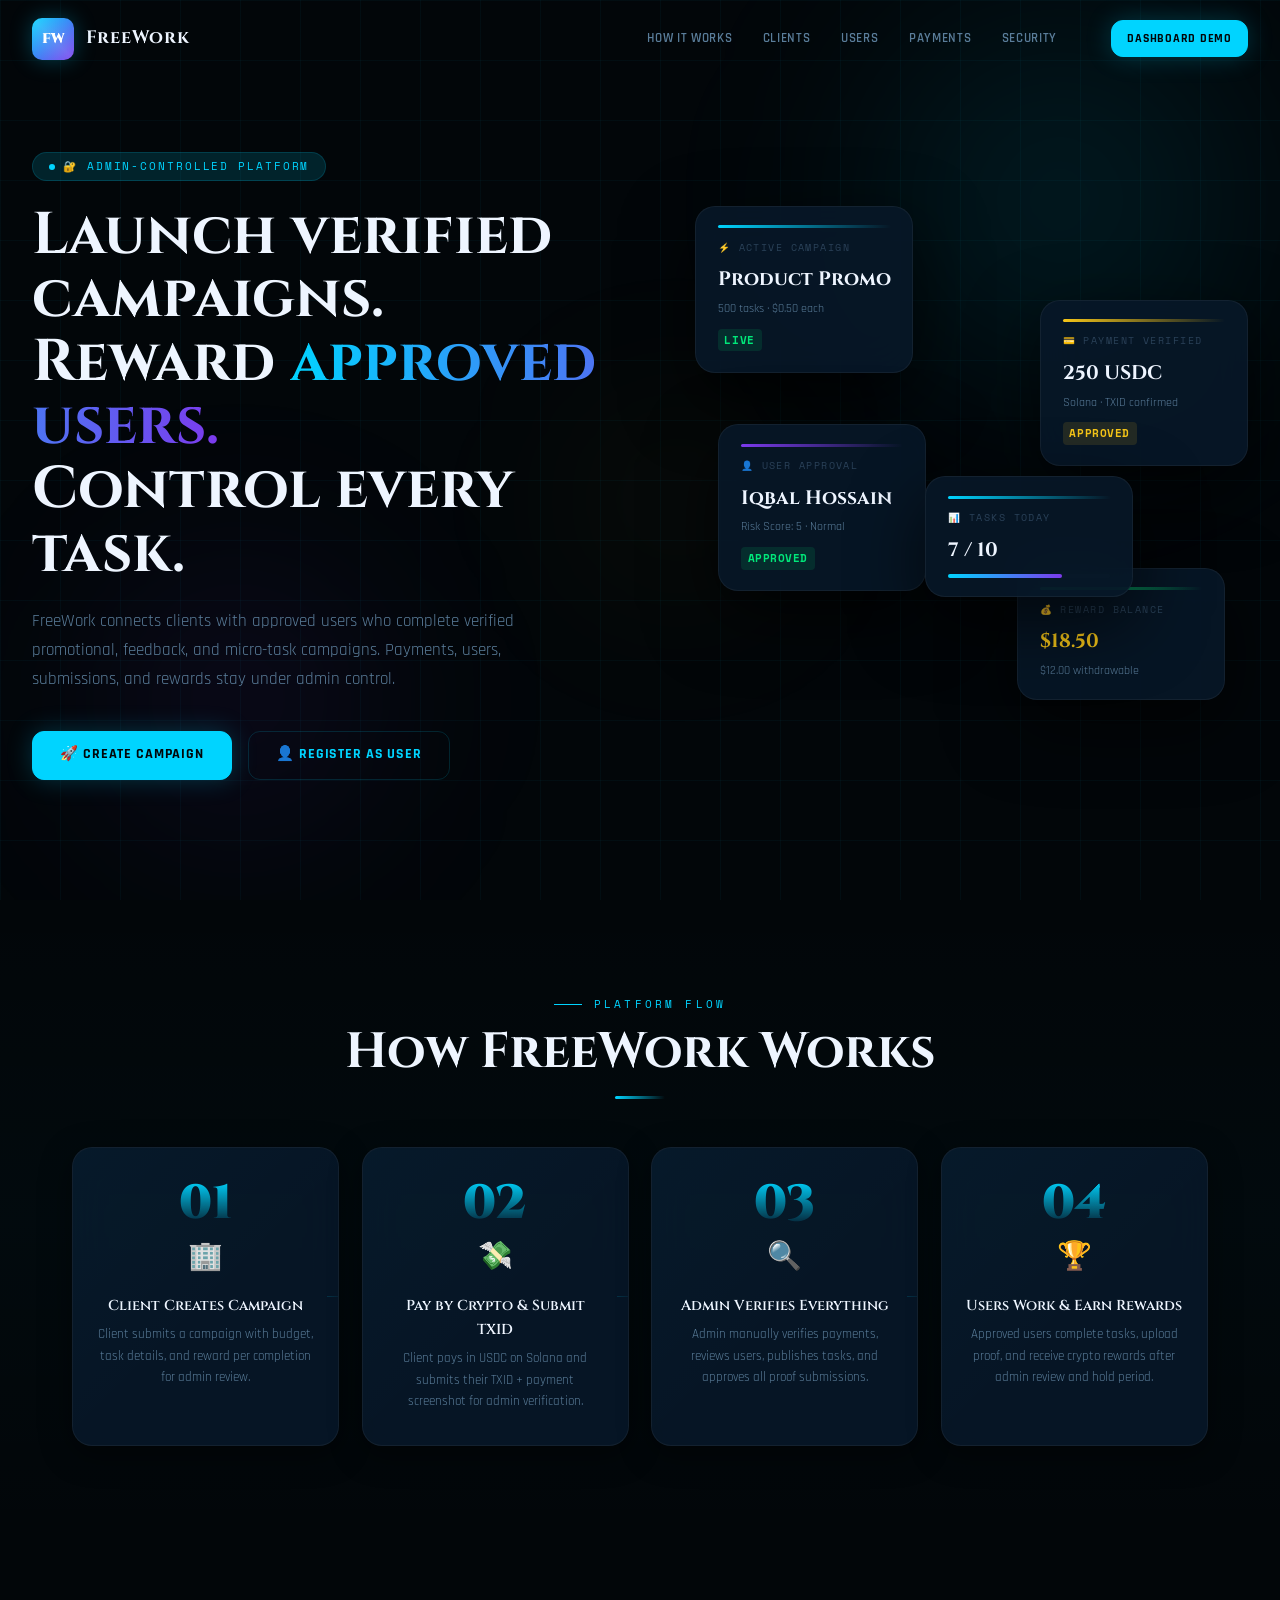
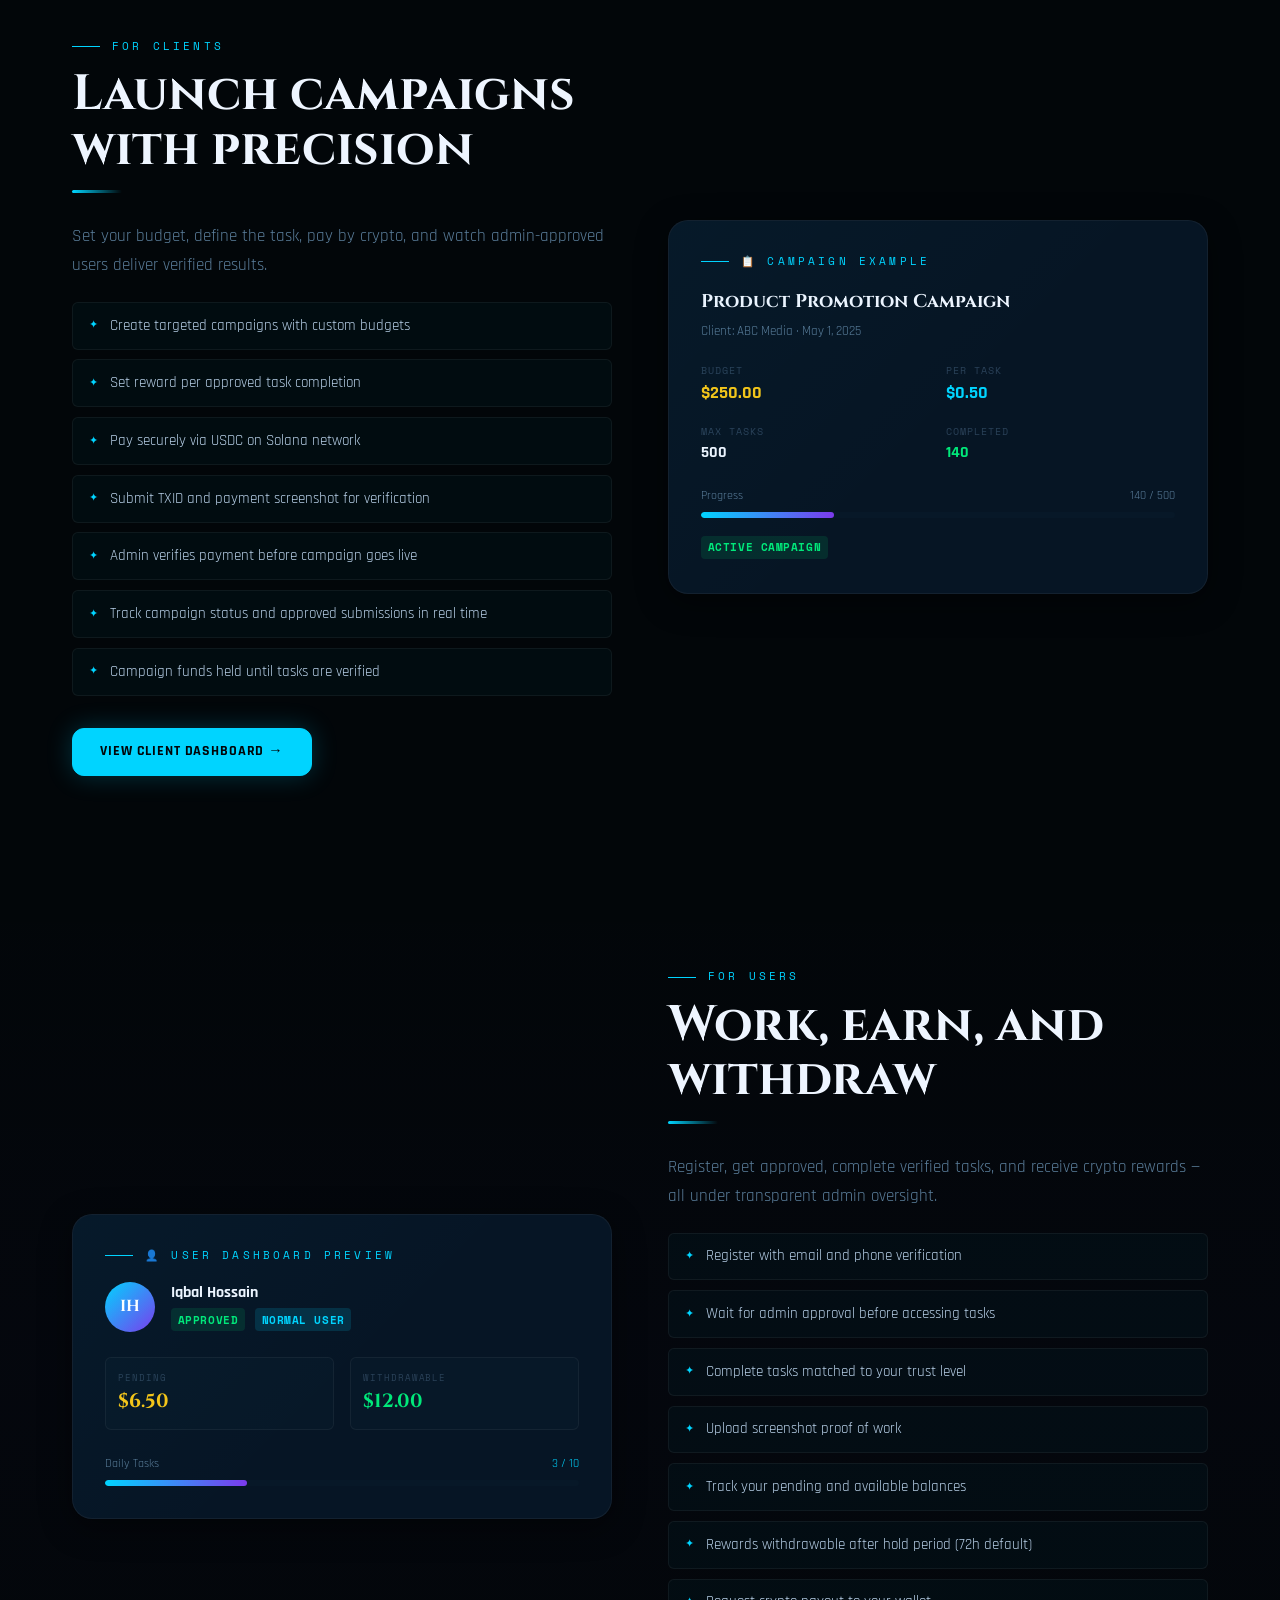
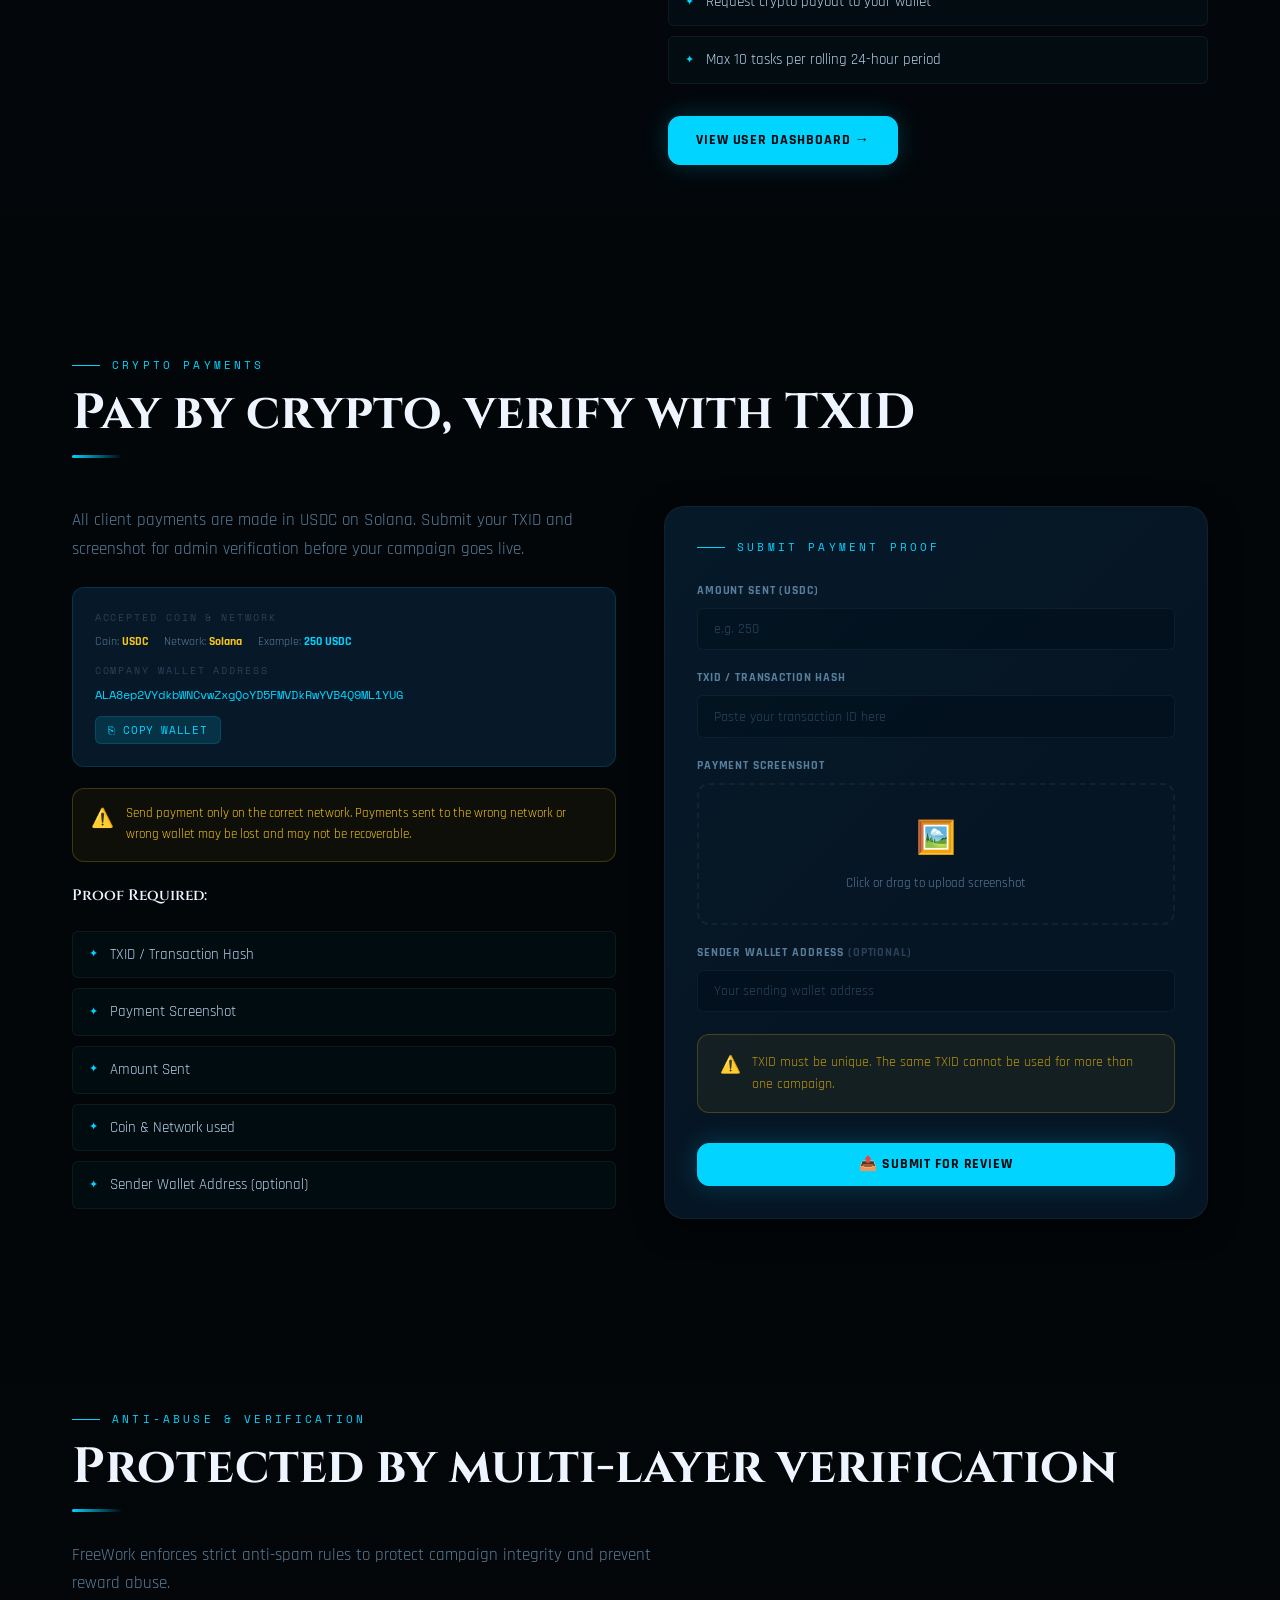
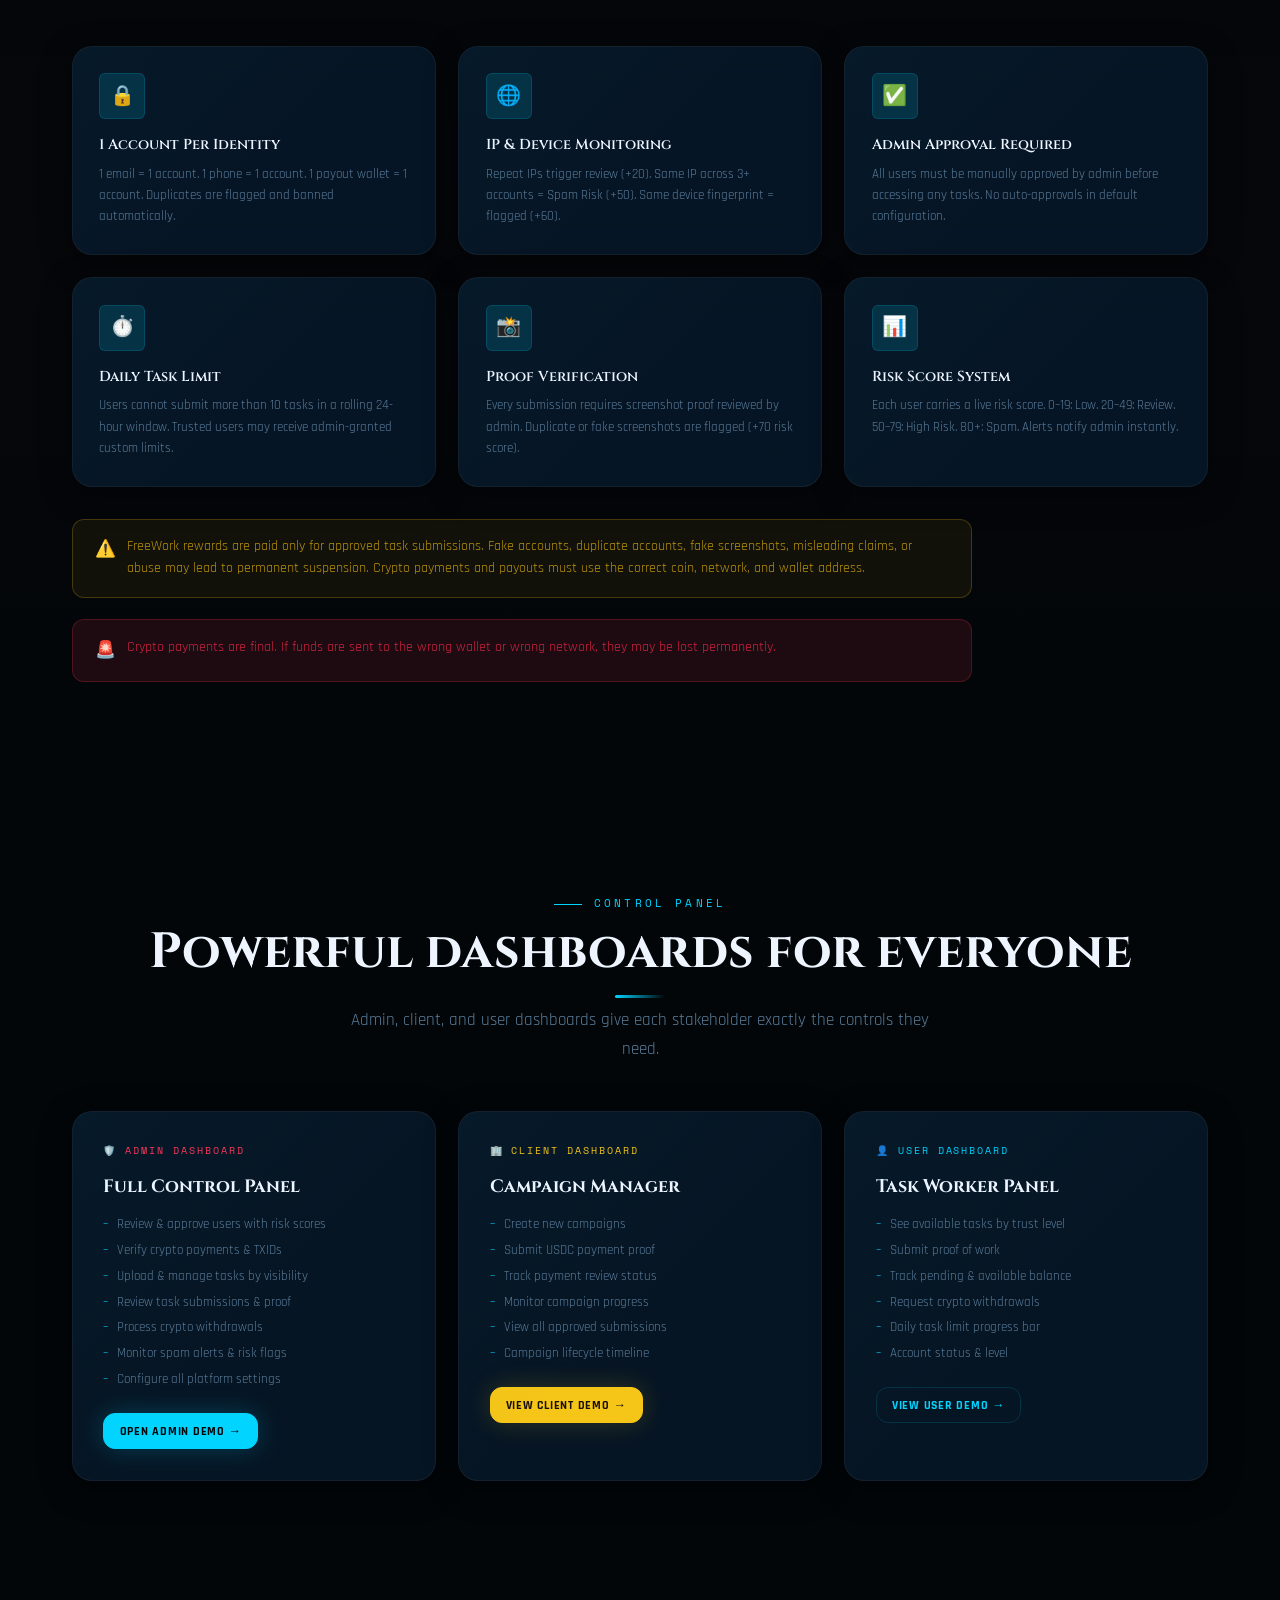
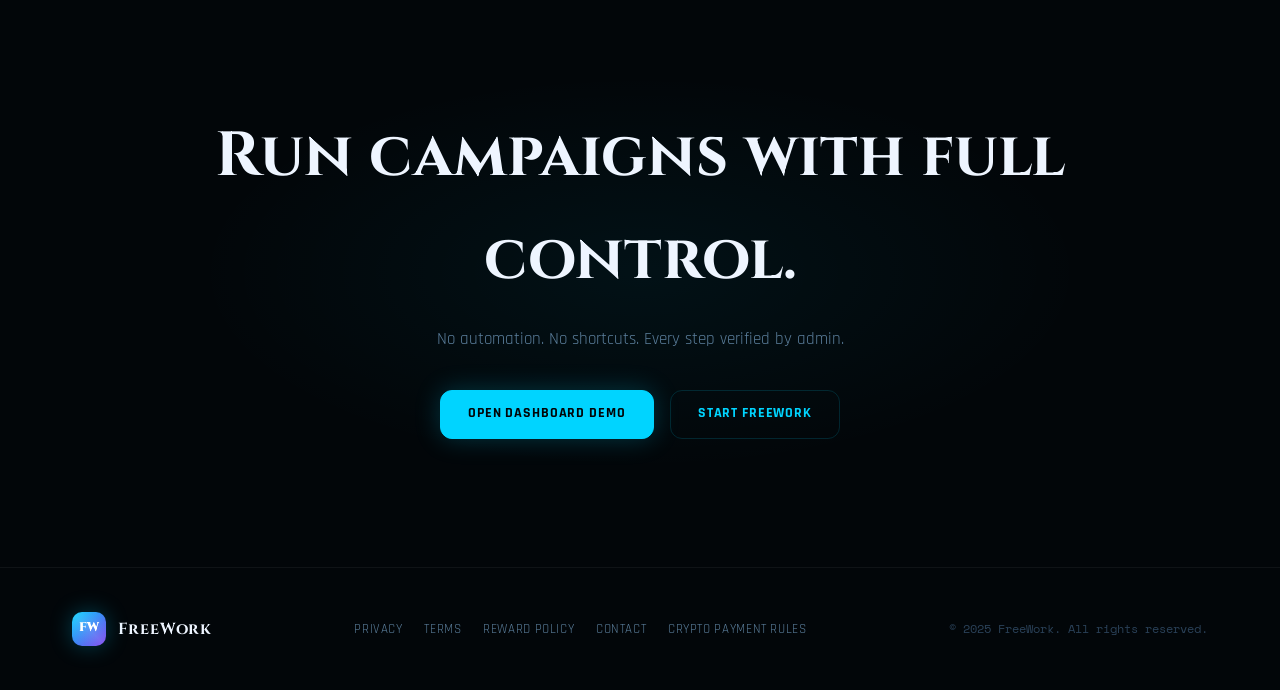
==== index.html @ ca928770 "Add files via upload" ====
<!DOCTYPE html>
<html lang="en">
<head>
<meta charset="UTF-8"/>
<meta name="viewport" content="width=device-width,initial-scale=1.0"/>
<title>FreeWork — Verified Micro-Task & Reward Platform</title>
<meta name="description" content="FreeWork connects clients with approved users who complete verified micro-task campaigns. Full admin control over payments, users, and rewards."/>
<link rel="stylesheet" href="style.css"/>
</head>
<body>

<!-- NAV -->
<nav class="nav" id="mainNav">
  <div class="nav-inner">
    <a class="logo" href="index.html">
      <div class="logo-mark">FW</div>
      <span class="logo-name">FreeWork</span>
    </a>
    <ul class="nav-links">
      <li><a href="#how">How It Works</a></li>
      <li><a href="#clients">Clients</a></li>
      <li><a href="#users">Users</a></li>
      <li><a href="#payments">Payments</a></li>
      <li><a href="#security">Security</a></li>
    </ul>
    <div class="nav-cta"><a href="dashboard.html" class="btn btn-p btn-sm">Dashboard Demo</a></div>
    <div class="nav-ham" id="navHam"><span></span><span></span><span></span></div>
  </div>
</nav>

<!-- HERO -->
<section class="hero" id="home">
  <div class="hero-bg"></div>
  <div class="orb orb1"></div><div class="orb orb2"></div><div class="orb orb3"></div>
  <div class="hero-inner">
    <!-- LEFT -->
    <div>
      <div class="tag-pill" style="margin-bottom:1.4rem">🔐 Admin-Controlled Platform</div>
      <h1 class="hero-h1">Launch verified campaigns.<br>Reward <span>approved users.</span><br>Control every task.</h1>
      <p class="hero-sub">FreeWork connects clients with approved users who complete verified promotional, feedback, and micro-task campaigns. Payments, users, submissions, and rewards stay under admin control.</p>
      <div class="hero-btns">
        <a href="#clients" class="btn btn-p">🚀 Create Campaign</a>
        <a href="#users"   class="btn btn-s">👤 Register as User</a>
      </div>
    </div>
    <!-- RIGHT: floating 3D cards -->
    <div class="hero-vis" aria-hidden="true">
      <div class="hcard hc1">
        <div class="hc-bar bar-c"></div>
        <div class="hc-tag">⚡ Active Campaign</div>
        <div class="hc-val">Product Promo</div>
        <div class="hc-sub">500 tasks · $0.50 each</div>
        <div style="margin-top:.5rem"><span class="badge bg">Live</span></div>
      </div>
      <div class="hcard hc2">
        <div class="hc-bar bar-g"></div>
        <div class="hc-tag">💳 Payment Verified</div>
        <div class="hc-val">250 USDC</div>
        <div class="hc-sub">Solana · TXID confirmed</div>
        <div style="margin-top:.5rem"><span class="badge bgold">Approved</span></div>
      </div>
      <div class="hcard hc3">
        <div class="hc-bar bar-v"></div>
        <div class="hc-tag">👤 User Approval</div>
        <div class="hc-val">Iqbal Hossain</div>
        <div class="hc-sub">Risk Score: 5 · Normal</div>
        <div style="margin-top:.5rem"><span class="badge bg">Approved</span></div>
      </div>
      <div class="hcard hc4">
        <div class="hc-bar bar-gr"></div>
        <div class="hc-tag">💰 Reward Balance</div>
        <div class="hc-val" style="color:var(--gold)">$18.50</div>
        <div class="hc-sub">$12.00 withdrawable</div>
      </div>
      <div class="hcard hc5">
        <div class="hc-bar bar-c"></div>
        <div class="hc-tag">📊 Tasks Today</div>
        <div class="hc-val">7 / 10</div>
        <div style="margin-top:.5rem;height:4px;background:var(--surface);border-radius:2px">
          <div style="width:70%;height:100%;background:linear-gradient(90deg,var(--cyan),var(--violet));border-radius:2px"></div>
        </div>
      </div>
    </div>
  </div>
</section>

<!-- HOW IT WORKS -->
<section class="sec" id="how" style="background:linear-gradient(180deg,transparent,rgba(0,212,255,.02),transparent)">
  <div class="wrap">
    <div class="reveal" style="text-align:center;margin-bottom:3rem">
      <div class="eyebrow" style="justify-content:center">Platform Flow</div>
      <h2 class="sec-title" style="text-align:center">How FreeWork Works</h2>
      <div class="rule" style="margin:1rem auto 0"></div>
    </div>
    <div class="how-grid">
      <div class="how-card card reveal d1">
        <div class="how-num">01</div>
        <div class="how-ico">🏢</div>
        <div class="how-t">Client Creates Campaign</div>
        <div class="how-d">Client submits a campaign with budget, task details, and reward per completion for admin review.</div>
      </div>
      <div class="how-card card reveal d2">
        <div class="how-num">02</div>
        <div class="how-ico">💸</div>
        <div class="how-t">Pay by Crypto &amp; Submit TXID</div>
        <div class="how-d">Client pays in USDC on Solana and submits their TXID + payment screenshot for admin verification.</div>
      </div>
      <div class="how-card card reveal d3">
        <div class="how-num">03</div>
        <div class="how-ico">🔍</div>
        <div class="how-t">Admin Verifies Everything</div>
        <div class="how-d">Admin manually verifies payments, reviews users, publishes tasks, and approves all proof submissions.</div>
      </div>
      <div class="how-card card reveal d4">
        <div class="how-num">04</div>
        <div class="how-ico">🏆</div>
        <div class="how-t">Users Work &amp; Earn Rewards</div>
        <div class="how-d">Approved users complete tasks, upload proof, and receive crypto rewards after admin review and hold period.</div>
      </div>
    </div>
  </div>
</section>

<!-- CLIENTS -->
<section class="sec" id="clients">
  <div class="wrap">
    <div class="grid2">
      <div class="reveal">
        <div class="eyebrow">For Clients</div>
        <h2 class="sec-title">Launch campaigns with precision</h2>
        <div class="rule"></div>
        <p class="sec-sub">Set your budget, define the task, pay by crypto, and watch admin-approved users deliver verified results.</p>
        <ul class="feat-list">
          <li>Create targeted campaigns with custom budgets</li>
          <li>Set reward per approved task completion</li>
          <li>Pay securely via USDC on Solana network</li>
          <li>Submit TXID and payment screenshot for verification</li>
          <li>Admin verifies payment before campaign goes live</li>
          <li>Track campaign status and approved submissions in real time</li>
          <li>Campaign funds held until tasks are verified</li>
        </ul>
        <div style="margin-top:2rem"><a href="dashboard.html" class="btn btn-p">View Client Dashboard →</a></div>
      </div>
      <div class="reveal d2">
        <div class="card" style="padding:2rem">
          <div class="eyebrow" style="margin-bottom:1rem">📋 Campaign Example</div>
          <div style="margin-bottom:1.25rem">
            <div style="font-family:var(--fd);font-size:1.15rem;font-weight:700;color:var(--t1);margin-bottom:.25rem">Product Promotion Campaign</div>
            <div style="font-size:.83rem;color:var(--t3)">Client: ABC Media · May 1, 2025</div>
          </div>
          <div style="display:grid;grid-template-columns:1fr 1fr;gap:1rem;margin-bottom:1.25rem">
            <div><div style="font-family:var(--fm);font-size:.6rem;letter-spacing:.1em;text-transform:uppercase;color:var(--t4)">Budget</div><div style="font-weight:700;color:var(--gold);font-size:1.1rem">$250.00</div></div>
            <div><div style="font-family:var(--fm);font-size:.6rem;letter-spacing:.1em;text-transform:uppercase;color:var(--t4)">Per Task</div><div style="font-weight:700;color:var(--cyan);font-size:1.1rem">$0.50</div></div>
            <div><div style="font-family:var(--fm);font-size:.6rem;letter-spacing:.1em;text-transform:uppercase;color:var(--t4)">Max Tasks</div><div style="font-weight:700;color:var(--t1)">500</div></div>
            <div><div style="font-family:var(--fm);font-size:.6rem;letter-spacing:.1em;text-transform:uppercase;color:var(--t4)">Completed</div><div style="font-weight:700;color:var(--green)">140</div></div>
          </div>
          <div style="margin-bottom:1rem">
            <div style="display:flex;justify-content:space-between;font-size:.77rem;color:var(--t3);margin-bottom:.38rem"><span>Progress</span><span>140 / 500</span></div>
            <div class="pb-track"><div class="pb-fill" data-w="28"></div></div>
          </div>
          <span class="badge bg">Active Campaign</span>
        </div>
      </div>
    </div>
  </div>
</section>

<!-- USERS -->
<section class="sec" id="users" style="background:linear-gradient(180deg,transparent,rgba(124,58,237,.02),transparent)">
  <div class="wrap">
    <div class="grid2" style="direction:rtl">
      <div class="reveal" style="direction:ltr">
        <div class="eyebrow">For Users</div>
        <h2 class="sec-title">Work, earn, and withdraw</h2>
        <div class="rule"></div>
        <p class="sec-sub">Register, get approved, complete verified tasks, and receive crypto rewards — all under transparent admin oversight.</p>
        <ul class="feat-list">
          <li>Register with email and phone verification</li>
          <li>Wait for admin approval before accessing tasks</li>
          <li>Complete tasks matched to your trust level</li>
          <li>Upload screenshot proof of work</li>
          <li>Track your pending and available balances</li>
          <li>Rewards withdrawable after hold period (72h default)</li>
          <li>Request crypto payout to your wallet</li>
          <li>Max 10 tasks per rolling 24-hour period</li>
        </ul>
        <div style="margin-top:2rem"><a href="dashboard.html" class="btn btn-p">View User Dashboard →</a></div>
      </div>
      <div class="reveal d2" style="direction:ltr">
        <div class="card" style="padding:2rem">
          <div class="eyebrow" style="margin-bottom:1rem">👤 User Dashboard Preview</div>
          <div style="display:flex;align-items:center;gap:1rem;margin-bottom:1.5rem">
            <div style="width:50px;height:50px;background:linear-gradient(135deg,var(--cyan),var(--violet));border-radius:50%;display:flex;align-items:center;justify-content:center;font-family:var(--fd);font-weight:700;color:#fff">IH</div>
            <div>
              <div style="font-weight:700;color:var(--t1)">Iqbal Hossain</div>
              <span class="badge bg">Approved</span> <span class="badge bc" style="margin-left:.35rem">Normal User</span>
            </div>
          </div>
          <div style="display:grid;grid-template-columns:1fr 1fr;gap:1rem;margin-bottom:1.5rem">
            <div style="padding:.75rem;background:var(--surface);border-radius:var(--r1);border:1px solid var(--b2)">
              <div style="font-family:var(--fm);font-size:.59rem;text-transform:uppercase;letter-spacing:.1em;color:var(--t4)">Pending</div>
              <div style="font-family:var(--fd);font-size:1.2rem;font-weight:700;color:var(--gold)">$6.50</div>
            </div>
            <div style="padding:.75rem;background:var(--surface);border-radius:var(--r1);border:1px solid var(--b2)">
              <div style="font-family:var(--fm);font-size:.59rem;text-transform:uppercase;letter-spacing:.1em;color:var(--t4)">Withdrawable</div>
              <div style="font-family:var(--fd);font-size:1.2rem;font-weight:700;color:var(--green)">$12.00</div>
            </div>
          </div>
          <div class="pb-lbl"><span>Daily Tasks</span><span style="color:var(--cyan)">3 / 10</span></div>
          <div class="pb-track"><div class="pb-fill" data-w="30"></div></div>
        </div>
      </div>
    </div>
  </div>
</section>

<!-- PAYMENTS -->
<section class="sec" id="payments">
  <div class="wrap">
    <div class="reveal" style="margin-bottom:3rem">
      <div class="eyebrow">Crypto Payments</div>
      <h2 class="sec-title">Pay by crypto, verify with TXID</h2>
      <div class="rule"></div>
    </div>
    <div style="display:grid;grid-template-columns:1fr 1fr;gap:3rem">
      <!-- Info -->
      <div class="reveal">
        <p class="sec-sub" style="margin-bottom:1.5rem">All client payments are made in USDC on Solana. Submit your TXID and screenshot for admin verification before your campaign goes live.</p>
        <div class="wallet-box">
          <div class="wl">Accepted Coin &amp; Network</div>
          <div class="wmeta"><span>Coin: <strong>USDC</strong></span><span>Network: <strong>Solana</strong></span><span>Example: <strong style="color:var(--cyan)">250 USDC</strong></span></div>
          <div class="wl">Company Wallet Address</div>
          <div class="wa">ALA8ep2VYdkbWNCvwZxgQoYD5FMVDkRwYVB4Q9ML1YUG</div>
          <button class="copy-btn" data-copy="ALA8ep2VYdkbWNCvwZxgQoYD5FMVDkRwYVB4Q9ML1YUG">⎘ Copy Wallet</button>
        </div>
        <div class="pay-warn">
          <span class="pw-ico">⚠️</span>
          <p>Send payment only on the correct network. Payments sent to the wrong network or wrong wallet may be lost and may not be recoverable.</p>
        </div>
        <h4 style="font-family:var(--fd);font-size:.95rem;font-weight:600;color:var(--t1);margin-bottom:.75rem">Proof Required:</h4>
        <ul class="feat-list">
          <li>TXID / Transaction Hash</li>
          <li>Payment Screenshot</li>
          <li>Amount Sent</li>
          <li>Coin &amp; Network used</li>
          <li>Sender Wallet Address (optional)</li>
        </ul>
      </div>
      <!-- Form -->
      <div class="reveal d2">
        <div class="card" style="padding:2rem">
          <div class="eyebrow" style="margin-bottom:1.5rem">Submit Payment Proof</div>
          <form id="payForm">
            <div class="fg">
              <label class="flabel">Amount Sent (USDC)</label>
              <input type="number" class="finput" placeholder="e.g. 250" min="0" step="0.01" required/>
            </div>
            <div class="fg">
              <label class="flabel">TXID / Transaction Hash</label>
              <input type="text" class="finput" placeholder="Paste your transaction ID here" required/>
            </div>
            <div class="fg">
              <label class="flabel">Payment Screenshot</label>
              <div class="fu">
                <input type="file" accept="image/*" data-prev="prevPay"/>
                <div class="fu-ico">🖼️</div>
                <div class="fu-txt">Click or drag to upload screenshot</div>
              </div>
              <img id="prevPay" class="fu-preview" alt="Preview"/>
            </div>
            <div class="fg">
              <label class="flabel">Sender Wallet Address <span style="color:var(--t4)">(optional)</span></label>
              <input type="text" class="finput" placeholder="Your sending wallet address"/>
            </div>
            <div class="nbar warn"><span class="nbar-ico">⚠️</span> TXID must be unique. The same TXID cannot be used for more than one campaign.</div>
            <button type="submit" class="btn btn-p" style="width:100%;justify-content:center;margin-top:.5rem">📤 Submit for Review</button>
          </form>
        </div>
      </div>
    </div>
  </div>
</section>

<!-- SECURITY -->
<section class="sec" id="security" style="background:linear-gradient(180deg,transparent,rgba(255,53,87,.015),transparent)">
  <div class="wrap">
    <div class="reveal">
      <div class="eyebrow">Anti-Abuse &amp; Verification</div>
      <h2 class="sec-title">Protected by multi-layer verification</h2>
      <div class="rule"></div>
      <p class="sec-sub">FreeWork enforces strict anti-spam rules to protect campaign integrity and prevent reward abuse.</p>
    </div>
    <div class="sec-grid">
      <div class="sec-card card reveal d1">
        <div class="sec-ico">🔒</div>
        <div class="sec-t">1 Account Per Identity</div>
        <div class="sec-d">1 email = 1 account. 1 phone = 1 account. 1 payout wallet = 1 account. Duplicates are flagged and banned automatically.</div>
      </div>
      <div class="sec-card card reveal d2">
        <div class="sec-ico">🌐</div>
        <div class="sec-t">IP &amp; Device Monitoring</div>
        <div class="sec-d">Repeat IPs trigger review (+20). Same IP across 3+ accounts = Spam Risk (+50). Same device fingerprint = flagged (+60).</div>
      </div>
      <div class="sec-card card reveal d3">
        <div class="sec-ico">✅</div>
        <div class="sec-t">Admin Approval Required</div>
        <div class="sec-d">All users must be manually approved by admin before accessing any tasks. No auto-approvals in default configuration.</div>
      </div>
      <div class="sec-card card reveal d1">
        <div class="sec-ico">⏱️</div>
        <div class="sec-t">Daily Task Limit</div>
        <div class="sec-d">Users cannot submit more than 10 tasks in a rolling 24-hour window. Trusted users may receive admin-granted custom limits.</div>
      </div>
      <div class="sec-card card reveal d2">
        <div class="sec-ico">📸</div>
        <div class="sec-t">Proof Verification</div>
        <div class="sec-d">Every submission requires screenshot proof reviewed by admin. Duplicate or fake screenshots are flagged (+70 risk score).</div>
      </div>
      <div class="sec-card card reveal d3">
        <div class="sec-ico">📊</div>
        <div class="sec-t">Risk Score System</div>
        <div class="sec-d">Each user carries a live risk score. 0–19: Low. 20–49: Review. 50–79: High Risk. 80+: Spam. Alerts notify admin instantly.</div>
      </div>
    </div>
    <div class="nbar warn reveal" style="max-width:900px;margin-top:2rem">
      <span class="nbar-ico">⚠️</span>
      FreeWork rewards are paid only for approved task submissions. Fake accounts, duplicate accounts, fake screenshots, misleading claims, or abuse may lead to permanent suspension. Crypto payments and payouts must use the correct coin, network, and wallet address.
    </div>
    <div class="nbar danger reveal" style="max-width:900px">
      <span class="nbar-ico">🚨</span>
      Crypto payments are final. If funds are sent to the wrong wallet or wrong network, they may be lost permanently.
    </div>
  </div>
</section>

<!-- DASHBOARD PREVIEW -->
<section class="sec" id="dashprev">
  <div class="wrap">
    <div class="reveal" style="text-align:center;margin-bottom:0">
      <div class="eyebrow" style="justify-content:center">Control Panel</div>
      <h2 class="sec-title" style="text-align:center">Powerful dashboards for everyone</h2>
      <div class="rule" style="margin:1rem auto 0"></div>
      <p class="sec-sub" style="text-align:center;max-width:600px;margin:.5rem auto 0">Admin, client, and user dashboards give each stakeholder exactly the controls they need.</p>
    </div>
    <div class="dpg">
      <div class="dpc card reveal d1">
        <div class="dpc-lbl" style="color:var(--red)">🛡️ Admin Dashboard</div>
        <div class="dpc-t">Full Control Panel</div>
        <ul class="dpc-items">
          <li>Review &amp; approve users with risk scores</li>
          <li>Verify crypto payments &amp; TXIDs</li>
          <li>Upload &amp; manage tasks by visibility</li>
          <li>Review task submissions &amp; proof</li>
          <li>Process crypto withdrawals</li>
          <li>Monitor spam alerts &amp; risk flags</li>
          <li>Configure all platform settings</li>
        </ul>
        <div style="margin-top:1.4rem"><a href="dashboard.html" class="btn btn-p btn-sm">Open Admin Demo →</a></div>
      </div>
      <div class="dpc card reveal d2">
        <div class="dpc-lbl" style="color:var(--gold)">🏢 Client Dashboard</div>
        <div class="dpc-t">Campaign Manager</div>
        <ul class="dpc-items">
          <li>Create new campaigns</li>
          <li>Submit USDC payment proof</li>
          <li>Track payment review status</li>
          <li>Monitor campaign progress</li>
          <li>View all approved submissions</li>
          <li>Campaign lifecycle timeline</li>
        </ul>
        <div style="margin-top:1.4rem"><a href="dashboard.html" class="btn btn-g btn-sm">View Client Demo →</a></div>
      </div>
      <div class="dpc card reveal d3">
        <div class="dpc-lbl" style="color:var(--cyan)">👤 User Dashboard</div>
        <div class="dpc-t">Task Worker Panel</div>
        <ul class="dpc-items">
          <li>See available tasks by trust level</li>
          <li>Submit proof of work</li>
          <li>Track pending &amp; available balance</li>
          <li>Request crypto withdrawals</li>
          <li>Daily task limit progress bar</li>
          <li>Account status &amp; level</li>
        </ul>
        <div style="margin-top:1.4rem"><a href="dashboard.html" class="btn btn-s btn-sm">View User Demo →</a></div>
      </div>
    </div>
  </div>
</section>

<!-- CTA -->
<section class="cta-sec">
  <div class="wrap">
    <div class="reveal">
      <h2 class="cta-h">Run campaigns with full control.</h2>
      <p class="cta-sub">No automation. No shortcuts. Every step verified by admin.</p>
      <div class="cta-btns">
        <a href="dashboard.html" class="btn btn-p">Open Dashboard Demo</a>
        <a href="#clients"       class="btn btn-s">Start FreeWork</a>
      </div>
    </div>
  </div>
</section>

<!-- FOOTER -->
<footer class="footer">
  <div class="footer-in">
    <a class="logo" href="index.html">
      <div class="logo-mark" style="width:34px;height:34px;font-size:.78rem">FW</div>
      <span class="logo-name" style="font-size:1rem">FreeWork</span>
    </a>
    <ul class="footer-links">
      <li><a href="#">Privacy</a></li>
      <li><a href="#">Terms</a></li>
      <li><a href="#">Reward Policy</a></li>
      <li><a href="#">Contact</a></li>
      <li><a href="#">Crypto Payment Rules</a></li>
    </ul>
    <span class="footer-copy">© 2025 FreeWork. All rights reserved.</span>
  </div>
</footer>

<script src="script.js"></script>
</body>
</html>
---- style.css ----
/* ═══════════════════════════════════════════════════════
   FREEWORK — MASTER STYLESHEET
   Design: Dark Cinematic Crypto-Fintech
   Fonts: Cinzel · Rajdhani · Space Mono
   ═══════════════════════════════════════════════════════ */
@import url('https://fonts.googleapis.com/css2?family=Cinzel:wght@400;600;700;900&family=Rajdhani:wght@300;400;500;600;700&family=Space+Mono:ital,wght@0,400;0,700;1,400&display=swap');

:root {
  --void:#020609;--deep:#04101e;--surface:#071828;--card:rgba(7,24,40,0.9);
  --glass:rgba(0,200,255,0.03);--glass-h:rgba(0,200,255,0.07);
  --cyan:#00d4ff;--cyan-d:rgba(0,212,255,0.14);--cyan-g:rgba(0,212,255,0.35);
  --violet:#7c3aed;--violet-d:rgba(124,58,237,0.14);
  --gold:#f5c518;--gold-d:rgba(245,197,24,0.12);--gold-g:rgba(245,197,24,0.28);
  --green:#00e87a;--green-d:rgba(0,232,122,0.11);
  --red:#ff3557;--red-d:rgba(255,53,87,0.11);--orange:#ff8800;
  --t1:#eef5ff;--t2:#b8d0e8;--t3:#5a7d9a;--t4:#2a4158;
  --b1:rgba(0,212,255,0.15);--b2:rgba(255,255,255,0.05);--b3:rgba(245,197,24,0.22);
  --fd:'Cinzel',Georgia,serif;--fb:'Rajdhani',sans-serif;--fm:'Space Mono',monospace;
  --sh1:0 0 60px rgba(0,212,255,0.1);--sh2:0 25px 70px rgba(0,0,0,0.65);--sh3:0 8px 32px rgba(0,0,0,0.45);
  --r1:6px;--r2:12px;--r3:20px;--tx:0.3s cubic-bezier(.4,0,.2,1);--tx2:0.6s cubic-bezier(.4,0,.2,1);
  --sw:260px;--th:64px
}
*,*::before,*::after{box-sizing:border-box;margin:0;padding:0}
html{scroll-behavior:smooth}
body{font-family:var(--fb);background:var(--void);color:var(--t2);line-height:1.65;overflow-x:hidden;-webkit-font-smoothing:antialiased}
a{color:var(--cyan);text-decoration:none;transition:var(--tx)}
a:hover{color:var(--t1)}
img{max-width:100%;display:block}
button,input,select,textarea{font-family:var(--fb);font-size:1rem;border:none;outline:none;background:none}
::-webkit-scrollbar{width:4px;height:4px}
::-webkit-scrollbar-track{background:var(--deep)}
::-webkit-scrollbar-thumb{background:var(--cyan-d);border-radius:4px}
::-webkit-scrollbar-thumb:hover{background:var(--cyan)}

/* Layout */
.wrap{max-width:1200px;margin:0 auto;padding:0 2rem}
.wrap-xl{max-width:1400px;margin:0 auto;padding:0 2rem}

/* Type helpers */
.eyebrow{display:flex;align-items:center;gap:.75rem;font-family:var(--fm);font-size:.66rem;letter-spacing:.3em;text-transform:uppercase;color:var(--cyan);margin-bottom:.75rem}
.eyebrow::before{content:'';width:28px;height:1px;background:var(--cyan)}
.sec-title{font-family:var(--fd);font-size:clamp(1.9rem,4vw,3.1rem);font-weight:700;color:var(--t1);line-height:1.1;margin-bottom:.9rem}
.sec-sub{font-size:1.05rem;color:var(--t3);max-width:580px;font-weight:400;line-height:1.7}
.rule{width:50px;height:3px;background:linear-gradient(90deg,var(--cyan),transparent);border-radius:2px;margin:.8rem 0 1.8rem}
.tag-pill{display:inline-flex;align-items:center;gap:.5rem;padding:.3rem 1rem;background:var(--cyan-d);border:1px solid var(--b1);border-radius:50px;font-family:var(--fm);font-size:.66rem;color:var(--cyan);letter-spacing:.18em;text-transform:uppercase}
.tag-pill::before{content:'';width:6px;height:6px;background:var(--cyan);border-radius:50%;animation:blink 2s infinite}
@keyframes blink{0%,100%{opacity:1;transform:scale(1)}50%{opacity:.3;transform:scale(.7)}}

/* Badges */
.badge{display:inline-flex;align-items:center;padding:.19em .62em;border-radius:4px;font-size:.69rem;font-weight:700;font-family:var(--fm);letter-spacing:.05em;text-transform:uppercase}
.bg{background:var(--green-d);color:var(--green)}
.br{background:var(--red-d);color:var(--red)}
.bgold{background:var(--gold-d);color:var(--gold)}
.bc{background:var(--cyan-d);color:var(--cyan)}
.bv{background:var(--violet-d);color:#a78bfa}
.bgr{background:rgba(255,255,255,.06);color:var(--t3)}
.bor{background:rgba(255,136,0,.12);color:var(--orange)}

/* Buttons */
.btn{display:inline-flex;align-items:center;gap:.5rem;padding:.72rem 1.7rem;border-radius:var(--r2);font-family:var(--fb);font-size:.9rem;font-weight:700;letter-spacing:.06em;cursor:pointer;transition:var(--tx);border:1px solid transparent;white-space:nowrap;text-transform:uppercase}
.btn-p{background:var(--cyan);color:var(--void);border-color:var(--cyan);box-shadow:0 0 26px rgba(0,212,255,.22)}
.btn-p:hover{background:#18deff;box-shadow:0 0 48px rgba(0,212,255,.5);transform:translateY(-2px);color:var(--void)}
.btn-s{background:transparent;color:var(--cyan);border-color:var(--b1)}
.btn-s:hover{background:var(--cyan-d);border-color:var(--cyan);color:var(--cyan);transform:translateY(-2px)}
.btn-g{background:var(--gold);color:#18100a;border-color:var(--gold);box-shadow:0 0 26px rgba(245,197,24,.18)}
.btn-g:hover{background:#ffe040;box-shadow:0 0 48px rgba(245,197,24,.4);transform:translateY(-2px);color:#18100a}
.btn-ghost{background:var(--glass);color:var(--t2);border-color:var(--b2)}
.btn-ghost:hover{background:var(--glass-h);border-color:var(--b1);color:var(--t1)}
.btn-sm{padding:.44rem .95rem;font-size:.78rem}
.btn-xs{padding:.27rem .68rem;font-size:.71rem}
.btn-danger{background:var(--red-d);color:var(--red);border-color:rgba(255,53,87,.22)}
.btn-danger:hover{background:var(--red);color:#fff}
.btn-success{background:var(--green-d);color:var(--green);border-color:rgba(0,232,122,.22)}
.btn-success:hover{background:var(--green);color:var(--void)}
.btn-warn{background:var(--gold-d);color:var(--gold);border-color:rgba(245,197,24,.22)}
.btn-warn:hover{background:var(--gold);color:#18100a}

/* Card */
.card{background:var(--card);border:1px solid var(--b2);border-radius:var(--r3);backdrop-filter:blur(20px);-webkit-backdrop-filter:blur(20px);box-shadow:var(--sh3);transition:var(--tx);position:relative;overflow:hidden}
.card::before{content:'';position:absolute;inset:0;background:linear-gradient(135deg,rgba(0,212,255,.025) 0%,transparent 55%);pointer-events:none}
.card:hover{border-color:var(--b1);box-shadow:var(--sh1),var(--sh3)}

/* Copy btn */
.copy-btn{display:inline-flex;align-items:center;gap:.4rem;padding:.3rem .78rem;background:var(--cyan-d);border:1px solid var(--b1);border-radius:var(--r1);color:var(--cyan);font-family:var(--fm);font-size:.66rem;cursor:pointer;transition:var(--tx);text-transform:uppercase;letter-spacing:.06em}
.copy-btn:hover{background:var(--cyan);color:var(--void)}
.copy-btn.copied{background:var(--green-d);border-color:rgba(0,232,122,.3);color:var(--green)}

/* ── NAV ── */
.nav{position:fixed;top:0;left:0;right:0;z-index:1000;padding:1.1rem 0;transition:var(--tx2)}
.nav.scrolled{background:rgba(2,6,9,.93);backdrop-filter:blur(18px);-webkit-backdrop-filter:blur(18px);border-bottom:1px solid var(--b2);padding:.58rem 0}
.nav-inner{max-width:1360px;margin:0 auto;padding:0 2rem;display:flex;align-items:center;gap:1.5rem}
.logo{display:flex;align-items:center;gap:.72rem;text-decoration:none;flex-shrink:0}
.logo-mark{width:42px;height:42px;background:linear-gradient(135deg,var(--cyan),var(--violet));border-radius:10px;display:flex;align-items:center;justify-content:center;font-family:var(--fd);font-size:.88rem;font-weight:900;color:#fff;box-shadow:0 0 22px rgba(0,212,255,.28);position:relative;overflow:hidden}
.logo-mark::after{content:'';position:absolute;top:-50%;left:-50%;width:200%;height:200%;background:linear-gradient(45deg,transparent 30%,rgba(255,255,255,.12) 50%,transparent 70%);animation:shine 3s infinite}
@keyframes shine{0%{transform:translateX(-100%) rotate(45deg)}100%{transform:translateX(100%) rotate(45deg)}}
.logo-name{font-family:var(--fd);font-size:1.12rem;font-weight:700;color:var(--t1);letter-spacing:.05em}
.nav-links{display:flex;align-items:center;gap:.15rem;margin-left:auto;list-style:none}
.nav-links a{padding:.46rem .88rem;color:var(--t3);font-size:.83rem;font-weight:600;letter-spacing:.05em;text-transform:uppercase;border-radius:var(--r1);transition:var(--tx)}
.nav-links a:hover{color:var(--cyan);background:var(--cyan-d)}
.nav-cta{margin-left:1rem}
.nav-ham{display:none;flex-direction:column;gap:5px;cursor:pointer;padding:.5rem;margin-left:auto}
.nav-ham span{width:24px;height:2px;background:var(--t2);border-radius:2px;transition:var(--tx)}

/* ── HERO ── */
.hero{min-height:100vh;display:flex;align-items:center;position:relative;overflow:hidden;padding:8rem 0 6rem}
.hero-bg{position:absolute;inset:0;background-image:linear-gradient(rgba(0,212,255,.037) 1px,transparent 1px),linear-gradient(90deg,rgba(0,212,255,.037) 1px,transparent 1px);background-size:60px 60px;animation:gdrift 22s linear infinite}
@keyframes gdrift{0%{transform:translateY(0)}100%{transform:translateY(60px)}}
.orb{position:absolute;border-radius:50%;filter:blur(90px);pointer-events:none}
.orb1{width:560px;height:560px;background:radial-gradient(circle,rgba(0,212,255,.13),transparent 70%);top:-80px;right:-60px;animation:ofloat 9s ease-in-out infinite}
.orb2{width:400px;height:400px;background:radial-gradient(circle,rgba(124,58,237,.12),transparent 70%);bottom:0;left:3%;animation:ofloat 11s ease-in-out infinite reverse}
.orb3{width:280px;height:280px;background:radial-gradient(circle,rgba(245,197,24,.07),transparent 70%);top:40%;left:42%;animation:ofloat 14s ease-in-out infinite}
@keyframes ofloat{0%,100%{transform:translateY(0) scale(1)}50%{transform:translateY(-26px) scale(1.04)}}
.hero-inner{max-width:1320px;margin:0 auto;padding:0 2rem;display:grid;grid-template-columns:1fr 1fr;gap:4rem;align-items:center;position:relative;z-index:1}
.hero-h1{font-family:var(--fd);font-size:clamp(2.1rem,4.6vw,3.7rem);font-weight:700;color:var(--t1);line-height:1.08;margin-bottom:1.35rem}
.hero-h1 span{background:linear-gradient(92deg,var(--cyan),var(--violet));-webkit-background-clip:text;-webkit-text-fill-color:transparent;background-clip:text}
.hero-sub{font-size:1.04rem;color:var(--t3);max-width:500px;margin-bottom:2.3rem;line-height:1.75}
.hero-btns{display:flex;gap:1rem;flex-wrap:wrap}

/* Floating cards */
.hero-vis{position:relative;height:520px;transform-style:preserve-3d}
.hcard{position:absolute;background:var(--card);border:1px solid var(--b2);border-radius:var(--r3);padding:1.15rem 1.35rem;backdrop-filter:blur(22px);box-shadow:var(--sh2);min-width:208px;animation-timing-function:ease-in-out;animation-iteration-count:infinite;animation-direction:alternate}
.hc1{top:0;left:4%;animation:fa 4.2s infinite;z-index:4}
.hc2{top:18%;right:0;animation:fb 5.1s infinite;z-index:3}
.hc3{top:42%;left:8%;animation:fc 6.3s infinite;z-index:4}
.hc4{bottom:5%;right:4%;animation:fa 4.8s infinite;z-index:3}
.hc5{top:52%;left:44%;animation:fb 5.6s infinite;z-index:5}
@keyframes fa{0%{transform:translateY(0) rotate3d(1,1,0,0deg)}100%{transform:translateY(-15px) rotate3d(1,1,0,2deg)}}
@keyframes fb{0%{transform:translateY(0) rotate3d(0,1,0,0deg)}100%{transform:translateY(-12px) rotate3d(0,1,0,3deg)}}
@keyframes fc{0%{transform:translateY(0) rotate3d(1,0,0,0deg)}100%{transform:translateY(-19px) rotate3d(1,0,0,2deg)}}
.hc-tag{font-family:var(--fm);font-size:.6rem;letter-spacing:.15em;color:var(--t4);text-transform:uppercase;margin-bottom:.48rem}
.hc-val{font-family:var(--fd);font-size:1.22rem;font-weight:700;color:var(--t1);margin-bottom:.22rem}
.hc-sub{font-size:.75rem;color:var(--t3)}
.hc-bar{height:3px;border-radius:2px;margin-bottom:.72rem}
.bar-c{background:linear-gradient(90deg,var(--cyan),transparent)}
.bar-g{background:linear-gradient(90deg,var(--gold),transparent)}
.bar-v{background:linear-gradient(90deg,var(--violet),transparent)}
.bar-gr{background:linear-gradient(90deg,var(--green),transparent)}

/* Sections */
.sec{padding:6rem 0;position:relative}

/* Grid helpers */
.grid2{display:grid;grid-template-columns:1fr 1fr;gap:3.5rem;align-items:center}
.grid3{display:grid;grid-template-columns:repeat(3,1fr);gap:1.4rem}
.grid4{display:grid;grid-template-columns:repeat(4,1fr);gap:1.4rem}

/* Feature list */
.feat-list{list-style:none;display:flex;flex-direction:column;gap:.62rem;margin-top:1.4rem}
.feat-list li{display:flex;align-items:flex-start;gap:.72rem;padding:.68rem 1rem;background:var(--glass);border:1px solid var(--b2);border-radius:var(--r1);font-size:.91rem;color:var(--t2);transition:var(--tx)}
.feat-list li:hover{background:var(--glass-h);border-color:var(--b1);transform:translateX(6px)}
.feat-list li::before{content:'✦';color:var(--cyan);font-size:.66rem;flex-shrink:0;margin-top:.22rem}

/* How it works */
.how-grid{display:grid;grid-template-columns:repeat(4,1fr);gap:1.4rem;margin-top:3rem}
.how-card{padding:2rem 1.5rem;text-align:center;position:relative}
.how-card::after{content:'';position:absolute;top:50%;right:-.7rem;width:22px;height:1px;background:linear-gradient(90deg,var(--b1),transparent)}
.how-card:last-child::after{display:none}
.how-num{font-family:var(--fd);font-size:3rem;font-weight:900;line-height:1;background:linear-gradient(180deg,var(--cyan) 0%,transparent 100%);-webkit-background-clip:text;-webkit-text-fill-color:transparent;background-clip:text;margin-bottom:.38rem}
.how-ico{font-size:1.75rem;margin-bottom:.85rem}
.how-t{font-family:var(--fd);font-size:.9rem;font-weight:600;color:var(--t1);margin-bottom:.42rem}
.how-d{font-size:.84rem;color:var(--t3);line-height:1.6}

/* Wallet box */
.wallet-box{padding:1.35rem;background:var(--surface);border:1px solid var(--b1);border-radius:var(--r2);margin:1rem 0}
.wl{font-family:var(--fm);font-size:.6rem;letter-spacing:.2em;color:var(--t4);text-transform:uppercase;margin-bottom:.38rem}
.wa{font-family:var(--fm);font-size:.78rem;color:var(--cyan);word-break:break-all;margin-bottom:.68rem}
.wmeta{display:flex;gap:1rem;flex-wrap:wrap;margin-bottom:.68rem}
.wmeta span{font-size:.77rem;color:var(--t3)}
.wmeta strong{color:var(--gold)}

/* Pay warning */
.pay-warn{display:flex;gap:.72rem;align-items:flex-start;padding:.95rem 1.15rem;background:rgba(245,197,24,.05);border:1px solid var(--b3);border-radius:var(--r2);margin:1.35rem 0}
.pw-ico{font-size:1.15rem;flex-shrink:0}
.pay-warn p{font-size:.83rem;color:var(--gold);line-height:1.55}

/* Form */
.fg{margin-bottom:1.15rem}
.flabel{display:block;font-size:.77rem;font-weight:700;letter-spacing:.07em;text-transform:uppercase;color:var(--t3);margin-bottom:.42rem}
.finput,.fselect,.ftextarea{width:100%;padding:.7rem 1rem;background:rgba(4,16,30,.95);border:1px solid var(--b2);border-radius:var(--r1);color:var(--t1);font-size:.88rem;transition:var(--tx)}
.finput:focus,.fselect:focus,.ftextarea:focus{border-color:var(--cyan);box-shadow:0 0 0 3px var(--cyan-d);outline:none}
.finput::placeholder,.ftextarea::placeholder{color:var(--t4)}
.ftextarea{resize:vertical;min-height:100px;font-family:var(--fb)}
.fselect{cursor:pointer}
.fselect option{background:var(--surface)}
.fhint{font-size:.72rem;color:var(--t4);margin-top:.28rem}
.frow{display:grid;grid-template-columns:1fr 1fr;gap:1.15rem;margin-bottom:1.15rem}
.fact{display:flex;gap:1rem;flex-wrap:wrap;padding-top:1.35rem;border-top:1px solid var(--b2);margin-top:1.35rem}

/* File upload */
.fu{border:2px dashed var(--b2);border-radius:var(--r2);padding:1.75rem;text-align:center;cursor:pointer;transition:var(--tx);position:relative;overflow:hidden}
.fu:hover{border-color:var(--cyan);background:var(--cyan-d)}
.fu input[type=file]{position:absolute;inset:0;opacity:0;cursor:pointer}
.fu-ico{font-size:2rem;margin-bottom:.42rem}
.fu-txt{font-size:.83rem;color:var(--t3)}
.fu-preview{max-width:100%;max-height:185px;object-fit:contain;border-radius:var(--r1);margin-top:.85rem;display:none}

/* Notice bar */
.nbar{display:flex;gap:.72rem;align-items:flex-start;padding:1.05rem 1.35rem;border-radius:var(--r2);font-size:.85rem;line-height:1.6;margin:1.35rem 0}
.nbar.warn{background:rgba(245,197,24,.06);border:1px solid var(--b3);color:#b8920e}
.nbar.danger{background:var(--red-d);border:1px solid rgba(255,53,87,.22);color:#cc2240}
.nbar-ico{font-size:1.05rem;flex-shrink:0}

/* Security grid */
.sec-grid{display:grid;grid-template-columns:repeat(3,1fr);gap:1.4rem;margin-top:3rem}
.sec-card{padding:1.65rem}
.sec-ico{width:46px;height:46px;background:var(--cyan-d);border:1px solid var(--b1);border-radius:var(--r1);display:flex;align-items:center;justify-content:center;font-size:1.25rem;margin-bottom:.88rem}
.sec-t{font-family:var(--fd);font-size:.9rem;font-weight:600;color:var(--t1);margin-bottom:.42rem}
.sec-d{font-size:.83rem;color:var(--t3);line-height:1.6}

/* Dashboard preview grid */
.dpg{display:grid;grid-template-columns:repeat(3,1fr);gap:1.4rem;margin-top:3rem}
.dpc{padding:1.9rem;cursor:pointer;transition:var(--tx)}
.dpc:hover{transform:translateY(-8px) scale(1.02)}
.dpc-lbl{font-family:var(--fm);font-size:.62rem;letter-spacing:.2em;text-transform:uppercase;margin-bottom:.88rem}
.dpc-t{font-family:var(--fd);font-size:1.12rem;font-weight:700;color:var(--t1);margin-bottom:.68rem}
.dpc-items{list-style:none;display:flex;flex-direction:column;gap:.32rem}
.dpc-items li{font-size:.79rem;color:var(--t3);padding-left:.88rem;position:relative}
.dpc-items li::before{content:'–';position:absolute;left:0;color:var(--cyan)}

/* CTA */
.cta-sec{padding:8rem 0;text-align:center;position:relative;overflow:hidden}
.cta-sec::before{content:'';position:absolute;top:50%;left:50%;transform:translate(-50%,-50%);width:900px;height:400px;background:radial-gradient(ellipse,rgba(0,212,255,.055),transparent 70%);pointer-events:none}
.cta-h{font-family:var(--fd);font-size:clamp(2rem,5vw,3.9rem);font-weight:700;color:var(--t1);margin-bottom:.88rem}
.cta-sub{font-size:1.08rem;color:var(--t3);margin-bottom:2.3rem}
.cta-btns{display:flex;gap:1rem;justify-content:center;flex-wrap:wrap}

/* Footer */
.footer{border-top:1px solid var(--b2);padding:2.75rem 0}
.footer-in{max-width:1200px;margin:0 auto;padding:0 2rem;display:flex;align-items:center;justify-content:space-between;flex-wrap:wrap;gap:1.75rem}
.footer-links{display:flex;gap:1.35rem;flex-wrap:wrap;list-style:none}
.footer-links a{font-size:.79rem;color:var(--t3);text-transform:uppercase;letter-spacing:.05em}
.footer-links a:hover{color:var(--cyan)}
.footer-copy{font-size:.74rem;color:var(--t4);font-family:var(--fm)}

/* Reveal animation */
.reveal{opacity:0;transform:translateY(35px);transition:opacity .78s cubic-bezier(.4,0,.2,1),transform .78s cubic-bezier(.4,0,.2,1)}
.reveal.vis{opacity:1;transform:translateY(0)}
.d1{transition-delay:.1s}.d2{transition-delay:.2s}.d3{transition-delay:.3s}.d4{transition-delay:.4s}

/* ═══════════════════════════════════════════════════════
   DASHBOARD
   ═══════════════════════════════════════════════════════ */
body.db{display:flex;min-height:100vh}

/* Sidebar */
.sb{width:var(--sw);height:100vh;position:fixed;left:0;top:0;background:var(--deep);border-right:1px solid var(--b2);display:flex;flex-direction:column;z-index:200;transition:transform var(--tx);overflow-y:auto}
.sb-logo{display:flex;align-items:center;gap:.72rem;padding:1.35rem 1.15rem;border-bottom:1px solid var(--b2);text-decoration:none}
.sb-logo-t{font-family:var(--fd);font-size:1.02rem;font-weight:700;color:var(--t1)}
.sb-menu{list-style:none;padding:.88rem .68rem;flex:1}
.sb-menu li{margin-bottom:.18rem}
.sb-menu a{display:flex;align-items:center;gap:.68rem;padding:.7rem .92rem;border-radius:var(--r1);color:var(--t3);font-size:.83rem;font-weight:600;text-transform:uppercase;letter-spacing:.04em;transition:var(--tx);cursor:pointer;text-decoration:none}
.sb-menu a:hover{background:var(--glass-h);color:var(--t1)}
.sb-menu a.active{background:var(--cyan-d);color:var(--cyan);border:1px solid var(--b1)}
.sb-ico{font-size:.92rem;width:20px;text-align:center}
.sb-badge{margin-left:auto;background:var(--red);color:#fff;font-size:.57rem;padding:.1em .46em;border-radius:10px;font-family:var(--fm)}
.sb-foot{padding:.88rem;border-top:1px solid var(--b2)}
.sb-foot a{display:flex;align-items:center;gap:.5rem;font-size:.77rem;color:var(--t4);padding:.42rem;text-decoration:none}
.sb-foot a:hover{color:var(--cyan)}
.sb-overlay{display:none;position:fixed;inset:0;background:rgba(2,6,9,.75);z-index:199}
.sb-overlay.show{display:block}

/* Main layout */
.dm{margin-left:var(--sw);flex:1;display:flex;flex-direction:column;min-height:100vh}

/* Topbar */
.tb{height:var(--th);background:var(--deep);border-bottom:1px solid var(--b2);display:flex;align-items:center;padding:0 2rem;gap:1rem;position:sticky;top:0;z-index:100}
.tb-ham{display:none;flex-direction:column;gap:4px;cursor:pointer;padding:.5rem}
.tb-ham span{width:20px;height:2px;background:var(--t2);border-radius:2px}
.tb-title{font-family:var(--fd);font-size:.98rem;font-weight:600;color:var(--t1)}
.tb-right{margin-left:auto;display:flex;align-items:center;gap:1rem}
.tb-bell{position:relative;cursor:pointer;font-size:1.15rem;color:var(--t3)}
.tb-dot{position:absolute;top:0;right:0;width:8px;height:8px;background:var(--red);border-radius:50%;border:2px solid var(--deep)}
.tb-av{width:36px;height:36px;background:linear-gradient(135deg,var(--cyan),var(--violet));border-radius:50%;display:flex;align-items:center;justify-content:center;font-size:.7rem;font-weight:700;color:#fff;font-family:var(--fd);cursor:pointer}

/* Content */
.dc{flex:1;padding:2rem}
.dsec{display:none}
.dsec.active{display:block;animation:sfade .3s ease}
@keyframes sfade{from{opacity:0;transform:translateY(10px)}to{opacity:1;transform:translateY(0)}}

/* Stat cards */
.sg{display:grid;grid-template-columns:repeat(4,1fr);gap:1rem;margin-bottom:1.5rem}
.sc{padding:1.15rem}
.sc-top{display:flex;align-items:center;justify-content:space-between;margin-bottom:.68rem}
.sc-lbl{font-family:var(--fm);font-size:.6rem;letter-spacing:.15em;text-transform:uppercase;color:var(--t4)}
.sc-ico{font-size:1.22rem}
.sc-val{font-family:var(--fd);font-size:1.9rem;font-weight:700;color:var(--t1);line-height:1;margin-bottom:.18rem}
.sc-ch{font-size:.71rem;color:var(--green)}
.sc-ch.neg{color:var(--red)}

/* Tables */
.tw{overflow-x:auto;border-radius:var(--r2);border:1px solid var(--b2)}
table{width:100%;border-collapse:collapse;font-size:.83rem;min-width:800px}
thead th{padding:.8rem .98rem;text-align:left;font-family:var(--fm);font-size:.6rem;letter-spacing:.12em;text-transform:uppercase;color:var(--t4);background:var(--surface);border-bottom:1px solid var(--b2);white-space:nowrap}
tbody td{padding:.8rem .98rem;border-bottom:1px solid var(--b2);color:var(--t2);vertical-align:middle}
tbody tr:last-child td{border-bottom:none}
tbody tr:hover td{background:var(--glass)}
.mono{font-family:var(--fm);font-size:.72rem;color:var(--cyan)}
.uc{display:flex;align-items:center;gap:.52rem}
.uav{width:32px;height:32px;background:linear-gradient(135deg,var(--cyan),var(--violet));border-radius:50%;display:flex;align-items:center;justify-content:center;font-size:.66rem;font-weight:700;color:#fff;flex-shrink:0}
.un{font-weight:600;color:var(--t1)}
.ue{font-size:.72rem;color:var(--t3)}
.abtns{display:flex;gap:.28rem;flex-wrap:wrap}

/* Table controls */
.tc{display:flex;gap:.88rem;align-items:center;margin-bottom:1rem;flex-wrap:wrap}
.si{flex:1;min-width:185px;padding:.56rem .98rem;background:rgba(4,16,30,.95);border:1px solid var(--b2);border-radius:var(--r1);color:var(--t1);font-size:.85rem;transition:var(--tx)}
.si:focus{border-color:var(--cyan);box-shadow:0 0 0 3px var(--cyan-d);outline:none}
.si::placeholder{color:var(--t4)}
.fs{padding:.56rem .98rem;background:rgba(4,16,30,.95);border:1px solid var(--b2);border-radius:var(--r1);color:var(--t2);font-size:.82rem;cursor:pointer}

/* Dashboard section headers */
.dsh{display:flex;align-items:center;justify-content:space-between;margin-bottom:1.35rem;flex-wrap:wrap;gap:.88rem}
.dsh-t{font-family:var(--fd);font-size:1.22rem;font-weight:700;color:var(--t1)}
.dsh-s{font-size:.83rem;color:var(--t3);margin-top:.18rem}

/* Payment review card */
.prc{padding:1.65rem;margin-bottom:1.35rem}
.prc-h{display:flex;align-items:center;justify-content:space-between;margin-bottom:1.15rem;flex-wrap:wrap;gap:.68rem}
.prc-t{font-family:var(--fd);font-size:.96rem;font-weight:600;color:var(--t1)}
.prc-grid{display:grid;grid-template-columns:repeat(3,1fr);gap:.88rem;margin-bottom:1.15rem}
.pdi-l{font-family:var(--fm);font-size:.59rem;letter-spacing:.12em;text-transform:uppercase;color:var(--t4);margin-bottom:.26rem}
.pdi-v{font-size:.87rem;color:var(--t2);font-weight:600}
.txid-row{display:flex;align-items:center;gap:.48rem;flex-wrap:wrap}
.txid-t{font-family:var(--fm);font-size:.71rem;color:var(--cyan);word-break:break-all}

/* Submission card */
.sub-card{display:grid;grid-template-columns:auto 1fr auto;gap:1.15rem;align-items:start;padding:1.35rem;margin-bottom:.95rem}
.sub-thumb{width:78px;height:58px;background:var(--surface);border-radius:var(--r1);border:1px solid var(--b2);display:flex;align-items:center;justify-content:center;font-size:1.45rem;cursor:pointer}
.sub-info h4{font-family:var(--fd);font-size:.9rem;font-weight:600;color:var(--t1);margin-bottom:.28rem}
.sub-meta{display:flex;gap:1.1rem;flex-wrap:wrap;font-size:.75rem;color:var(--t3);margin-bottom:.42rem}
.sub-acts{display:flex;flex-direction:column;gap:.42rem;align-items:flex-end}

/* Spam alerts */
.spg{display:grid;grid-template-columns:repeat(2,1fr);gap:1rem;margin-bottom:1.35rem}
.spa{padding:1.15rem;border-left:3px solid var(--red)!important;background:rgba(255,53,87,.06)!important}
.spa-t{font-weight:700;color:var(--t1);margin-bottom:.26rem}
.spa-d{font-size:.8rem;color:var(--t3)}
.spa-sc{margin-top:.68rem;font-family:var(--fm);font-size:.71rem;color:var(--red)}

/* Risk badge */
.rb{display:inline-flex;align-items:center;padding:.17em .52em;border-radius:4px;font-family:var(--fm);font-size:.68rem;font-weight:700}
.rl{background:var(--green-d);color:var(--green)}
.rr{background:var(--gold-d);color:var(--gold)}
.rh{background:rgba(255,136,0,.12);color:var(--orange)}
.rs{background:var(--red-d);color:var(--red)}

/* Settings */
.setg{display:grid;grid-template-columns:1fr 1fr;gap:1.75rem}
.set-grp{padding:1.65rem}
.set-grp-t{font-family:var(--fd);font-size:.9rem;font-weight:600;color:var(--t1);margin-bottom:1.15rem;padding-bottom:.68rem;border-bottom:1px solid var(--b2)}
.set-row{display:flex;align-items:center;justify-content:space-between;padding:.68rem 0;border-bottom:1px solid var(--b2);gap:1rem;flex-wrap:wrap}
.set-row:last-child{border-bottom:none}
.set-n{font-size:.85rem;font-weight:600;color:var(--t2)}
.set-d{font-size:.72rem;color:var(--t4)}
.tog{position:relative;width:46px;height:25px;flex-shrink:0}
.tog input{display:none}
.tog-sl{position:absolute;inset:0;background:var(--surface);border:1px solid var(--b2);border-radius:13px;cursor:pointer;transition:var(--tx)}
.tog-sl::after{content:'';position:absolute;top:3px;left:3px;width:17px;height:17px;background:var(--t4);border-radius:50%;transition:var(--tx)}
.tog input:checked+.tog-sl{background:var(--cyan-d);border-color:var(--cyan)}
.tog input:checked+.tog-sl::after{background:var(--cyan);transform:translateX(21px)}
.set-inp{width:108px;padding:.38rem .68rem;background:rgba(4,16,30,.95);border:1px solid var(--b2);border-radius:var(--r1);color:var(--t1);font-size:.83rem;text-align:right}
.set-inp:focus{border-color:var(--cyan);outline:none}

/* User dashboard */
.udg{display:grid;grid-template-columns:1fr 2fr;gap:1.35rem}
.upc{padding:1.55rem;text-align:center;margin-bottom:.95rem}
.upav{width:66px;height:66px;background:linear-gradient(135deg,var(--cyan),var(--violet));border-radius:50%;margin:0 auto .88rem;display:flex;align-items:center;justify-content:center;font-family:var(--fd);font-size:1.1rem;font-weight:700;color:#fff}
.upn{font-family:var(--fd);font-size:.96rem;font-weight:700;color:var(--t1);margin-bottom:.2rem}
.pb-wrap{padding:.88rem 1.35rem;margin-bottom:.95rem}
.pb-lbl{display:flex;justify-content:space-between;font-size:.74rem;color:var(--t3);margin-bottom:.42rem}
.pb-track{height:6px;background:var(--surface);border-radius:3px;overflow:hidden}
.pb-fill{height:100%;background:linear-gradient(90deg,var(--cyan),var(--violet));border-radius:3px;transition:width 1.2s ease}
.tcg{display:grid;grid-template-columns:repeat(2,1fr);gap:.95rem}
.tcard{padding:1.15rem;cursor:pointer}
.tcard-img{width:100%;height:78px;background:linear-gradient(135deg,var(--surface),var(--deep));border-radius:var(--r1);margin-bottom:.68rem;display:flex;align-items:center;justify-content:center;font-size:1.9rem;border:1px solid var(--b2)}
.tcard-n{font-weight:700;color:var(--t1);font-size:.85rem;margin-bottom:.28rem}
.tcard-d{font-size:.75rem;color:var(--t3);margin-bottom:.68rem}
.tcard-r{font-family:var(--fd);font-size:1.08rem;font-weight:700;color:var(--gold)}
.tcard-f{display:flex;align-items:center;justify-content:space-between;margin-top:.68rem;flex-wrap:wrap;gap:.42rem}

/* Client dashboard */
.cdg{display:grid;grid-template-columns:1fr 1fr;gap:1.75rem}
.tl-item{display:flex;gap:.88rem;padding-bottom:1.15rem;position:relative}
.tl-item::after{content:'';position:absolute;left:9px;top:20px;bottom:0;width:1px;background:var(--b2)}
.tl-item:last-child::after{display:none}
.tl-dot{width:20px;height:20px;border-radius:50%;border:2px solid var(--b2);background:var(--surface);flex-shrink:0;display:flex;align-items:center;justify-content:center;font-size:.57rem}
.tl-dot.done{background:var(--green);border-color:var(--green);color:var(--void)}
.tl-dot.now{background:var(--cyan);border-color:var(--cyan);color:var(--void);animation:pr 2s infinite}
@keyframes pr{0%{box-shadow:0 0 0 0 rgba(0,212,255,.45)}70%{box-shadow:0 0 0 9px rgba(0,212,255,0)}100%{box-shadow:0 0 0 0 rgba(0,212,255,0)}}
.tl-t{font-weight:600;color:var(--t1);font-size:.85rem}
.tl-d{font-size:.75rem;color:var(--t3)}

/* Modal */
.modal{position:fixed;inset:0;background:rgba(2,6,9,.88);backdrop-filter:blur(8px);-webkit-backdrop-filter:blur(8px);z-index:2000;display:flex;align-items:center;justify-content:center;padding:2rem;opacity:0;pointer-events:none;transition:opacity .3s ease}
.modal.open{opacity:1;pointer-events:auto}
.modal-box{background:var(--surface);border:1px solid var(--b1);border-radius:var(--r3);max-width:600px;width:100%;max-height:85vh;overflow-y:auto;box-shadow:var(--sh2),var(--sh1);transform:scale(.95);transition:transform .3s ease}
.modal.open .modal-box{transform:scale(1)}
.modal-hd{display:flex;align-items:center;justify-content:space-between;padding:1.35rem;border-bottom:1px solid var(--b2)}
.modal-hd-t{font-family:var(--fd);font-size:1.02rem;font-weight:700;color:var(--t1)}
.modal-x{width:30px;height:30px;background:var(--glass);border:1px solid var(--b2);border-radius:50%;display:flex;align-items:center;justify-content:center;cursor:pointer;color:var(--t3);font-size:.92rem;transition:var(--tx)}
.modal-x:hover{background:var(--red-d);color:var(--red);border-color:rgba(255,53,87,.3)}
.modal-bd{padding:1.35rem}
.mig{display:grid;grid-template-columns:1fr 1fr;gap:.88rem;margin-bottom:1.15rem}
.mfl{font-family:var(--fm);font-size:.59rem;letter-spacing:.15em;text-transform:uppercase;color:var(--t4);margin-bottom:.22rem}
.mfv{font-size:.87rem;color:var(--t2);font-weight:600}
.mfv.mono{font-family:var(--fm);font-size:.74rem;color:var(--cyan)}

/* Toast */
.toast-wrap{position:fixed;top:1.35rem;right:1.35rem;z-index:9999;display:flex;flex-direction:column;gap:.42rem}
.toast{min-width:265px;max-width:345px;padding:.78rem 1.15rem;background:var(--surface);border:1px solid var(--b2);border-radius:var(--r2);font-size:.83rem;color:var(--t2);display:flex;align-items:center;gap:.68rem;box-shadow:var(--sh3);animation:tin .3s cubic-bezier(.4,0,.2,1) forwards}
.toast.success{border-color:rgba(0,232,122,.25)}
.toast.error{border-color:rgba(255,53,87,.25)}
.toast.warning{border-color:var(--b3)}
@keyframes tin{from{opacity:0;transform:translateX(36px)}to{opacity:1;transform:translateX(0)}}
@keyframes tout{from{opacity:1;transform:translateX(0)}to{opacity:0;transform:translateX(36px)}}
.toast.hiding{animation:tout .27s forwards}

/* User selector */
.usel{background:rgba(4,16,30,.95);border:1px solid var(--b2);border-radius:var(--r1);overflow:hidden}
.usel-s{width:100%;padding:.56rem .98rem;background:var(--surface);border:none;border-bottom:1px solid var(--b2);color:var(--t1);font-size:.83rem}
.usel-s:focus{outline:none}
.usel-list{max-height:148px;overflow-y:auto;padding:.42rem}
.usel-item{display:flex;align-items:center;gap:.48rem;padding:.46rem .7rem;border-radius:var(--r1);cursor:pointer;font-size:.83rem;color:var(--t2);transition:var(--tx)}
.usel-item:hover{background:var(--glass-h)}
.usel-item input[type=checkbox]{accent-color:var(--cyan)}
.tags{display:flex;flex-wrap:wrap;gap:.42rem;margin-top:.68rem}
.utag{display:inline-flex;align-items:center;gap:.35rem;padding:.2rem .68rem;background:var(--cyan-d);border:1px solid var(--b1);border-radius:50px;font-size:.71rem;color:var(--cyan)}
.utag-x{cursor:pointer;opacity:.6;font-size:.86rem;line-height:1}
.utag-x:hover{opacity:1}
.slim-box{padding:1.15rem;background:var(--violet-d);border:1px solid rgba(124,58,237,.2);border-radius:var(--r2);margin-top:.95rem}
.slim-t{font-weight:700;color:#a78bfa;margin-bottom:.68rem;font-size:.85rem}

/* Task thumbnail in table */
.tthumb{width:46px;height:38px;background:var(--surface);border-radius:var(--r1);border:1px solid var(--b2);display:flex;align-items:center;justify-content:center;font-size:1.05rem}
.img-prev{width:100%;max-height:172px;object-fit:contain;border-radius:var(--r1);margin-top:.85rem;display:none;background:var(--surface)}

/* Responsive */
@media(max-width:1100px){.sg{grid-template-columns:repeat(2,1fr)}.how-grid{grid-template-columns:repeat(2,1fr)}.setg{grid-template-columns:1fr}.prc-grid{grid-template-columns:repeat(2,1fr)}}
@media(max-width:900px){.hero-inner{grid-template-columns:1fr}.hero-vis{display:none}.grid2{grid-template-columns:1fr;gap:2rem}.sec-grid{grid-template-columns:repeat(2,1fr)}.dpg{grid-template-columns:1fr}.udg{grid-template-columns:1fr}.cdg{grid-template-columns:1fr}.tcg{grid-template-columns:1fr}.spg{grid-template-columns:1fr}.mig{grid-template-columns:1fr}}
@media(max-width:768px){.nav-links,.nav-cta{display:none}.nav-ham{display:flex}.hero{padding:7rem 0 4rem}.sec{padding:4rem 0}.sec-grid{grid-template-columns:1fr}.how-grid{grid-template-columns:1fr}.how-card::after{display:none}.sb{transform:translateX(-100%);box-shadow:var(--sh2)}.sb.open{transform:translateX(0)}.dm{margin-left:0}.tb-ham{display:flex}.sg{grid-template-columns:1fr 1fr}.frow{grid-template-columns:1fr}.sub-card{grid-template-columns:1fr}.wrap,.wrap-xl{padding:0 1rem}}
@media(max-width:480px){.sg{grid-template-columns:1fr}.sec-title,.hero-h1,.cta-h{font-size:1.75rem}.btn{font-size:.79rem;padding:.6rem 1.15rem}.grid4{grid-template-columns:1fr 1fr}}
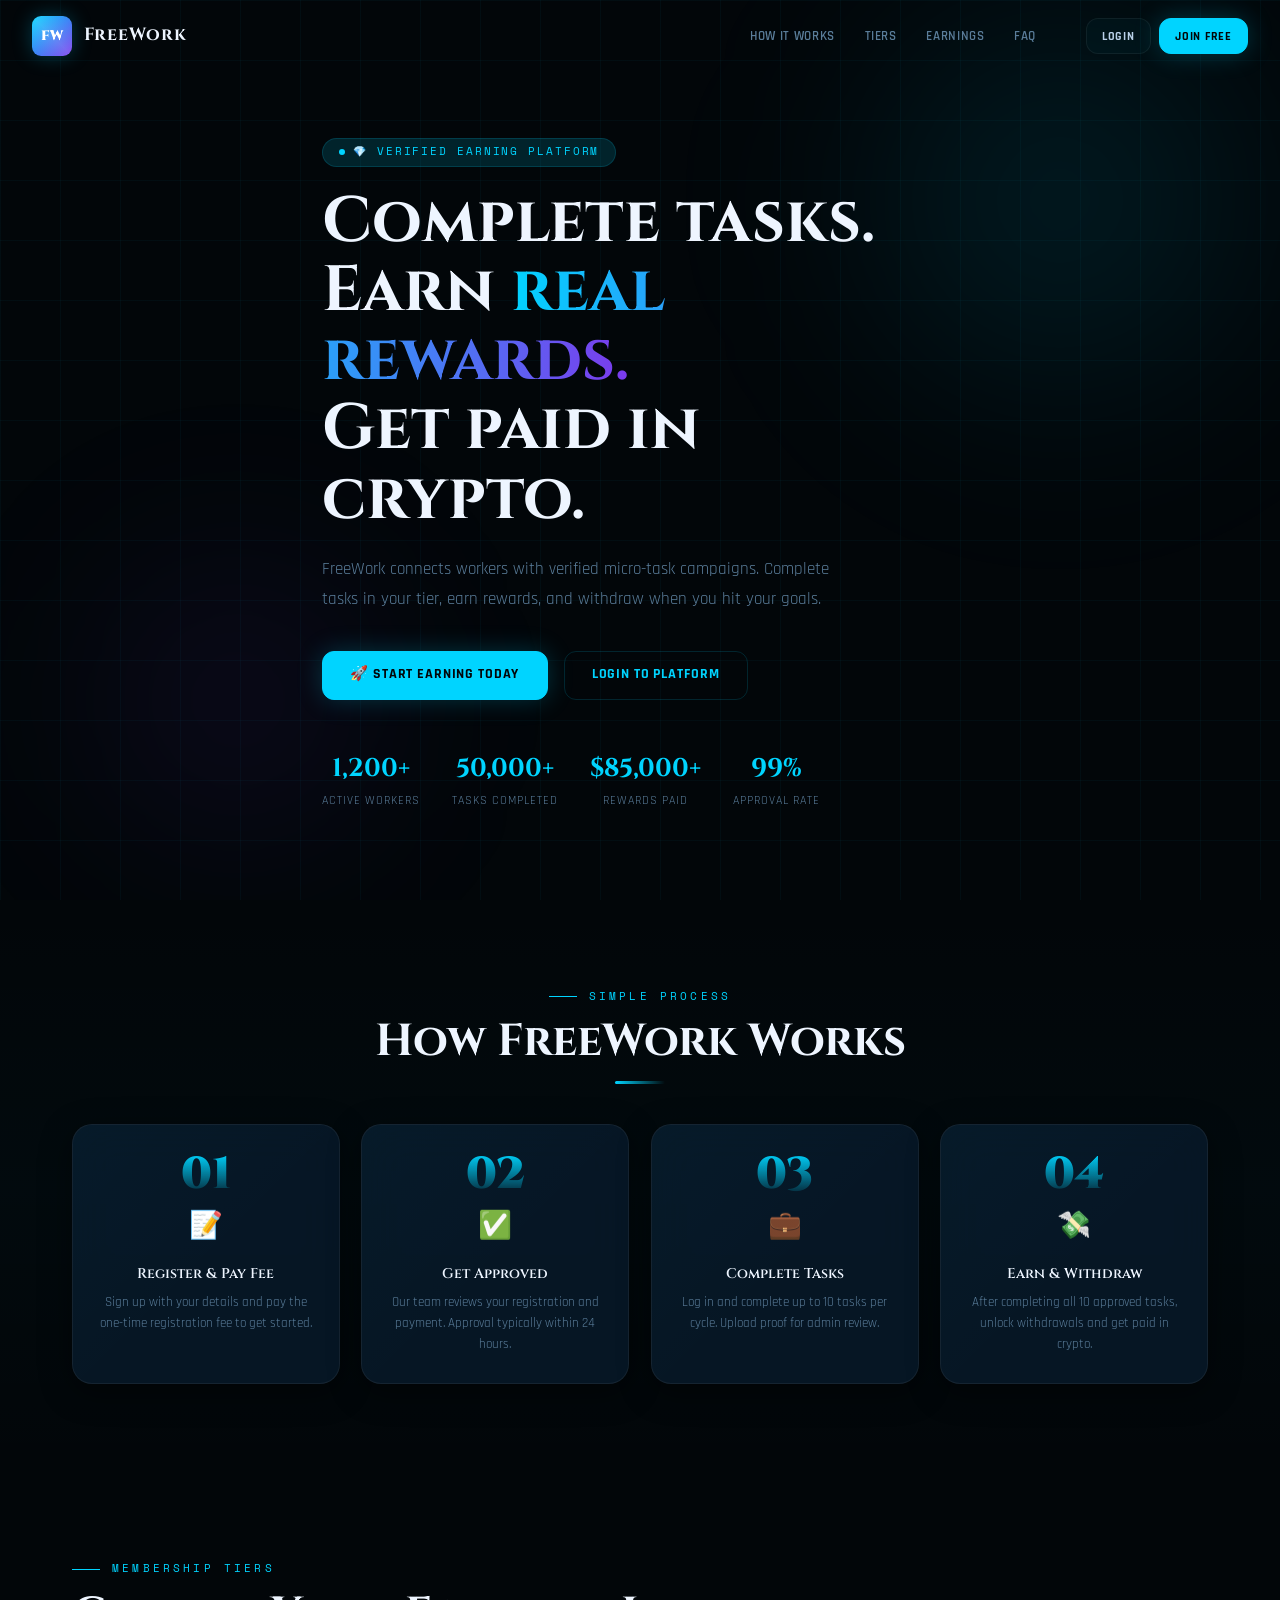
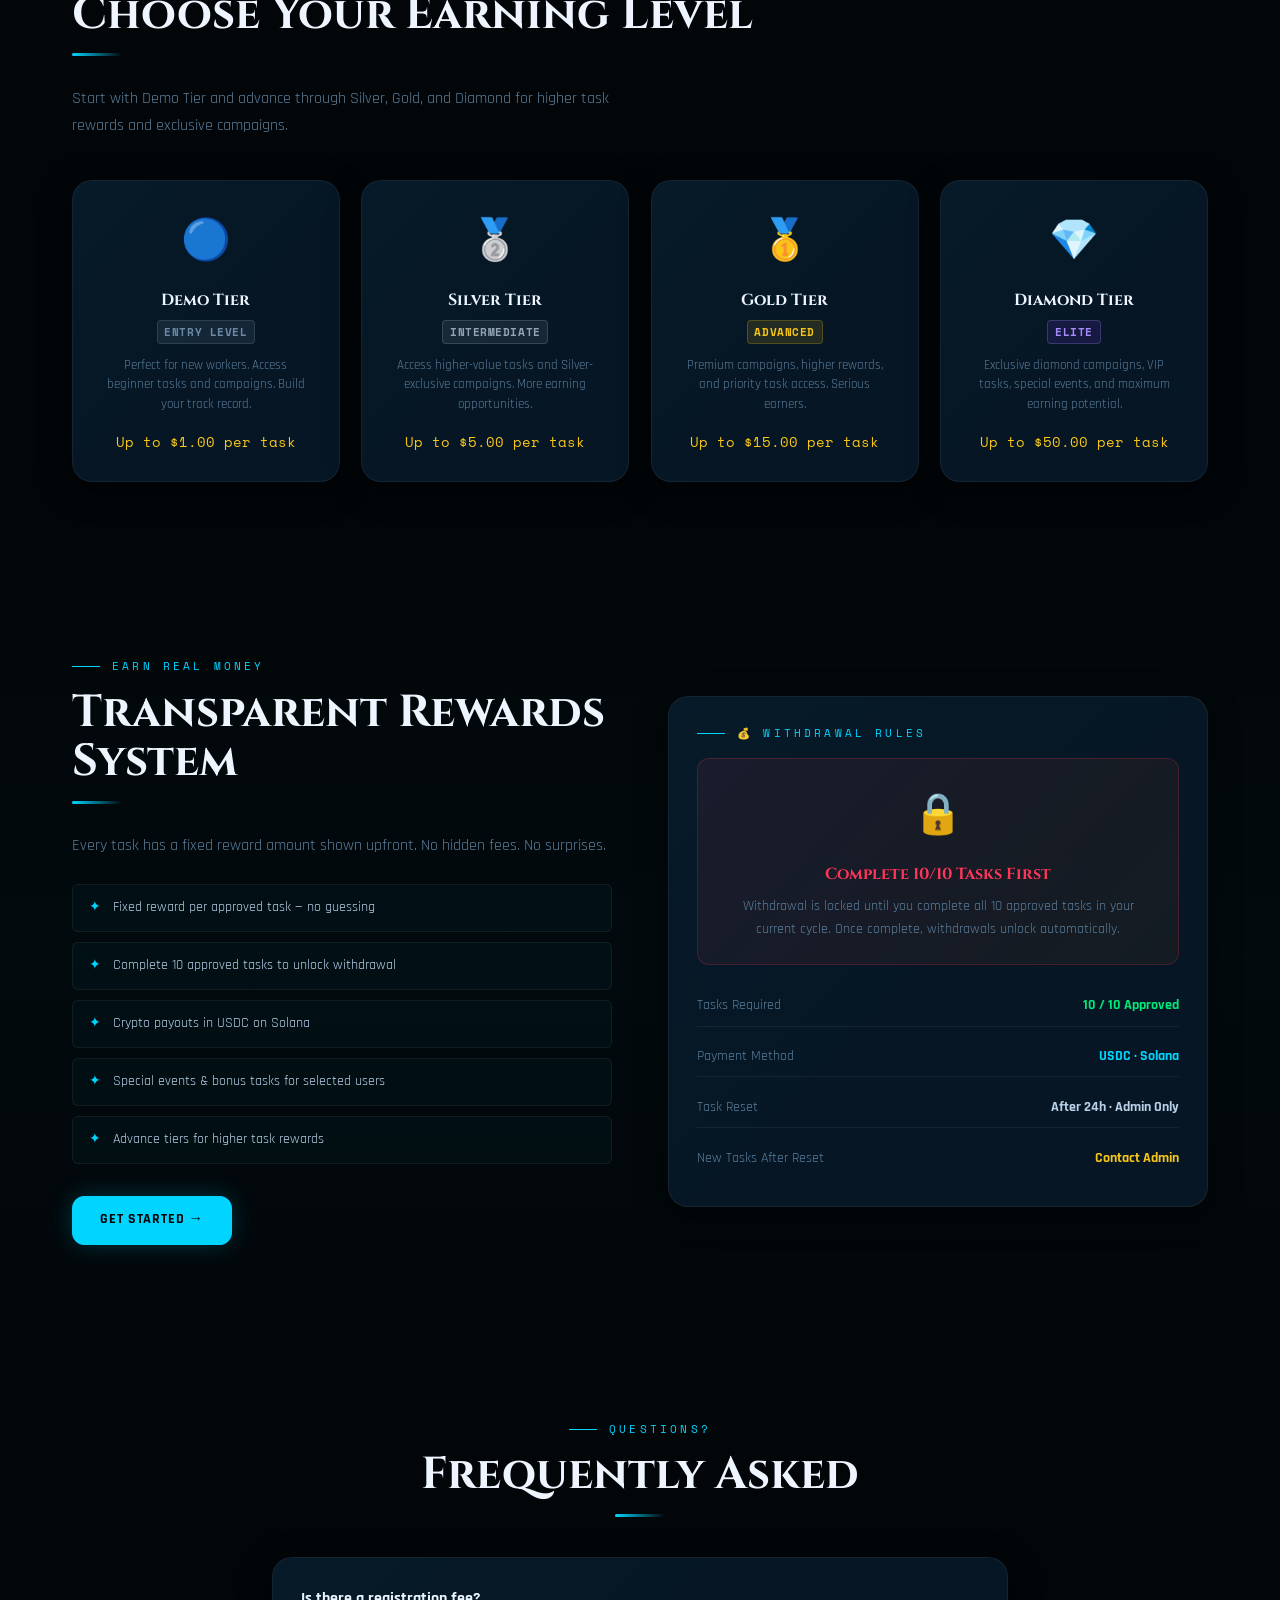
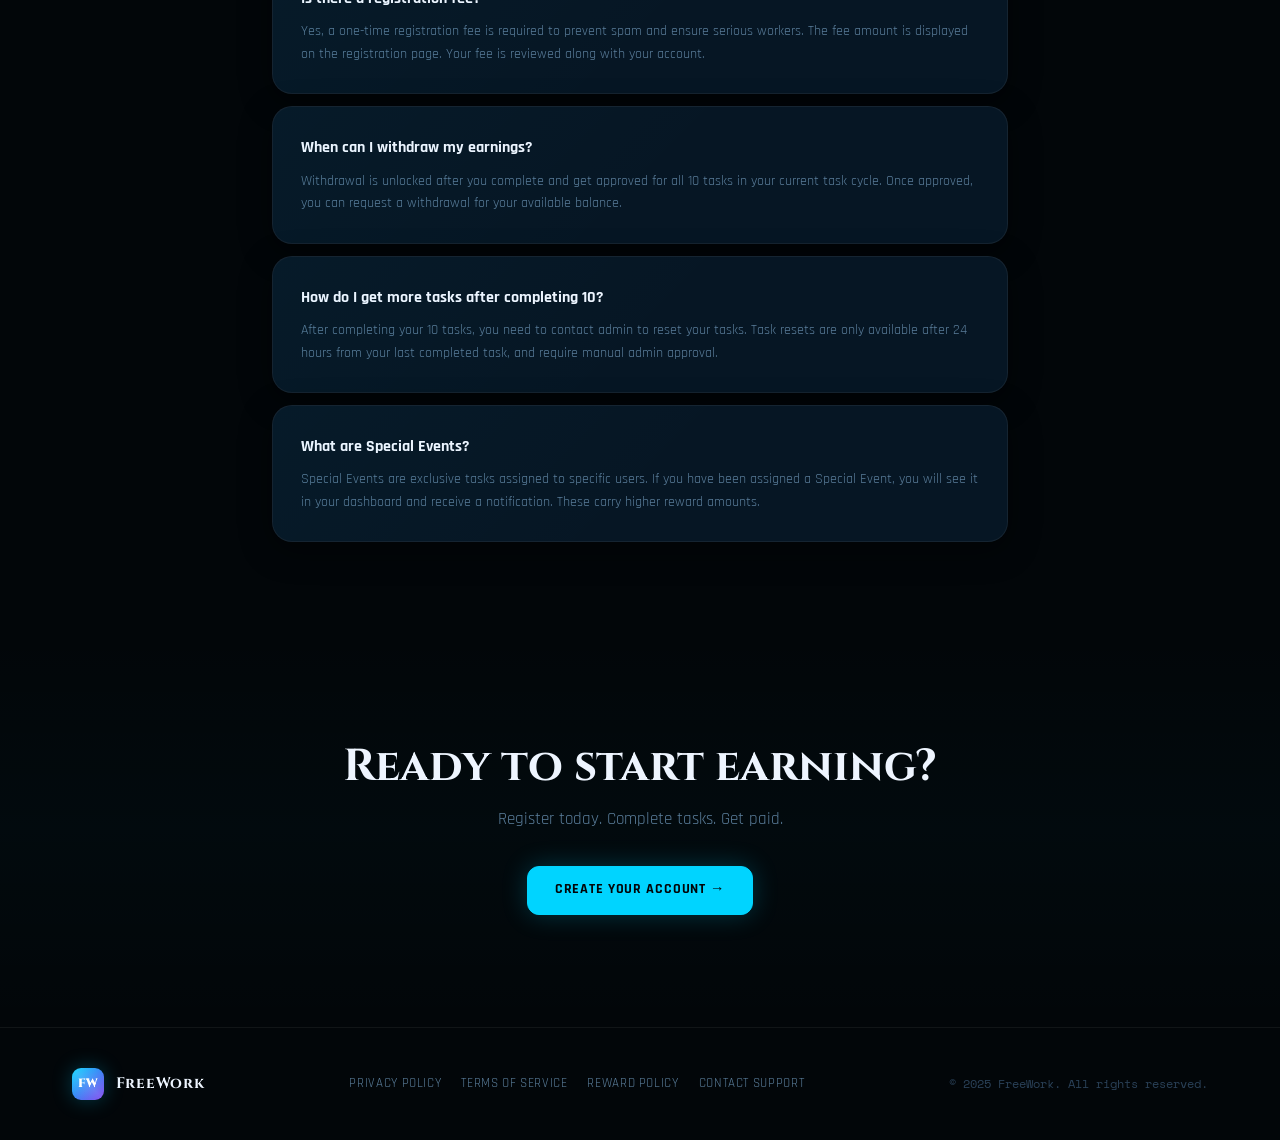
==== commit 320284cc: "Add files via upload" ====
--- a/index.html
+++ b/index.html
@@ -1,29 +1,25 @@
 <!DOCTYPE html>
 <html lang="en">
 <head>
-<meta charset="UTF-8"/>
-<meta name="viewport" content="width=device-width,initial-scale=1.0"/>
-<title>FreeWork — Verified Micro-Task & Reward Platform</title>
-<meta name="description" content="FreeWork connects clients with approved users who complete verified micro-task campaigns. Full admin control over payments, users, and rewards."/>
+<meta charset="UTF-8"/><meta name="viewport" content="width=device-width,initial-scale=1.0"/>
+<title>FreeWork — Earn Real Rewards Completing Tasks</title>
+<meta name="description" content="Join FreeWork and earn real crypto rewards by completing verified micro-tasks and campaigns. Register today."/>
 <link rel="stylesheet" href="style.css"/>
 </head>
 <body>
-
-<!-- NAV -->
-<nav class="nav" id="mainNav">
+<nav class="nav" id="nav">
   <div class="nav-inner">
-    <a class="logo" href="index.html">
-      <div class="logo-mark">FW</div>
-      <span class="logo-name">FreeWork</span>
-    </a>
+    <a class="logo" href="index.html"><div class="logo-mark">FW</div><span class="logo-name">FreeWork</span></a>
     <ul class="nav-links">
       <li><a href="#how">How It Works</a></li>
-      <li><a href="#clients">Clients</a></li>
-      <li><a href="#users">Users</a></li>
-      <li><a href="#payments">Payments</a></li>
-      <li><a href="#security">Security</a></li>
+      <li><a href="#tiers">Tiers</a></li>
+      <li><a href="#earnings">Earnings</a></li>
+      <li><a href="#faq">FAQ</a></li>
     </ul>
-    <div class="nav-cta"><a href="dashboard.html" class="btn btn-p btn-sm">Dashboard Demo</a></div>
+    <div class="nav-cta">
+      <a href="login.html" class="btn btn-ghost btn-sm">Login</a>
+      <a href="register.html" class="btn btn-p btn-sm">Join Free</a>
+    </div>
     <div class="nav-ham" id="navHam"><span></span><span></span><span></span></div>
   </div>
 </nav>
@@ -31,372 +27,157 @@
 <!-- HERO -->
 <section class="hero" id="home">
   <div class="hero-bg"></div>
-  <div class="orb orb1"></div><div class="orb orb2"></div><div class="orb orb3"></div>
+  <div class="orb orb1"></div><div class="orb orb2"></div>
   <div class="hero-inner">
-    <!-- LEFT -->
-    <div>
-      <div class="tag-pill" style="margin-bottom:1.4rem">🔐 Admin-Controlled Platform</div>
-      <h1 class="hero-h1">Launch verified campaigns.<br>Reward <span>approved users.</span><br>Control every task.</h1>
-      <p class="hero-sub">FreeWork connects clients with approved users who complete verified promotional, feedback, and micro-task campaigns. Payments, users, submissions, and rewards stay under admin control.</p>
-      <div class="hero-btns">
-        <a href="#clients" class="btn btn-p">🚀 Create Campaign</a>
-        <a href="#users"   class="btn btn-s">👤 Register as User</a>
-      </div>
-    </div>
-    <!-- RIGHT: floating 3D cards -->
-    <div class="hero-vis" aria-hidden="true">
-      <div class="hcard hc1">
-        <div class="hc-bar bar-c"></div>
-        <div class="hc-tag">⚡ Active Campaign</div>
-        <div class="hc-val">Product Promo</div>
-        <div class="hc-sub">500 tasks · $0.50 each</div>
-        <div style="margin-top:.5rem"><span class="badge bg">Live</span></div>
-      </div>
-      <div class="hcard hc2">
-        <div class="hc-bar bar-g"></div>
-        <div class="hc-tag">💳 Payment Verified</div>
-        <div class="hc-val">250 USDC</div>
-        <div class="hc-sub">Solana · TXID confirmed</div>
-        <div style="margin-top:.5rem"><span class="badge bgold">Approved</span></div>
-      </div>
-      <div class="hcard hc3">
-        <div class="hc-bar bar-v"></div>
-        <div class="hc-tag">👤 User Approval</div>
-        <div class="hc-val">Iqbal Hossain</div>
-        <div class="hc-sub">Risk Score: 5 · Normal</div>
-        <div style="margin-top:.5rem"><span class="badge bg">Approved</span></div>
-      </div>
-      <div class="hcard hc4">
-        <div class="hc-bar bar-gr"></div>
-        <div class="hc-tag">💰 Reward Balance</div>
-        <div class="hc-val" style="color:var(--gold)">$18.50</div>
-        <div class="hc-sub">$12.00 withdrawable</div>
-      </div>
-      <div class="hcard hc5">
-        <div class="hc-bar bar-c"></div>
-        <div class="hc-tag">📊 Tasks Today</div>
-        <div class="hc-val">7 / 10</div>
-        <div style="margin-top:.5rem;height:4px;background:var(--surface);border-radius:2px">
-          <div style="width:70%;height:100%;background:linear-gradient(90deg,var(--cyan),var(--violet));border-radius:2px"></div>
+    <div class="hero-tag">💎 Verified Earning Platform</div>
+    <h1 class="hero-h1">Complete tasks.<br>Earn <span>real rewards.</span><br>Get paid in crypto.</h1>
+    <p class="hero-sub">FreeWork connects workers with verified micro-task campaigns. Complete tasks in your tier, earn rewards, and withdraw when you hit your goals.</p>
+    <div class="hero-btns">
+      <a href="register.html" class="btn btn-p">🚀 Start Earning Today</a>
+      <a href="login.html" class="btn btn-s">Login to Platform</a>
+    </div>
+    <div class="hero-stats">
+      <div class="h-stat"><div class="h-stat-val" data-c="1200" data-sfx="+">—</div><div class="h-stat-lbl">Active Workers</div></div>
+      <div class="h-stat"><div class="h-stat-val" data-c="50000" data-sfx="+">—</div><div class="h-stat-lbl">Tasks Completed</div></div>
+      <div class="h-stat"><div class="h-stat-val" data-c="85000" data-sfx="$+">—</div><div class="h-stat-lbl">Rewards Paid</div></div>
+      <div class="h-stat"><div class="h-stat-val" data-c="99" data-sfx="%">—</div><div class="h-stat-lbl">Approval Rate</div></div>
+    </div>
+  </div>
+</section>
+
+<!-- HOW IT WORKS -->
+<section class="sec sec-alt" id="how">
+  <div class="wrap">
+    <div class="reveal" style="text-align:center;margin-bottom:2.5rem">
+      <div class="eyebrow" style="justify-content:center">Simple Process</div>
+      <h2 class="sec-title" style="text-align:center">How FreeWork Works</h2>
+      <div class="rule" style="margin:.8rem auto"></div>
+    </div>
+    <div class="how-grid">
+      <div class="how-card card reveal d1"><div class="how-num">01</div><div class="how-ico">📝</div><div class="how-t">Register & Pay Fee</div><div class="how-d">Sign up with your details and pay the one-time registration fee to get started.</div></div>
+      <div class="how-card card reveal d2"><div class="how-num">02</div><div class="how-ico">✅</div><div class="how-t">Get Approved</div><div class="how-d">Our team reviews your registration and payment. Approval typically within 24 hours.</div></div>
+      <div class="how-card card reveal d3"><div class="how-num">03</div><div class="how-ico">💼</div><div class="how-t">Complete Tasks</div><div class="how-d">Log in and complete up to 10 tasks per cycle. Upload proof for admin review.</div></div>
+      <div class="how-card card reveal d4"><div class="how-num">04</div><div class="how-ico">💸</div><div class="how-t">Earn & Withdraw</div><div class="how-d">After completing all 10 approved tasks, unlock withdrawals and get paid in crypto.</div></div>
+    </div>
+  </div>
+</section>
+
+<!-- TIERS -->
+<section class="sec" id="tiers">
+  <div class="wrap">
+    <div class="reveal">
+      <div class="eyebrow">Membership Tiers</div>
+      <h2 class="sec-title">Choose Your Earning Level</h2>
+      <div class="rule"></div>
+      <p class="sec-sub">Start with Demo Tier and advance through Silver, Gold, and Diamond for higher task rewards and exclusive campaigns.</p>
+    </div>
+    <div class="tier-grid" style="margin-top:2.5rem">
+      <div class="tier-card card reveal d1">
+        <div class="tier-ico">🔵</div>
+        <div class="tier-name">Demo Tier</div>
+        <div class="badge tier-demo" style="margin:0 auto .75rem">Entry Level</div>
+        <div class="tier-desc">Perfect for new workers. Access beginner tasks and campaigns. Build your track record.</div>
+        <div class="tier-reward">Up to $1.00 per task</div>
+      </div>
+      <div class="tier-card card reveal d2">
+        <div class="tier-ico">🥈</div>
+        <div class="tier-name">Silver Tier</div>
+        <div class="badge tier-silver" style="margin:0 auto .75rem">Intermediate</div>
+        <div class="tier-desc">Access higher-value tasks and Silver-exclusive campaigns. More earning opportunities.</div>
+        <div class="tier-reward">Up to $5.00 per task</div>
+      </div>
+      <div class="tier-card card reveal d3">
+        <div class="tier-ico">🥇</div>
+        <div class="tier-name">Gold Tier</div>
+        <div class="badge tier-gold" style="margin:0 auto .75rem">Advanced</div>
+        <div class="tier-desc">Premium campaigns, higher rewards, and priority task access. Serious earners.</div>
+        <div class="tier-reward">Up to $15.00 per task</div>
+      </div>
+      <div class="tier-card card reveal d4">
+        <div class="tier-ico">💎</div>
+        <div class="tier-name">Diamond Tier</div>
+        <div class="badge tier-diamond" style="margin:0 auto .75rem">Elite</div>
+        <div class="tier-desc">Exclusive diamond campaigns, VIP tasks, special events, and maximum earning potential.</div>
+        <div class="tier-reward">Up to $50.00 per task</div>
+      </div>
+    </div>
+  </div>
+</section>
+
+<!-- EARNINGS INFO -->
+<section class="sec sec-alt" id="earnings">
+  <div class="wrap">
+    <div style="display:grid;grid-template-columns:1fr 1fr;gap:3.5rem;align-items:center">
+      <div class="reveal">
+        <div class="eyebrow">Earn Real Money</div>
+        <h2 class="sec-title">Transparent Rewards System</h2>
+        <div class="rule"></div>
+        <p class="sec-sub" style="margin-bottom:1.5rem">Every task has a fixed reward amount shown upfront. No hidden fees. No surprises.</p>
+        <ul style="list-style:none;display:flex;flex-direction:column;gap:.62rem">
+          <li style="display:flex;align-items:flex-start;gap:.75rem;padding:.7rem 1rem;background:var(--glass);border:1px solid var(--b2);border-radius:var(--r1);font-size:.9rem;color:var(--t2)"><span style="color:var(--cyan);flex-shrink:0">✦</span> Fixed reward per approved task — no guessing</li>
+          <li style="display:flex;align-items:flex-start;gap:.75rem;padding:.7rem 1rem;background:var(--glass);border:1px solid var(--b2);border-radius:var(--r1);font-size:.9rem;color:var(--t2)"><span style="color:var(--cyan);flex-shrink:0">✦</span> Complete 10 approved tasks to unlock withdrawal</li>
+          <li style="display:flex;align-items:flex-start;gap:.75rem;padding:.7rem 1rem;background:var(--glass);border:1px solid var(--b2);border-radius:var(--r1);font-size:.9rem;color:var(--t2)"><span style="color:var(--cyan);flex-shrink:0">✦</span> Crypto payouts in USDC on Solana</li>
+          <li style="display:flex;align-items:flex-start;gap:.75rem;padding:.7rem 1rem;background:var(--glass);border:1px solid var(--b2);border-radius:var(--r1);font-size:.9rem;color:var(--t2)"><span style="color:var(--cyan);flex-shrink:0">✦</span> Special events &amp; bonus tasks for selected users</li>
+          <li style="display:flex;align-items:flex-start;gap:.75rem;padding:.7rem 1rem;background:var(--glass);border:1px solid var(--b2);border-radius:var(--r1);font-size:.9rem;color:var(--t2)"><span style="color:var(--cyan);flex-shrink:0">✦</span> Advance tiers for higher task rewards</li>
+        </ul>
+        <div style="margin-top:2rem"><a href="register.html" class="btn btn-p">Get Started →</a></div>
+      </div>
+      <div class="reveal d2">
+        <div class="card card-p">
+          <div class="eyebrow" style="margin-bottom:1rem">💰 Withdrawal Rules</div>
+          <div class="wd-locked" style="margin-bottom:1.25rem">
+            <div class="wd-locked-ico">🔒</div>
+            <div class="wd-locked-t">Complete 10/10 Tasks First</div>
+            <div class="wd-locked-msg">Withdrawal is locked until you complete all 10 approved tasks in your current cycle. Once complete, withdrawals unlock automatically.</div>
+          </div>
+          <div style="display:flex;flex-direction:column;gap:.62rem">
+            <div style="display:flex;justify-content:space-between;padding:.55rem 0;border-bottom:1px solid var(--b2);font-size:.85rem"><span style="color:var(--t3)">Tasks Required</span><span style="color:var(--green);font-weight:700">10 / 10 Approved</span></div>
+            <div style="display:flex;justify-content:space-between;padding:.55rem 0;border-bottom:1px solid var(--b2);font-size:.85rem"><span style="color:var(--t3)">Payment Method</span><span style="color:var(--cyan);font-weight:700">USDC · Solana</span></div>
+            <div style="display:flex;justify-content:space-between;padding:.55rem 0;border-bottom:1px solid var(--b2);font-size:.85rem"><span style="color:var(--t3)">Task Reset</span><span style="color:var(--t2);font-weight:700">After 24h · Admin Only</span></div>
+            <div style="display:flex;justify-content:space-between;padding:.55rem 0;font-size:.85rem"><span style="color:var(--t3)">New Tasks After Reset</span><span style="color:var(--gold);font-weight:700">Contact Admin</span></div>
+          </div>
         </div>
       </div>
     </div>
   </div>
 </section>
 
-<!-- HOW IT WORKS -->
-<section class="sec" id="how" style="background:linear-gradient(180deg,transparent,rgba(0,212,255,.02),transparent)">
-  <div class="wrap">
-    <div class="reveal" style="text-align:center;margin-bottom:3rem">
-      <div class="eyebrow" style="justify-content:center">Platform Flow</div>
-      <h2 class="sec-title" style="text-align:center">How FreeWork Works</h2>
-      <div class="rule" style="margin:1rem auto 0"></div>
-    </div>
-    <div class="how-grid">
-      <div class="how-card card reveal d1">
-        <div class="how-num">01</div>
-        <div class="how-ico">🏢</div>
-        <div class="how-t">Client Creates Campaign</div>
-        <div class="how-d">Client submits a campaign with budget, task details, and reward per completion for admin review.</div>
-      </div>
-      <div class="how-card card reveal d2">
-        <div class="how-num">02</div>
-        <div class="how-ico">💸</div>
-        <div class="how-t">Pay by Crypto &amp; Submit TXID</div>
-        <div class="how-d">Client pays in USDC on Solana and submits their TXID + payment screenshot for admin verification.</div>
-      </div>
-      <div class="how-card card reveal d3">
-        <div class="how-num">03</div>
-        <div class="how-ico">🔍</div>
-        <div class="how-t">Admin Verifies Everything</div>
-        <div class="how-d">Admin manually verifies payments, reviews users, publishes tasks, and approves all proof submissions.</div>
-      </div>
-      <div class="how-card card reveal d4">
-        <div class="how-num">04</div>
-        <div class="how-ico">🏆</div>
-        <div class="how-t">Users Work &amp; Earn Rewards</div>
-        <div class="how-d">Approved users complete tasks, upload proof, and receive crypto rewards after admin review and hold period.</div>
-      </div>
-    </div>
-  </div>
-</section>
-
-<!-- CLIENTS -->
-<section class="sec" id="clients">
-  <div class="wrap">
-    <div class="grid2">
-      <div class="reveal">
-        <div class="eyebrow">For Clients</div>
-        <h2 class="sec-title">Launch campaigns with precision</h2>
-        <div class="rule"></div>
-        <p class="sec-sub">Set your budget, define the task, pay by crypto, and watch admin-approved users deliver verified results.</p>
-        <ul class="feat-list">
-          <li>Create targeted campaigns with custom budgets</li>
-          <li>Set reward per approved task completion</li>
-          <li>Pay securely via USDC on Solana network</li>
-          <li>Submit TXID and payment screenshot for verification</li>
-          <li>Admin verifies payment before campaign goes live</li>
-          <li>Track campaign status and approved submissions in real time</li>
-          <li>Campaign funds held until tasks are verified</li>
-        </ul>
-        <div style="margin-top:2rem"><a href="dashboard.html" class="btn btn-p">View Client Dashboard →</a></div>
-      </div>
-      <div class="reveal d2">
-        <div class="card" style="padding:2rem">
-          <div class="eyebrow" style="margin-bottom:1rem">📋 Campaign Example</div>
-          <div style="margin-bottom:1.25rem">
-            <div style="font-family:var(--fd);font-size:1.15rem;font-weight:700;color:var(--t1);margin-bottom:.25rem">Product Promotion Campaign</div>
-            <div style="font-size:.83rem;color:var(--t3)">Client: ABC Media · May 1, 2025</div>
-          </div>
-          <div style="display:grid;grid-template-columns:1fr 1fr;gap:1rem;margin-bottom:1.25rem">
-            <div><div style="font-family:var(--fm);font-size:.6rem;letter-spacing:.1em;text-transform:uppercase;color:var(--t4)">Budget</div><div style="font-weight:700;color:var(--gold);font-size:1.1rem">$250.00</div></div>
-            <div><div style="font-family:var(--fm);font-size:.6rem;letter-spacing:.1em;text-transform:uppercase;color:var(--t4)">Per Task</div><div style="font-weight:700;color:var(--cyan);font-size:1.1rem">$0.50</div></div>
-            <div><div style="font-family:var(--fm);font-size:.6rem;letter-spacing:.1em;text-transform:uppercase;color:var(--t4)">Max Tasks</div><div style="font-weight:700;color:var(--t1)">500</div></div>
-            <div><div style="font-family:var(--fm);font-size:.6rem;letter-spacing:.1em;text-transform:uppercase;color:var(--t4)">Completed</div><div style="font-weight:700;color:var(--green)">140</div></div>
-          </div>
-          <div style="margin-bottom:1rem">
-            <div style="display:flex;justify-content:space-between;font-size:.77rem;color:var(--t3);margin-bottom:.38rem"><span>Progress</span><span>140 / 500</span></div>
-            <div class="pb-track"><div class="pb-fill" data-w="28"></div></div>
-          </div>
-          <span class="badge bg">Active Campaign</span>
-        </div>
-      </div>
-    </div>
-  </div>
-</section>
-
-<!-- USERS -->
-<section class="sec" id="users" style="background:linear-gradient(180deg,transparent,rgba(124,58,237,.02),transparent)">
-  <div class="wrap">
-    <div class="grid2" style="direction:rtl">
-      <div class="reveal" style="direction:ltr">
-        <div class="eyebrow">For Users</div>
-        <h2 class="sec-title">Work, earn, and withdraw</h2>
-        <div class="rule"></div>
-        <p class="sec-sub">Register, get approved, complete verified tasks, and receive crypto rewards — all under transparent admin oversight.</p>
-        <ul class="feat-list">
-          <li>Register with email and phone verification</li>
-          <li>Wait for admin approval before accessing tasks</li>
-          <li>Complete tasks matched to your trust level</li>
-          <li>Upload screenshot proof of work</li>
-          <li>Track your pending and available balances</li>
-          <li>Rewards withdrawable after hold period (72h default)</li>
-          <li>Request crypto payout to your wallet</li>
-          <li>Max 10 tasks per rolling 24-hour period</li>
-        </ul>
-        <div style="margin-top:2rem"><a href="dashboard.html" class="btn btn-p">View User Dashboard →</a></div>
-      </div>
-      <div class="reveal d2" style="direction:ltr">
-        <div class="card" style="padding:2rem">
-          <div class="eyebrow" style="margin-bottom:1rem">👤 User Dashboard Preview</div>
-          <div style="display:flex;align-items:center;gap:1rem;margin-bottom:1.5rem">
-            <div style="width:50px;height:50px;background:linear-gradient(135deg,var(--cyan),var(--violet));border-radius:50%;display:flex;align-items:center;justify-content:center;font-family:var(--fd);font-weight:700;color:#fff">IH</div>
-            <div>
-              <div style="font-weight:700;color:var(--t1)">Iqbal Hossain</div>
-              <span class="badge bg">Approved</span> <span class="badge bc" style="margin-left:.35rem">Normal User</span>
-            </div>
-          </div>
-          <div style="display:grid;grid-template-columns:1fr 1fr;gap:1rem;margin-bottom:1.5rem">
-            <div style="padding:.75rem;background:var(--surface);border-radius:var(--r1);border:1px solid var(--b2)">
-              <div style="font-family:var(--fm);font-size:.59rem;text-transform:uppercase;letter-spacing:.1em;color:var(--t4)">Pending</div>
-              <div style="font-family:var(--fd);font-size:1.2rem;font-weight:700;color:var(--gold)">$6.50</div>
-            </div>
-            <div style="padding:.75rem;background:var(--surface);border-radius:var(--r1);border:1px solid var(--b2)">
-              <div style="font-family:var(--fm);font-size:.59rem;text-transform:uppercase;letter-spacing:.1em;color:var(--t4)">Withdrawable</div>
-              <div style="font-family:var(--fd);font-size:1.2rem;font-weight:700;color:var(--green)">$12.00</div>
-            </div>
-          </div>
-          <div class="pb-lbl"><span>Daily Tasks</span><span style="color:var(--cyan)">3 / 10</span></div>
-          <div class="pb-track"><div class="pb-fill" data-w="30"></div></div>
-        </div>
-      </div>
-    </div>
-  </div>
-</section>
-
-<!-- PAYMENTS -->
-<section class="sec" id="payments">
-  <div class="wrap">
-    <div class="reveal" style="margin-bottom:3rem">
-      <div class="eyebrow">Crypto Payments</div>
-      <h2 class="sec-title">Pay by crypto, verify with TXID</h2>
-      <div class="rule"></div>
-    </div>
-    <div style="display:grid;grid-template-columns:1fr 1fr;gap:3rem">
-      <!-- Info -->
-      <div class="reveal">
-        <p class="sec-sub" style="margin-bottom:1.5rem">All client payments are made in USDC on Solana. Submit your TXID and screenshot for admin verification before your campaign goes live.</p>
-        <div class="wallet-box">
-          <div class="wl">Accepted Coin &amp; Network</div>
-          <div class="wmeta"><span>Coin: <strong>USDC</strong></span><span>Network: <strong>Solana</strong></span><span>Example: <strong style="color:var(--cyan)">250 USDC</strong></span></div>
-          <div class="wl">Company Wallet Address</div>
-          <div class="wa">ALA8ep2VYdkbWNCvwZxgQoYD5FMVDkRwYVB4Q9ML1YUG</div>
-          <button class="copy-btn" data-copy="ALA8ep2VYdkbWNCvwZxgQoYD5FMVDkRwYVB4Q9ML1YUG">⎘ Copy Wallet</button>
-        </div>
-        <div class="pay-warn">
-          <span class="pw-ico">⚠️</span>
-          <p>Send payment only on the correct network. Payments sent to the wrong network or wrong wallet may be lost and may not be recoverable.</p>
-        </div>
-        <h4 style="font-family:var(--fd);font-size:.95rem;font-weight:600;color:var(--t1);margin-bottom:.75rem">Proof Required:</h4>
-        <ul class="feat-list">
-          <li>TXID / Transaction Hash</li>
-          <li>Payment Screenshot</li>
-          <li>Amount Sent</li>
-          <li>Coin &amp; Network used</li>
-          <li>Sender Wallet Address (optional)</li>
-        </ul>
-      </div>
-      <!-- Form -->
-      <div class="reveal d2">
-        <div class="card" style="padding:2rem">
-          <div class="eyebrow" style="margin-bottom:1.5rem">Submit Payment Proof</div>
-          <form id="payForm">
-            <div class="fg">
-              <label class="flabel">Amount Sent (USDC)</label>
-              <input type="number" class="finput" placeholder="e.g. 250" min="0" step="0.01" required/>
-            </div>
-            <div class="fg">
-              <label class="flabel">TXID / Transaction Hash</label>
-              <input type="text" class="finput" placeholder="Paste your transaction ID here" required/>
-            </div>
-            <div class="fg">
-              <label class="flabel">Payment Screenshot</label>
-              <div class="fu">
-                <input type="file" accept="image/*" data-prev="prevPay"/>
-                <div class="fu-ico">🖼️</div>
-                <div class="fu-txt">Click or drag to upload screenshot</div>
-              </div>
-              <img id="prevPay" class="fu-preview" alt="Preview"/>
-            </div>
-            <div class="fg">
-              <label class="flabel">Sender Wallet Address <span style="color:var(--t4)">(optional)</span></label>
-              <input type="text" class="finput" placeholder="Your sending wallet address"/>
-            </div>
-            <div class="nbar warn"><span class="nbar-ico">⚠️</span> TXID must be unique. The same TXID cannot be used for more than one campaign.</div>
-            <button type="submit" class="btn btn-p" style="width:100%;justify-content:center;margin-top:.5rem">📤 Submit for Review</button>
-          </form>
-        </div>
-      </div>
-    </div>
-  </div>
-</section>
-
-<!-- SECURITY -->
-<section class="sec" id="security" style="background:linear-gradient(180deg,transparent,rgba(255,53,87,.015),transparent)">
+<!-- FAQ -->
+<section class="sec" id="faq">
+  <div class="wrap" style="max-width:800px">
+    <div class="reveal" style="text-align:center;margin-bottom:2.5rem">
+      <div class="eyebrow" style="justify-content:center">Questions?</div>
+      <h2 class="sec-title" style="text-align:center">Frequently Asked</h2>
+      <div class="rule" style="margin:.8rem auto"></div>
+    </div>
+    <div style="display:flex;flex-direction:column;gap:.75rem">
+      <div class="card card-p reveal d1">
+        <div style="font-weight:700;color:var(--t1);margin-bottom:.5rem">Is there a registration fee?</div>
+        <div style="font-size:.88rem;color:var(--t3);line-height:1.6">Yes, a one-time registration fee is required to prevent spam and ensure serious workers. The fee amount is displayed on the registration page. Your fee is reviewed along with your account.</div>
+      </div>
+      <div class="card card-p reveal d2">
+        <div style="font-weight:700;color:var(--t1);margin-bottom:.5rem">When can I withdraw my earnings?</div>
+        <div style="font-size:.88rem;color:var(--t3);line-height:1.6">Withdrawal is unlocked after you complete and get approved for all 10 tasks in your current task cycle. Once approved, you can request a withdrawal for your available balance.</div>
+      </div>
+      <div class="card card-p reveal d3">
+        <div style="font-weight:700;color:var(--t1);margin-bottom:.5rem">How do I get more tasks after completing 10?</div>
+        <div style="font-size:.88rem;color:var(--t3);line-height:1.6">After completing your 10 tasks, you need to contact admin to reset your tasks. Task resets are only available after 24 hours from your last completed task, and require manual admin approval.</div>
+      </div>
+      <div class="card card-p reveal d4">
+        <div style="font-weight:700;color:var(--t1);margin-bottom:.5rem">What are Special Events?</div>
+        <div style="font-size:.88rem;color:var(--t3);line-height:1.6">Special Events are exclusive tasks assigned to specific users. If you have been assigned a Special Event, you will see it in your dashboard and receive a notification. These carry higher reward amounts.</div>
+      </div>
+    </div>
+  </div>
+</section>
+
+<!-- CTA -->
+<section class="sec sec-alt" style="text-align:center;padding:7rem 0">
   <div class="wrap">
     <div class="reveal">
-      <div class="eyebrow">Anti-Abuse &amp; Verification</div>
-      <h2 class="sec-title">Protected by multi-layer verification</h2>
-      <div class="rule"></div>
-      <p class="sec-sub">FreeWork enforces strict anti-spam rules to protect campaign integrity and prevent reward abuse.</p>
-    </div>
-    <div class="sec-grid">
-      <div class="sec-card card reveal d1">
-        <div class="sec-ico">🔒</div>
-        <div class="sec-t">1 Account Per Identity</div>
-        <div class="sec-d">1 email = 1 account. 1 phone = 1 account. 1 payout wallet = 1 account. Duplicates are flagged and banned automatically.</div>
-      </div>
-      <div class="sec-card card reveal d2">
-        <div class="sec-ico">🌐</div>
-        <div class="sec-t">IP &amp; Device Monitoring</div>
-        <div class="sec-d">Repeat IPs trigger review (+20). Same IP across 3+ accounts = Spam Risk (+50). Same device fingerprint = flagged (+60).</div>
-      </div>
-      <div class="sec-card card reveal d3">
-        <div class="sec-ico">✅</div>
-        <div class="sec-t">Admin Approval Required</div>
-        <div class="sec-d">All users must be manually approved by admin before accessing any tasks. No auto-approvals in default configuration.</div>
-      </div>
-      <div class="sec-card card reveal d1">
-        <div class="sec-ico">⏱️</div>
-        <div class="sec-t">Daily Task Limit</div>
-        <div class="sec-d">Users cannot submit more than 10 tasks in a rolling 24-hour window. Trusted users may receive admin-granted custom limits.</div>
-      </div>
-      <div class="sec-card card reveal d2">
-        <div class="sec-ico">📸</div>
-        <div class="sec-t">Proof Verification</div>
-        <div class="sec-d">Every submission requires screenshot proof reviewed by admin. Duplicate or fake screenshots are flagged (+70 risk score).</div>
-      </div>
-      <div class="sec-card card reveal d3">
-        <div class="sec-ico">📊</div>
-        <div class="sec-t">Risk Score System</div>
-        <div class="sec-d">Each user carries a live risk score. 0–19: Low. 20–49: Review. 50–79: High Risk. 80+: Spam. Alerts notify admin instantly.</div>
-      </div>
-    </div>
-    <div class="nbar warn reveal" style="max-width:900px;margin-top:2rem">
-      <span class="nbar-ico">⚠️</span>
-      FreeWork rewards are paid only for approved task submissions. Fake accounts, duplicate accounts, fake screenshots, misleading claims, or abuse may lead to permanent suspension. Crypto payments and payouts must use the correct coin, network, and wallet address.
-    </div>
-    <div class="nbar danger reveal" style="max-width:900px">
-      <span class="nbar-ico">🚨</span>
-      Crypto payments are final. If funds are sent to the wrong wallet or wrong network, they may be lost permanently.
-    </div>
-  </div>
-</section>
-
-<!-- DASHBOARD PREVIEW -->
-<section class="sec" id="dashprev">
-  <div class="wrap">
-    <div class="reveal" style="text-align:center;margin-bottom:0">
-      <div class="eyebrow" style="justify-content:center">Control Panel</div>
-      <h2 class="sec-title" style="text-align:center">Powerful dashboards for everyone</h2>
-      <div class="rule" style="margin:1rem auto 0"></div>
-      <p class="sec-sub" style="text-align:center;max-width:600px;margin:.5rem auto 0">Admin, client, and user dashboards give each stakeholder exactly the controls they need.</p>
-    </div>
-    <div class="dpg">
-      <div class="dpc card reveal d1">
-        <div class="dpc-lbl" style="color:var(--red)">🛡️ Admin Dashboard</div>
-        <div class="dpc-t">Full Control Panel</div>
-        <ul class="dpc-items">
-          <li>Review &amp; approve users with risk scores</li>
-          <li>Verify crypto payments &amp; TXIDs</li>
-          <li>Upload &amp; manage tasks by visibility</li>
-          <li>Review task submissions &amp; proof</li>
-          <li>Process crypto withdrawals</li>
-          <li>Monitor spam alerts &amp; risk flags</li>
-          <li>Configure all platform settings</li>
-        </ul>
-        <div style="margin-top:1.4rem"><a href="dashboard.html" class="btn btn-p btn-sm">Open Admin Demo →</a></div>
-      </div>
-      <div class="dpc card reveal d2">
-        <div class="dpc-lbl" style="color:var(--gold)">🏢 Client Dashboard</div>
-        <div class="dpc-t">Campaign Manager</div>
-        <ul class="dpc-items">
-          <li>Create new campaigns</li>
-          <li>Submit USDC payment proof</li>
-          <li>Track payment review status</li>
-          <li>Monitor campaign progress</li>
-          <li>View all approved submissions</li>
-          <li>Campaign lifecycle timeline</li>
-        </ul>
-        <div style="margin-top:1.4rem"><a href="dashboard.html" class="btn btn-g btn-sm">View Client Demo →</a></div>
-      </div>
-      <div class="dpc card reveal d3">
-        <div class="dpc-lbl" style="color:var(--cyan)">👤 User Dashboard</div>
-        <div class="dpc-t">Task Worker Panel</div>
-        <ul class="dpc-items">
-          <li>See available tasks by trust level</li>
-          <li>Submit proof of work</li>
-          <li>Track pending &amp; available balance</li>
-          <li>Request crypto withdrawals</li>
-          <li>Daily task limit progress bar</li>
-          <li>Account status &amp; level</li>
-        </ul>
-        <div style="margin-top:1.4rem"><a href="dashboard.html" class="btn btn-s btn-sm">View User Demo →</a></div>
-      </div>
-    </div>
-  </div>
-</section>
-
-<!-- CTA -->
-<section class="cta-sec">
-  <div class="wrap">
-    <div class="reveal">
-      <h2 class="cta-h">Run campaigns with full control.</h2>
-      <p class="cta-sub">No automation. No shortcuts. Every step verified by admin.</p>
-      <div class="cta-btns">
-        <a href="dashboard.html" class="btn btn-p">Open Dashboard Demo</a>
-        <a href="#clients"       class="btn btn-s">Start FreeWork</a>
-      </div>
+      <h2 class="sec-title">Ready to start earning?</h2>
+      <p style="font-size:1.05rem;color:var(--t3);margin-bottom:2rem">Register today. Complete tasks. Get paid.</p>
+      <a href="register.html" class="btn btn-p">Create Your Account →</a>
     </div>
   </div>
 </section>
@@ -404,21 +185,46 @@
 <!-- FOOTER -->
 <footer class="footer">
   <div class="footer-in">
-    <a class="logo" href="index.html">
-      <div class="logo-mark" style="width:34px;height:34px;font-size:.78rem">FW</div>
-      <span class="logo-name" style="font-size:1rem">FreeWork</span>
-    </a>
+    <a class="logo" href="index.html"><div class="logo-mark" style="width:32px;height:32px;font-size:.75rem">FW</div><span class="logo-name" style="font-size:.95rem">FreeWork</span></a>
     <ul class="footer-links">
-      <li><a href="#">Privacy</a></li>
-      <li><a href="#">Terms</a></li>
+      <li><a href="#">Privacy Policy</a></li>
+      <li><a href="#">Terms of Service</a></li>
       <li><a href="#">Reward Policy</a></li>
-      <li><a href="#">Contact</a></li>
-      <li><a href="#">Crypto Payment Rules</a></li>
+      <li><a href="#">Contact Support</a></li>
     </ul>
     <span class="footer-copy">© 2025 FreeWork. All rights reserved.</span>
   </div>
 </footer>
 
-<script src="script.js"></script>
+<script src="core.js"></script>
+<script>
+// Redirect if already logged in
+if(FW.auth.session()) window.location.href='platform.html';
+
+// Nav scroll
+const nav=document.getElementById('nav');
+window.addEventListener('scroll',()=>nav.classList.toggle('scrolled',window.scrollY>55),{passive:true});
+
+// Counters
+function animCount(el,target,sfx){
+  const dur=1800,start=performance.now();
+  const tick=now=>{
+    const p=Math.min((now-start)/dur,1);
+    const e=1-Math.pow(1-p,3);
+    const v=Math.floor(target*e);
+    el.textContent=(sfx.startsWith('$')?'$':'')+v.toLocaleString()+(sfx.startsWith('$')?sfx.slice(1):sfx);
+    if(p<1)requestAnimationFrame(tick);
+  };
+  requestAnimationFrame(tick);
+}
+const obs=new IntersectionObserver(entries=>{
+  entries.forEach(e=>{if(e.isIntersecting){animCount(e.target,+e.target.dataset.c,e.target.dataset.sfx||'');obs.unobserve(e.target)}});
+},{threshold:0.5});
+document.querySelectorAll('[data-c]').forEach(el=>obs.observe(el));
+
+// Reveal
+const robs=new IntersectionObserver(entries=>{entries.forEach(e=>{if(e.isIntersecting){e.target.classList.add('vis');robs.unobserve(e.target)}});},{threshold:0.1});
+document.querySelectorAll('.reveal').forEach(el=>robs.observe(el));
+</script>
 </body>
 </html>
--- a/style.css
+++ b/style.css
@@ -1,24 +1,23 @@
 /* ═══════════════════════════════════════════════════════
-   FREEWORK — MASTER STYLESHEET
-   Design: Dark Cinematic Crypto-Fintech
-   Fonts: Cinzel · Rajdhani · Space Mono
+   FREEWORK REAL — Global Stylesheet
    ═══════════════════════════════════════════════════════ */
-@import url('https://fonts.googleapis.com/css2?family=Cinzel:wght@400;600;700;900&family=Rajdhani:wght@300;400;500;600;700&family=Space+Mono:ital,wght@0,400;0,700;1,400&display=swap');
+@import url('https://fonts.googleapis.com/css2?family=Cinzel:wght@400;600;700;900&family=Rajdhani:wght@300;400;500;600;700&family=Space+Mono:wght@400;700&display=swap');
 
 :root {
-  --void:#020609;--deep:#04101e;--surface:#071828;--card:rgba(7,24,40,0.9);
+  --void:#020609;--deep:#04101e;--surface:#071828;--card:rgba(7,24,40,0.92);
   --glass:rgba(0,200,255,0.03);--glass-h:rgba(0,200,255,0.07);
   --cyan:#00d4ff;--cyan-d:rgba(0,212,255,0.14);--cyan-g:rgba(0,212,255,0.35);
   --violet:#7c3aed;--violet-d:rgba(124,58,237,0.14);
-  --gold:#f5c518;--gold-d:rgba(245,197,24,0.12);--gold-g:rgba(245,197,24,0.28);
+  --gold:#f5c518;--gold-d:rgba(245,197,24,0.12);
   --green:#00e87a;--green-d:rgba(0,232,122,0.11);
   --red:#ff3557;--red-d:rgba(255,53,87,0.11);--orange:#ff8800;
   --t1:#eef5ff;--t2:#b8d0e8;--t3:#5a7d9a;--t4:#2a4158;
-  --b1:rgba(0,212,255,0.15);--b2:rgba(255,255,255,0.05);--b3:rgba(245,197,24,0.22);
+  --b1:rgba(0,212,255,0.15);--b2:rgba(255,255,255,0.06);--b3:rgba(245,197,24,0.22);
   --fd:'Cinzel',Georgia,serif;--fb:'Rajdhani',sans-serif;--fm:'Space Mono',monospace;
   --sh1:0 0 60px rgba(0,212,255,0.1);--sh2:0 25px 70px rgba(0,0,0,0.65);--sh3:0 8px 32px rgba(0,0,0,0.45);
-  --r1:6px;--r2:12px;--r3:20px;--tx:0.3s cubic-bezier(.4,0,.2,1);--tx2:0.6s cubic-bezier(.4,0,.2,1);
-  --sw:260px;--th:64px
+  --r1:6px;--r2:12px;--r3:20px;--tx:0.3s cubic-bezier(.4,0,.2,1);
+  /* tier colors */
+  --demo:#6b8aa8;--silver:#94a3b8;--gold-tier:#f5c518;--diamond:#a78bfa;
 }
 *,*::before,*::after{box-sizing:border-box;margin:0;padding:0}
 html{scroll-behavior:smooth}
@@ -26,44 +25,40 @@
 a{color:var(--cyan);text-decoration:none;transition:var(--tx)}
 a:hover{color:var(--t1)}
 img{max-width:100%;display:block}
-button,input,select,textarea{font-family:var(--fb);font-size:1rem;border:none;outline:none;background:none}
-::-webkit-scrollbar{width:4px;height:4px}
-::-webkit-scrollbar-track{background:var(--deep)}
-::-webkit-scrollbar-thumb{background:var(--cyan-d);border-radius:4px}
-::-webkit-scrollbar-thumb:hover{background:var(--cyan)}
+button,input,select,textarea{font-family:var(--fb);border:none;outline:none;background:none}
+::-webkit-scrollbar{width:4px;height:4px}::-webkit-scrollbar-track{background:var(--deep)}::-webkit-scrollbar-thumb{background:var(--cyan-d);border-radius:4px}
 
 /* Layout */
 .wrap{max-width:1200px;margin:0 auto;padding:0 2rem}
-.wrap-xl{max-width:1400px;margin:0 auto;padding:0 2rem}
-
-/* Type helpers */
+
+/* Typography */
 .eyebrow{display:flex;align-items:center;gap:.75rem;font-family:var(--fm);font-size:.66rem;letter-spacing:.3em;text-transform:uppercase;color:var(--cyan);margin-bottom:.75rem}
 .eyebrow::before{content:'';width:28px;height:1px;background:var(--cyan)}
-.sec-title{font-family:var(--fd);font-size:clamp(1.9rem,4vw,3.1rem);font-weight:700;color:var(--t1);line-height:1.1;margin-bottom:.9rem}
-.sec-sub{font-size:1.05rem;color:var(--t3);max-width:580px;font-weight:400;line-height:1.7}
+.sec-title{font-family:var(--fd);font-size:clamp(1.8rem,3.5vw,2.8rem);font-weight:700;color:var(--t1);line-height:1.1;margin-bottom:.9rem}
+.sec-sub{font-size:1rem;color:var(--t3);max-width:560px;line-height:1.7}
 .rule{width:50px;height:3px;background:linear-gradient(90deg,var(--cyan),transparent);border-radius:2px;margin:.8rem 0 1.8rem}
-.tag-pill{display:inline-flex;align-items:center;gap:.5rem;padding:.3rem 1rem;background:var(--cyan-d);border:1px solid var(--b1);border-radius:50px;font-family:var(--fm);font-size:.66rem;color:var(--cyan);letter-spacing:.18em;text-transform:uppercase}
-.tag-pill::before{content:'';width:6px;height:6px;background:var(--cyan);border-radius:50%;animation:blink 2s infinite}
-@keyframes blink{0%,100%{opacity:1;transform:scale(1)}50%{opacity:.3;transform:scale(.7)}}
-
-/* Badges */
-.badge{display:inline-flex;align-items:center;padding:.19em .62em;border-radius:4px;font-size:.69rem;font-weight:700;font-family:var(--fm);letter-spacing:.05em;text-transform:uppercase}
-.bg{background:var(--green-d);color:var(--green)}
-.br{background:var(--red-d);color:var(--red)}
-.bgold{background:var(--gold-d);color:var(--gold)}
-.bc{background:var(--cyan-d);color:var(--cyan)}
-.bv{background:var(--violet-d);color:#a78bfa}
-.bgr{background:rgba(255,255,255,.06);color:var(--t3)}
+
+/* Badges & Status */
+.badge{display:inline-flex;align-items:center;padding:.18em .62em;border-radius:4px;font-size:.69rem;font-weight:700;font-family:var(--fm);letter-spacing:.05em;text-transform:uppercase}
+.bg{background:var(--green-d);color:var(--green)}.br{background:var(--red-d);color:var(--red)}
+.bgold{background:var(--gold-d);color:var(--gold)}.bc{background:var(--cyan-d);color:var(--cyan)}
+.bv{background:var(--violet-d);color:#a78bfa}.bgr{background:rgba(255,255,255,.06);color:var(--t3)}
 .bor{background:rgba(255,136,0,.12);color:var(--orange)}
+
+/* Tier badges */
+.tier-demo{background:rgba(107,138,168,.15);color:var(--demo);border:1px solid rgba(107,138,168,.25)}
+.tier-silver{background:rgba(148,163,184,.12);color:var(--silver);border:1px solid rgba(148,163,184,.25)}
+.tier-gold{background:var(--gold-d);color:var(--gold);border:1px solid var(--b3)}
+.tier-diamond{background:var(--violet-d);color:var(--diamond);border:1px solid rgba(167,139,250,.25)}
 
 /* Buttons */
 .btn{display:inline-flex;align-items:center;gap:.5rem;padding:.72rem 1.7rem;border-radius:var(--r2);font-family:var(--fb);font-size:.9rem;font-weight:700;letter-spacing:.06em;cursor:pointer;transition:var(--tx);border:1px solid transparent;white-space:nowrap;text-transform:uppercase}
 .btn-p{background:var(--cyan);color:var(--void);border-color:var(--cyan);box-shadow:0 0 26px rgba(0,212,255,.22)}
 .btn-p:hover{background:#18deff;box-shadow:0 0 48px rgba(0,212,255,.5);transform:translateY(-2px);color:var(--void)}
 .btn-s{background:transparent;color:var(--cyan);border-color:var(--b1)}
-.btn-s:hover{background:var(--cyan-d);border-color:var(--cyan);color:var(--cyan);transform:translateY(-2px)}
-.btn-g{background:var(--gold);color:#18100a;border-color:var(--gold);box-shadow:0 0 26px rgba(245,197,24,.18)}
-.btn-g:hover{background:#ffe040;box-shadow:0 0 48px rgba(245,197,24,.4);transform:translateY(-2px);color:#18100a}
+.btn-s:hover{background:var(--cyan-d);border-color:var(--cyan);transform:translateY(-2px)}
+.btn-g{background:var(--gold);color:#18100a;border-color:var(--gold)}
+.btn-g:hover{background:#ffe040;transform:translateY(-2px);color:#18100a}
 .btn-ghost{background:var(--glass);color:var(--t2);border-color:var(--b2)}
 .btn-ghost:hover{background:var(--glass-h);border-color:var(--b1);color:var(--t1)}
 .btn-sm{padding:.44rem .95rem;font-size:.78rem}
@@ -74,369 +69,279 @@
 .btn-success:hover{background:var(--green);color:var(--void)}
 .btn-warn{background:var(--gold-d);color:var(--gold);border-color:rgba(245,197,24,.22)}
 .btn-warn:hover{background:var(--gold);color:#18100a}
+.btn-disabled,.btn[disabled]{opacity:.45;cursor:not-allowed;pointer-events:none}
+.btn-locked{background:rgba(255,53,87,.08);color:var(--red);border-color:rgba(255,53,87,.2);cursor:not-allowed}
+.btn-locked:hover{transform:none}
+.btn-full{width:100%;justify-content:center}
 
 /* Card */
 .card{background:var(--card);border:1px solid var(--b2);border-radius:var(--r3);backdrop-filter:blur(20px);-webkit-backdrop-filter:blur(20px);box-shadow:var(--sh3);transition:var(--tx);position:relative;overflow:hidden}
 .card::before{content:'';position:absolute;inset:0;background:linear-gradient(135deg,rgba(0,212,255,.025) 0%,transparent 55%);pointer-events:none}
 .card:hover{border-color:var(--b1);box-shadow:var(--sh1),var(--sh3)}
+.card-p{padding:1.75rem}
+.card-sm{padding:1.2rem}
+
+/* Form elements */
+.fg{margin-bottom:1.15rem}
+.flabel{display:block;font-size:.77rem;font-weight:700;letter-spacing:.07em;text-transform:uppercase;color:var(--t3);margin-bottom:.42rem}
+.finput,.fselect,.ftextarea{width:100%;padding:.7rem 1rem;background:rgba(4,16,30,.95);border:1px solid var(--b2);border-radius:var(--r1);color:var(--t1);font-size:.9rem;transition:var(--tx);font-family:var(--fb)}
+.finput:focus,.fselect:focus,.ftextarea:focus{border-color:var(--cyan);box-shadow:0 0 0 3px var(--cyan-d);outline:none}
+.finput::placeholder,.ftextarea::placeholder{color:var(--t4)}
+.ftextarea{resize:vertical;min-height:90px}
+.fselect{cursor:pointer}.fselect option{background:var(--surface)}
+.fhint{font-size:.72rem;color:var(--t4);margin-top:.28rem}
+.frow{display:grid;grid-template-columns:1fr 1fr;gap:1.15rem}
+.ferr{font-size:.78rem;color:var(--red);margin-top:.28rem;display:none}
+.ferr.show{display:block}
+
+/* File upload */
+.fu{border:2px dashed var(--b2);border-radius:var(--r2);padding:1.5rem;text-align:center;cursor:pointer;transition:var(--tx);position:relative;overflow:hidden}
+.fu:hover{border-color:var(--cyan);background:var(--cyan-d)}
+.fu input[type=file]{position:absolute;inset:0;opacity:0;cursor:pointer}
+.fu-ico{font-size:1.8rem;margin-bottom:.38rem}
+.fu-txt{font-size:.83rem;color:var(--t3)}
+.fu-preview{max-width:100%;max-height:160px;object-fit:contain;border-radius:var(--r1);margin-top:.75rem;display:none}
+
+/* NAV (public) */
+.nav{position:fixed;top:0;left:0;right:0;z-index:1000;padding:1rem 0;transition:var(--tx)}
+.nav.scrolled{background:rgba(2,6,9,.93);backdrop-filter:blur(18px);border-bottom:1px solid var(--b2);padding:.55rem 0}
+.nav-inner{max-width:1360px;margin:0 auto;padding:0 2rem;display:flex;align-items:center;gap:1.5rem}
+.logo{display:flex;align-items:center;gap:.72rem;text-decoration:none;flex-shrink:0}
+.logo-mark{width:40px;height:40px;background:linear-gradient(135deg,var(--cyan),var(--violet));border-radius:9px;display:flex;align-items:center;justify-content:center;font-family:var(--fd);font-size:.85rem;font-weight:900;color:#fff;box-shadow:0 0 20px rgba(0,212,255,.26);overflow:hidden;position:relative}
+.logo-mark::after{content:'';position:absolute;top:-50%;left:-50%;width:200%;height:200%;background:linear-gradient(45deg,transparent 30%,rgba(255,255,255,.12) 50%,transparent 70%);animation:shine 3s infinite}
+@keyframes shine{0%{transform:translateX(-100%) rotate(45deg)}100%{transform:translateX(100%) rotate(45deg)}}
+.logo-name{font-family:var(--fd);font-size:1.1rem;font-weight:700;color:var(--t1);letter-spacing:.05em}
+.nav-links{display:flex;align-items:center;gap:.15rem;margin-left:auto;list-style:none}
+.nav-links a{padding:.44rem .85rem;color:var(--t3);font-size:.82rem;font-weight:600;letter-spacing:.05em;text-transform:uppercase;border-radius:var(--r1);transition:var(--tx)}
+.nav-links a:hover{color:var(--cyan);background:var(--cyan-d)}
+.nav-cta{margin-left:.75rem;display:flex;gap:.5rem}
+.nav-ham{display:none;flex-direction:column;gap:5px;cursor:pointer;padding:.5rem;margin-left:auto}
+.nav-ham span{width:24px;height:2px;background:var(--t2);border-radius:2px}
+
+/* HERO */
+.hero{min-height:100vh;display:flex;align-items:center;position:relative;overflow:hidden;padding:8rem 0 5rem}
+.hero-bg{position:absolute;inset:0;background-image:linear-gradient(rgba(0,212,255,.036) 1px,transparent 1px),linear-gradient(90deg,rgba(0,212,255,.036) 1px,transparent 1px);background-size:60px 60px;animation:gdrift 22s linear infinite}
+@keyframes gdrift{0%{transform:translateY(0)}100%{transform:translateY(60px)}}
+.orb{position:absolute;border-radius:50%;filter:blur(90px);pointer-events:none}
+.orb1{width:560px;height:560px;background:radial-gradient(circle,rgba(0,212,255,.13),transparent 70%);top:-80px;right:-60px;animation:ofloat 9s ease-in-out infinite}
+.orb2{width:400px;height:400px;background:radial-gradient(circle,rgba(124,58,237,.12),transparent 70%);bottom:0;left:3%;animation:ofloat 11s ease-in-out infinite reverse}
+@keyframes ofloat{0%,100%{transform:translateY(0) scale(1)}50%{transform:translateY(-26px) scale(1.04)}}
+.hero-inner{max-width:1200px;margin:0 auto;padding:0 2rem;position:relative;z-index:1;max-width:700px}
+.hero-tag{display:inline-flex;align-items:center;gap:.5rem;padding:.3rem 1rem;background:var(--cyan-d);border:1px solid var(--b1);border-radius:50px;font-family:var(--fm);font-size:.66rem;color:var(--cyan);letter-spacing:.18em;text-transform:uppercase;margin-bottom:1.35rem}
+.hero-tag::before{content:'';width:6px;height:6px;background:var(--cyan);border-radius:50%;animation:blink 2s infinite}
+@keyframes blink{0%,100%{opacity:1;transform:scale(1)}50%{opacity:.3;transform:scale(.7)}}
+.hero-h1{font-family:var(--fd);font-size:clamp(2.2rem,5vw,4rem);font-weight:700;color:var(--t1);line-height:1.08;margin-bottom:1.35rem}
+.hero-h1 span{background:linear-gradient(92deg,var(--cyan),var(--violet));-webkit-background-clip:text;-webkit-text-fill-color:transparent;background-clip:text}
+.hero-sub{font-size:1.05rem;color:var(--t3);max-width:520px;margin-bottom:2.3rem;line-height:1.75}
+.hero-btns{display:flex;gap:1rem;flex-wrap:wrap}
+.hero-stats{display:flex;gap:2rem;margin-top:3rem;flex-wrap:wrap}
+.h-stat{text-align:center}
+.h-stat-val{font-family:var(--fd);font-size:1.6rem;font-weight:700;color:var(--cyan)}
+.h-stat-lbl{font-size:.78rem;color:var(--t3);text-transform:uppercase;letter-spacing:.08em}
+
+/* Sections */
+.sec{padding:5.5rem 0;position:relative}
+.sec-alt{background:linear-gradient(180deg,transparent,rgba(0,212,255,.018),transparent)}
+
+/* How It Works */
+.how-grid{display:grid;grid-template-columns:repeat(4,1fr);gap:1.35rem;margin-top:2.5rem}
+.how-card{padding:1.75rem 1.35rem;text-align:center}
+.how-num{font-family:var(--fd);font-size:2.8rem;font-weight:900;background:linear-gradient(180deg,var(--cyan),transparent);-webkit-background-clip:text;-webkit-text-fill-color:transparent;background-clip:text;line-height:1;margin-bottom:.38rem}
+.how-ico{font-size:1.7rem;margin-bottom:.8rem}
+.how-t{font-family:var(--fd);font-size:.88rem;font-weight:600;color:var(--t1);margin-bottom:.42rem}
+.how-d{font-size:.83rem;color:var(--t3);line-height:1.6}
+
+/* Tier Cards */
+.tier-grid{display:grid;grid-template-columns:repeat(4,1fr);gap:1.35rem;margin-top:2.5rem}
+.tier-card{padding:1.75rem;text-align:center;cursor:default}
+.tier-ico{font-size:2.5rem;margin-bottom:.75rem}
+.tier-name{font-family:var(--fd);font-size:1rem;font-weight:700;color:var(--t1);margin-bottom:.35rem}
+.tier-desc{font-size:.82rem;color:var(--t3);margin-bottom:1rem;line-height:1.5}
+.tier-reward{font-family:var(--fm);font-size:.85rem;color:var(--gold)}
+
+/* Notice/Alert bars */
+.nbar{display:flex;gap:.72rem;align-items:flex-start;padding:1rem 1.25rem;border-radius:var(--r2);font-size:.85rem;line-height:1.6;margin:1.25rem 0}
+.nbar.warn{background:rgba(245,197,24,.06);border:1px solid var(--b3);color:#b8920e}
+.nbar.danger{background:var(--red-d);border:1px solid rgba(255,53,87,.22);color:#cc2240}
+.nbar.info{background:var(--cyan-d);border:1px solid var(--b1);color:var(--cyan)}
+.nbar.success{background:var(--green-d);border:1px solid rgba(0,232,122,.22);color:var(--green)}
+.nbar-ico{font-size:1.05rem;flex-shrink:0;margin-top:.05rem}
+
+/* Locked Withdraw Banner */
+.wd-locked{background:linear-gradient(135deg,rgba(255,53,87,.08),rgba(255,136,0,.06));border:1px solid rgba(255,53,87,.2);border-radius:var(--r2);padding:1.5rem;text-align:center}
+.wd-locked-ico{font-size:2.5rem;margin-bottom:.75rem}
+.wd-locked-t{font-family:var(--fd);font-size:1rem;font-weight:700;color:var(--red);margin-bottom:.5rem}
+.wd-locked-msg{font-size:.88rem;color:var(--t3);line-height:1.6;max-width:420px;margin:0 auto}
+
+/* Progress bar */
+.pb-wrap{margin:1rem 0}
+.pb-lbl{display:flex;justify-content:space-between;font-size:.77rem;color:var(--t3);margin-bottom:.42rem}
+.pb-track{height:8px;background:var(--surface);border-radius:4px;overflow:hidden}
+.pb-fill{height:100%;background:linear-gradient(90deg,var(--cyan),var(--violet));border-radius:4px;transition:width 1s ease}
+.pb-fill.gold{background:linear-gradient(90deg,var(--gold),var(--orange))}
+.pb-fill.green{background:linear-gradient(90deg,var(--green),var(--cyan))}
 
 /* Copy btn */
 .copy-btn{display:inline-flex;align-items:center;gap:.4rem;padding:.3rem .78rem;background:var(--cyan-d);border:1px solid var(--b1);border-radius:var(--r1);color:var(--cyan);font-family:var(--fm);font-size:.66rem;cursor:pointer;transition:var(--tx);text-transform:uppercase;letter-spacing:.06em}
 .copy-btn:hover{background:var(--cyan);color:var(--void)}
 .copy-btn.copied{background:var(--green-d);border-color:rgba(0,232,122,.3);color:var(--green)}
 
-/* ── NAV ── */
-.nav{position:fixed;top:0;left:0;right:0;z-index:1000;padding:1.1rem 0;transition:var(--tx2)}
-.nav.scrolled{background:rgba(2,6,9,.93);backdrop-filter:blur(18px);-webkit-backdrop-filter:blur(18px);border-bottom:1px solid var(--b2);padding:.58rem 0}
-.nav-inner{max-width:1360px;margin:0 auto;padding:0 2rem;display:flex;align-items:center;gap:1.5rem}
-.logo{display:flex;align-items:center;gap:.72rem;text-decoration:none;flex-shrink:0}
-.logo-mark{width:42px;height:42px;background:linear-gradient(135deg,var(--cyan),var(--violet));border-radius:10px;display:flex;align-items:center;justify-content:center;font-family:var(--fd);font-size:.88rem;font-weight:900;color:#fff;box-shadow:0 0 22px rgba(0,212,255,.28);position:relative;overflow:hidden}
-.logo-mark::after{content:'';position:absolute;top:-50%;left:-50%;width:200%;height:200%;background:linear-gradient(45deg,transparent 30%,rgba(255,255,255,.12) 50%,transparent 70%);animation:shine 3s infinite}
-@keyframes shine{0%{transform:translateX(-100%) rotate(45deg)}100%{transform:translateX(100%) rotate(45deg)}}
-.logo-name{font-family:var(--fd);font-size:1.12rem;font-weight:700;color:var(--t1);letter-spacing:.05em}
-.nav-links{display:flex;align-items:center;gap:.15rem;margin-left:auto;list-style:none}
-.nav-links a{padding:.46rem .88rem;color:var(--t3);font-size:.83rem;font-weight:600;letter-spacing:.05em;text-transform:uppercase;border-radius:var(--r1);transition:var(--tx)}
-.nav-links a:hover{color:var(--cyan);background:var(--cyan-d)}
-.nav-cta{margin-left:1rem}
-.nav-ham{display:none;flex-direction:column;gap:5px;cursor:pointer;padding:.5rem;margin-left:auto}
-.nav-ham span{width:24px;height:2px;background:var(--t2);border-radius:2px;transition:var(--tx)}
-
-/* ── HERO ── */
-.hero{min-height:100vh;display:flex;align-items:center;position:relative;overflow:hidden;padding:8rem 0 6rem}
-.hero-bg{position:absolute;inset:0;background-image:linear-gradient(rgba(0,212,255,.037) 1px,transparent 1px),linear-gradient(90deg,rgba(0,212,255,.037) 1px,transparent 1px);background-size:60px 60px;animation:gdrift 22s linear infinite}
-@keyframes gdrift{0%{transform:translateY(0)}100%{transform:translateY(60px)}}
-.orb{position:absolute;border-radius:50%;filter:blur(90px);pointer-events:none}
-.orb1{width:560px;height:560px;background:radial-gradient(circle,rgba(0,212,255,.13),transparent 70%);top:-80px;right:-60px;animation:ofloat 9s ease-in-out infinite}
-.orb2{width:400px;height:400px;background:radial-gradient(circle,rgba(124,58,237,.12),transparent 70%);bottom:0;left:3%;animation:ofloat 11s ease-in-out infinite reverse}
-.orb3{width:280px;height:280px;background:radial-gradient(circle,rgba(245,197,24,.07),transparent 70%);top:40%;left:42%;animation:ofloat 14s ease-in-out infinite}
-@keyframes ofloat{0%,100%{transform:translateY(0) scale(1)}50%{transform:translateY(-26px) scale(1.04)}}
-.hero-inner{max-width:1320px;margin:0 auto;padding:0 2rem;display:grid;grid-template-columns:1fr 1fr;gap:4rem;align-items:center;position:relative;z-index:1}
-.hero-h1{font-family:var(--fd);font-size:clamp(2.1rem,4.6vw,3.7rem);font-weight:700;color:var(--t1);line-height:1.08;margin-bottom:1.35rem}
-.hero-h1 span{background:linear-gradient(92deg,var(--cyan),var(--violet));-webkit-background-clip:text;-webkit-text-fill-color:transparent;background-clip:text}
-.hero-sub{font-size:1.04rem;color:var(--t3);max-width:500px;margin-bottom:2.3rem;line-height:1.75}
-.hero-btns{display:flex;gap:1rem;flex-wrap:wrap}
-
-/* Floating cards */
-.hero-vis{position:relative;height:520px;transform-style:preserve-3d}
-.hcard{position:absolute;background:var(--card);border:1px solid var(--b2);border-radius:var(--r3);padding:1.15rem 1.35rem;backdrop-filter:blur(22px);box-shadow:var(--sh2);min-width:208px;animation-timing-function:ease-in-out;animation-iteration-count:infinite;animation-direction:alternate}
-.hc1{top:0;left:4%;animation:fa 4.2s infinite;z-index:4}
-.hc2{top:18%;right:0;animation:fb 5.1s infinite;z-index:3}
-.hc3{top:42%;left:8%;animation:fc 6.3s infinite;z-index:4}
-.hc4{bottom:5%;right:4%;animation:fa 4.8s infinite;z-index:3}
-.hc5{top:52%;left:44%;animation:fb 5.6s infinite;z-index:5}
-@keyframes fa{0%{transform:translateY(0) rotate3d(1,1,0,0deg)}100%{transform:translateY(-15px) rotate3d(1,1,0,2deg)}}
-@keyframes fb{0%{transform:translateY(0) rotate3d(0,1,0,0deg)}100%{transform:translateY(-12px) rotate3d(0,1,0,3deg)}}
-@keyframes fc{0%{transform:translateY(0) rotate3d(1,0,0,0deg)}100%{transform:translateY(-19px) rotate3d(1,0,0,2deg)}}
-.hc-tag{font-family:var(--fm);font-size:.6rem;letter-spacing:.15em;color:var(--t4);text-transform:uppercase;margin-bottom:.48rem}
-.hc-val{font-family:var(--fd);font-size:1.22rem;font-weight:700;color:var(--t1);margin-bottom:.22rem}
-.hc-sub{font-size:.75rem;color:var(--t3)}
-.hc-bar{height:3px;border-radius:2px;margin-bottom:.72rem}
-.bar-c{background:linear-gradient(90deg,var(--cyan),transparent)}
-.bar-g{background:linear-gradient(90deg,var(--gold),transparent)}
-.bar-v{background:linear-gradient(90deg,var(--violet),transparent)}
-.bar-gr{background:linear-gradient(90deg,var(--green),transparent)}
-
-/* Sections */
-.sec{padding:6rem 0;position:relative}
-
-/* Grid helpers */
-.grid2{display:grid;grid-template-columns:1fr 1fr;gap:3.5rem;align-items:center}
-.grid3{display:grid;grid-template-columns:repeat(3,1fr);gap:1.4rem}
-.grid4{display:grid;grid-template-columns:repeat(4,1fr);gap:1.4rem}
-
-/* Feature list */
-.feat-list{list-style:none;display:flex;flex-direction:column;gap:.62rem;margin-top:1.4rem}
-.feat-list li{display:flex;align-items:flex-start;gap:.72rem;padding:.68rem 1rem;background:var(--glass);border:1px solid var(--b2);border-radius:var(--r1);font-size:.91rem;color:var(--t2);transition:var(--tx)}
-.feat-list li:hover{background:var(--glass-h);border-color:var(--b1);transform:translateX(6px)}
-.feat-list li::before{content:'✦';color:var(--cyan);font-size:.66rem;flex-shrink:0;margin-top:.22rem}
-
-/* How it works */
-.how-grid{display:grid;grid-template-columns:repeat(4,1fr);gap:1.4rem;margin-top:3rem}
-.how-card{padding:2rem 1.5rem;text-align:center;position:relative}
-.how-card::after{content:'';position:absolute;top:50%;right:-.7rem;width:22px;height:1px;background:linear-gradient(90deg,var(--b1),transparent)}
-.how-card:last-child::after{display:none}
-.how-num{font-family:var(--fd);font-size:3rem;font-weight:900;line-height:1;background:linear-gradient(180deg,var(--cyan) 0%,transparent 100%);-webkit-background-clip:text;-webkit-text-fill-color:transparent;background-clip:text;margin-bottom:.38rem}
-.how-ico{font-size:1.75rem;margin-bottom:.85rem}
-.how-t{font-family:var(--fd);font-size:.9rem;font-weight:600;color:var(--t1);margin-bottom:.42rem}
-.how-d{font-size:.84rem;color:var(--t3);line-height:1.6}
-
-/* Wallet box */
-.wallet-box{padding:1.35rem;background:var(--surface);border:1px solid var(--b1);border-radius:var(--r2);margin:1rem 0}
-.wl{font-family:var(--fm);font-size:.6rem;letter-spacing:.2em;color:var(--t4);text-transform:uppercase;margin-bottom:.38rem}
-.wa{font-family:var(--fm);font-size:.78rem;color:var(--cyan);word-break:break-all;margin-bottom:.68rem}
-.wmeta{display:flex;gap:1rem;flex-wrap:wrap;margin-bottom:.68rem}
-.wmeta span{font-size:.77rem;color:var(--t3)}
-.wmeta strong{color:var(--gold)}
-
-/* Pay warning */
-.pay-warn{display:flex;gap:.72rem;align-items:flex-start;padding:.95rem 1.15rem;background:rgba(245,197,24,.05);border:1px solid var(--b3);border-radius:var(--r2);margin:1.35rem 0}
-.pw-ico{font-size:1.15rem;flex-shrink:0}
-.pay-warn p{font-size:.83rem;color:var(--gold);line-height:1.55}
-
-/* Form */
-.fg{margin-bottom:1.15rem}
-.flabel{display:block;font-size:.77rem;font-weight:700;letter-spacing:.07em;text-transform:uppercase;color:var(--t3);margin-bottom:.42rem}
-.finput,.fselect,.ftextarea{width:100%;padding:.7rem 1rem;background:rgba(4,16,30,.95);border:1px solid var(--b2);border-radius:var(--r1);color:var(--t1);font-size:.88rem;transition:var(--tx)}
-.finput:focus,.fselect:focus,.ftextarea:focus{border-color:var(--cyan);box-shadow:0 0 0 3px var(--cyan-d);outline:none}
-.finput::placeholder,.ftextarea::placeholder{color:var(--t4)}
-.ftextarea{resize:vertical;min-height:100px;font-family:var(--fb)}
-.fselect{cursor:pointer}
-.fselect option{background:var(--surface)}
-.fhint{font-size:.72rem;color:var(--t4);margin-top:.28rem}
-.frow{display:grid;grid-template-columns:1fr 1fr;gap:1.15rem;margin-bottom:1.15rem}
-.fact{display:flex;gap:1rem;flex-wrap:wrap;padding-top:1.35rem;border-top:1px solid var(--b2);margin-top:1.35rem}
-
-/* File upload */
-.fu{border:2px dashed var(--b2);border-radius:var(--r2);padding:1.75rem;text-align:center;cursor:pointer;transition:var(--tx);position:relative;overflow:hidden}
-.fu:hover{border-color:var(--cyan);background:var(--cyan-d)}
-.fu input[type=file]{position:absolute;inset:0;opacity:0;cursor:pointer}
-.fu-ico{font-size:2rem;margin-bottom:.42rem}
-.fu-txt{font-size:.83rem;color:var(--t3)}
-.fu-preview{max-width:100%;max-height:185px;object-fit:contain;border-radius:var(--r1);margin-top:.85rem;display:none}
-
-/* Notice bar */
-.nbar{display:flex;gap:.72rem;align-items:flex-start;padding:1.05rem 1.35rem;border-radius:var(--r2);font-size:.85rem;line-height:1.6;margin:1.35rem 0}
-.nbar.warn{background:rgba(245,197,24,.06);border:1px solid var(--b3);color:#b8920e}
-.nbar.danger{background:var(--red-d);border:1px solid rgba(255,53,87,.22);color:#cc2240}
-.nbar-ico{font-size:1.05rem;flex-shrink:0}
-
-/* Security grid */
-.sec-grid{display:grid;grid-template-columns:repeat(3,1fr);gap:1.4rem;margin-top:3rem}
-.sec-card{padding:1.65rem}
-.sec-ico{width:46px;height:46px;background:var(--cyan-d);border:1px solid var(--b1);border-radius:var(--r1);display:flex;align-items:center;justify-content:center;font-size:1.25rem;margin-bottom:.88rem}
-.sec-t{font-family:var(--fd);font-size:.9rem;font-weight:600;color:var(--t1);margin-bottom:.42rem}
-.sec-d{font-size:.83rem;color:var(--t3);line-height:1.6}
-
-/* Dashboard preview grid */
-.dpg{display:grid;grid-template-columns:repeat(3,1fr);gap:1.4rem;margin-top:3rem}
-.dpc{padding:1.9rem;cursor:pointer;transition:var(--tx)}
-.dpc:hover{transform:translateY(-8px) scale(1.02)}
-.dpc-lbl{font-family:var(--fm);font-size:.62rem;letter-spacing:.2em;text-transform:uppercase;margin-bottom:.88rem}
-.dpc-t{font-family:var(--fd);font-size:1.12rem;font-weight:700;color:var(--t1);margin-bottom:.68rem}
-.dpc-items{list-style:none;display:flex;flex-direction:column;gap:.32rem}
-.dpc-items li{font-size:.79rem;color:var(--t3);padding-left:.88rem;position:relative}
-.dpc-items li::before{content:'–';position:absolute;left:0;color:var(--cyan)}
-
-/* CTA */
-.cta-sec{padding:8rem 0;text-align:center;position:relative;overflow:hidden}
-.cta-sec::before{content:'';position:absolute;top:50%;left:50%;transform:translate(-50%,-50%);width:900px;height:400px;background:radial-gradient(ellipse,rgba(0,212,255,.055),transparent 70%);pointer-events:none}
-.cta-h{font-family:var(--fd);font-size:clamp(2rem,5vw,3.9rem);font-weight:700;color:var(--t1);margin-bottom:.88rem}
-.cta-sub{font-size:1.08rem;color:var(--t3);margin-bottom:2.3rem}
-.cta-btns{display:flex;gap:1rem;justify-content:center;flex-wrap:wrap}
-
-/* Footer */
-.footer{border-top:1px solid var(--b2);padding:2.75rem 0}
-.footer-in{max-width:1200px;margin:0 auto;padding:0 2rem;display:flex;align-items:center;justify-content:space-between;flex-wrap:wrap;gap:1.75rem}
-.footer-links{display:flex;gap:1.35rem;flex-wrap:wrap;list-style:none}
-.footer-links a{font-size:.79rem;color:var(--t3);text-transform:uppercase;letter-spacing:.05em}
-.footer-links a:hover{color:var(--cyan)}
-.footer-copy{font-size:.74rem;color:var(--t4);font-family:var(--fm)}
-
-/* Reveal animation */
-.reveal{opacity:0;transform:translateY(35px);transition:opacity .78s cubic-bezier(.4,0,.2,1),transform .78s cubic-bezier(.4,0,.2,1)}
-.reveal.vis{opacity:1;transform:translateY(0)}
-.d1{transition-delay:.1s}.d2{transition-delay:.2s}.d3{transition-delay:.3s}.d4{transition-delay:.4s}
-
-/* ═══════════════════════════════════════════════════════
-   DASHBOARD
-   ═══════════════════════════════════════════════════════ */
-body.db{display:flex;min-height:100vh}
-
-/* Sidebar */
-.sb{width:var(--sw);height:100vh;position:fixed;left:0;top:0;background:var(--deep);border-right:1px solid var(--b2);display:flex;flex-direction:column;z-index:200;transition:transform var(--tx);overflow-y:auto}
-.sb-logo{display:flex;align-items:center;gap:.72rem;padding:1.35rem 1.15rem;border-bottom:1px solid var(--b2);text-decoration:none}
-.sb-logo-t{font-family:var(--fd);font-size:1.02rem;font-weight:700;color:var(--t1)}
-.sb-menu{list-style:none;padding:.88rem .68rem;flex:1}
-.sb-menu li{margin-bottom:.18rem}
-.sb-menu a{display:flex;align-items:center;gap:.68rem;padding:.7rem .92rem;border-radius:var(--r1);color:var(--t3);font-size:.83rem;font-weight:600;text-transform:uppercase;letter-spacing:.04em;transition:var(--tx);cursor:pointer;text-decoration:none}
-.sb-menu a:hover{background:var(--glass-h);color:var(--t1)}
-.sb-menu a.active{background:var(--cyan-d);color:var(--cyan);border:1px solid var(--b1)}
-.sb-ico{font-size:.92rem;width:20px;text-align:center}
-.sb-badge{margin-left:auto;background:var(--red);color:#fff;font-size:.57rem;padding:.1em .46em;border-radius:10px;font-family:var(--fm)}
-.sb-foot{padding:.88rem;border-top:1px solid var(--b2)}
-.sb-foot a{display:flex;align-items:center;gap:.5rem;font-size:.77rem;color:var(--t4);padding:.42rem;text-decoration:none}
-.sb-foot a:hover{color:var(--cyan)}
-.sb-overlay{display:none;position:fixed;inset:0;background:rgba(2,6,9,.75);z-index:199}
-.sb-overlay.show{display:block}
-
-/* Main layout */
-.dm{margin-left:var(--sw);flex:1;display:flex;flex-direction:column;min-height:100vh}
-
-/* Topbar */
-.tb{height:var(--th);background:var(--deep);border-bottom:1px solid var(--b2);display:flex;align-items:center;padding:0 2rem;gap:1rem;position:sticky;top:0;z-index:100}
-.tb-ham{display:none;flex-direction:column;gap:4px;cursor:pointer;padding:.5rem}
-.tb-ham span{width:20px;height:2px;background:var(--t2);border-radius:2px}
-.tb-title{font-family:var(--fd);font-size:.98rem;font-weight:600;color:var(--t1)}
-.tb-right{margin-left:auto;display:flex;align-items:center;gap:1rem}
-.tb-bell{position:relative;cursor:pointer;font-size:1.15rem;color:var(--t3)}
-.tb-dot{position:absolute;top:0;right:0;width:8px;height:8px;background:var(--red);border-radius:50%;border:2px solid var(--deep)}
-.tb-av{width:36px;height:36px;background:linear-gradient(135deg,var(--cyan),var(--violet));border-radius:50%;display:flex;align-items:center;justify-content:center;font-size:.7rem;font-weight:700;color:#fff;font-family:var(--fd);cursor:pointer}
-
-/* Content */
-.dc{flex:1;padding:2rem}
-.dsec{display:none}
-.dsec.active{display:block;animation:sfade .3s ease}
-@keyframes sfade{from{opacity:0;transform:translateY(10px)}to{opacity:1;transform:translateY(0)}}
-
-/* Stat cards */
-.sg{display:grid;grid-template-columns:repeat(4,1fr);gap:1rem;margin-bottom:1.5rem}
-.sc{padding:1.15rem}
-.sc-top{display:flex;align-items:center;justify-content:space-between;margin-bottom:.68rem}
-.sc-lbl{font-family:var(--fm);font-size:.6rem;letter-spacing:.15em;text-transform:uppercase;color:var(--t4)}
-.sc-ico{font-size:1.22rem}
-.sc-val{font-family:var(--fd);font-size:1.9rem;font-weight:700;color:var(--t1);line-height:1;margin-bottom:.18rem}
-.sc-ch{font-size:.71rem;color:var(--green)}
-.sc-ch.neg{color:var(--red)}
-
-/* Tables */
-.tw{overflow-x:auto;border-radius:var(--r2);border:1px solid var(--b2)}
-table{width:100%;border-collapse:collapse;font-size:.83rem;min-width:800px}
-thead th{padding:.8rem .98rem;text-align:left;font-family:var(--fm);font-size:.6rem;letter-spacing:.12em;text-transform:uppercase;color:var(--t4);background:var(--surface);border-bottom:1px solid var(--b2);white-space:nowrap}
-tbody td{padding:.8rem .98rem;border-bottom:1px solid var(--b2);color:var(--t2);vertical-align:middle}
-tbody tr:last-child td{border-bottom:none}
-tbody tr:hover td{background:var(--glass)}
-.mono{font-family:var(--fm);font-size:.72rem;color:var(--cyan)}
-.uc{display:flex;align-items:center;gap:.52rem}
-.uav{width:32px;height:32px;background:linear-gradient(135deg,var(--cyan),var(--violet));border-radius:50%;display:flex;align-items:center;justify-content:center;font-size:.66rem;font-weight:700;color:#fff;flex-shrink:0}
-.un{font-weight:600;color:var(--t1)}
-.ue{font-size:.72rem;color:var(--t3)}
-.abtns{display:flex;gap:.28rem;flex-wrap:wrap}
-
-/* Table controls */
-.tc{display:flex;gap:.88rem;align-items:center;margin-bottom:1rem;flex-wrap:wrap}
-.si{flex:1;min-width:185px;padding:.56rem .98rem;background:rgba(4,16,30,.95);border:1px solid var(--b2);border-radius:var(--r1);color:var(--t1);font-size:.85rem;transition:var(--tx)}
-.si:focus{border-color:var(--cyan);box-shadow:0 0 0 3px var(--cyan-d);outline:none}
-.si::placeholder{color:var(--t4)}
-.fs{padding:.56rem .98rem;background:rgba(4,16,30,.95);border:1px solid var(--b2);border-radius:var(--r1);color:var(--t2);font-size:.82rem;cursor:pointer}
-
-/* Dashboard section headers */
-.dsh{display:flex;align-items:center;justify-content:space-between;margin-bottom:1.35rem;flex-wrap:wrap;gap:.88rem}
-.dsh-t{font-family:var(--fd);font-size:1.22rem;font-weight:700;color:var(--t1)}
-.dsh-s{font-size:.83rem;color:var(--t3);margin-top:.18rem}
-
-/* Payment review card */
-.prc{padding:1.65rem;margin-bottom:1.35rem}
-.prc-h{display:flex;align-items:center;justify-content:space-between;margin-bottom:1.15rem;flex-wrap:wrap;gap:.68rem}
-.prc-t{font-family:var(--fd);font-size:.96rem;font-weight:600;color:var(--t1)}
-.prc-grid{display:grid;grid-template-columns:repeat(3,1fr);gap:.88rem;margin-bottom:1.15rem}
-.pdi-l{font-family:var(--fm);font-size:.59rem;letter-spacing:.12em;text-transform:uppercase;color:var(--t4);margin-bottom:.26rem}
-.pdi-v{font-size:.87rem;color:var(--t2);font-weight:600}
-.txid-row{display:flex;align-items:center;gap:.48rem;flex-wrap:wrap}
-.txid-t{font-family:var(--fm);font-size:.71rem;color:var(--cyan);word-break:break-all}
-
-/* Submission card */
-.sub-card{display:grid;grid-template-columns:auto 1fr auto;gap:1.15rem;align-items:start;padding:1.35rem;margin-bottom:.95rem}
-.sub-thumb{width:78px;height:58px;background:var(--surface);border-radius:var(--r1);border:1px solid var(--b2);display:flex;align-items:center;justify-content:center;font-size:1.45rem;cursor:pointer}
-.sub-info h4{font-family:var(--fd);font-size:.9rem;font-weight:600;color:var(--t1);margin-bottom:.28rem}
-.sub-meta{display:flex;gap:1.1rem;flex-wrap:wrap;font-size:.75rem;color:var(--t3);margin-bottom:.42rem}
-.sub-acts{display:flex;flex-direction:column;gap:.42rem;align-items:flex-end}
-
-/* Spam alerts */
-.spg{display:grid;grid-template-columns:repeat(2,1fr);gap:1rem;margin-bottom:1.35rem}
-.spa{padding:1.15rem;border-left:3px solid var(--red)!important;background:rgba(255,53,87,.06)!important}
-.spa-t{font-weight:700;color:var(--t1);margin-bottom:.26rem}
-.spa-d{font-size:.8rem;color:var(--t3)}
-.spa-sc{margin-top:.68rem;font-family:var(--fm);font-size:.71rem;color:var(--red)}
-
-/* Risk badge */
-.rb{display:inline-flex;align-items:center;padding:.17em .52em;border-radius:4px;font-family:var(--fm);font-size:.68rem;font-weight:700}
-.rl{background:var(--green-d);color:var(--green)}
-.rr{background:var(--gold-d);color:var(--gold)}
-.rh{background:rgba(255,136,0,.12);color:var(--orange)}
-.rs{background:var(--red-d);color:var(--red)}
-
-/* Settings */
-.setg{display:grid;grid-template-columns:1fr 1fr;gap:1.75rem}
-.set-grp{padding:1.65rem}
-.set-grp-t{font-family:var(--fd);font-size:.9rem;font-weight:600;color:var(--t1);margin-bottom:1.15rem;padding-bottom:.68rem;border-bottom:1px solid var(--b2)}
-.set-row{display:flex;align-items:center;justify-content:space-between;padding:.68rem 0;border-bottom:1px solid var(--b2);gap:1rem;flex-wrap:wrap}
-.set-row:last-child{border-bottom:none}
-.set-n{font-size:.85rem;font-weight:600;color:var(--t2)}
-.set-d{font-size:.72rem;color:var(--t4)}
-.tog{position:relative;width:46px;height:25px;flex-shrink:0}
-.tog input{display:none}
-.tog-sl{position:absolute;inset:0;background:var(--surface);border:1px solid var(--b2);border-radius:13px;cursor:pointer;transition:var(--tx)}
-.tog-sl::after{content:'';position:absolute;top:3px;left:3px;width:17px;height:17px;background:var(--t4);border-radius:50%;transition:var(--tx)}
-.tog input:checked+.tog-sl{background:var(--cyan-d);border-color:var(--cyan)}
-.tog input:checked+.tog-sl::after{background:var(--cyan);transform:translateX(21px)}
-.set-inp{width:108px;padding:.38rem .68rem;background:rgba(4,16,30,.95);border:1px solid var(--b2);border-radius:var(--r1);color:var(--t1);font-size:.83rem;text-align:right}
-.set-inp:focus{border-color:var(--cyan);outline:none}
-
-/* User dashboard */
-.udg{display:grid;grid-template-columns:1fr 2fr;gap:1.35rem}
-.upc{padding:1.55rem;text-align:center;margin-bottom:.95rem}
-.upav{width:66px;height:66px;background:linear-gradient(135deg,var(--cyan),var(--violet));border-radius:50%;margin:0 auto .88rem;display:flex;align-items:center;justify-content:center;font-family:var(--fd);font-size:1.1rem;font-weight:700;color:#fff}
-.upn{font-family:var(--fd);font-size:.96rem;font-weight:700;color:var(--t1);margin-bottom:.2rem}
-.pb-wrap{padding:.88rem 1.35rem;margin-bottom:.95rem}
-.pb-lbl{display:flex;justify-content:space-between;font-size:.74rem;color:var(--t3);margin-bottom:.42rem}
-.pb-track{height:6px;background:var(--surface);border-radius:3px;overflow:hidden}
-.pb-fill{height:100%;background:linear-gradient(90deg,var(--cyan),var(--violet));border-radius:3px;transition:width 1.2s ease}
-.tcg{display:grid;grid-template-columns:repeat(2,1fr);gap:.95rem}
-.tcard{padding:1.15rem;cursor:pointer}
-.tcard-img{width:100%;height:78px;background:linear-gradient(135deg,var(--surface),var(--deep));border-radius:var(--r1);margin-bottom:.68rem;display:flex;align-items:center;justify-content:center;font-size:1.9rem;border:1px solid var(--b2)}
-.tcard-n{font-weight:700;color:var(--t1);font-size:.85rem;margin-bottom:.28rem}
-.tcard-d{font-size:.75rem;color:var(--t3);margin-bottom:.68rem}
-.tcard-r{font-family:var(--fd);font-size:1.08rem;font-weight:700;color:var(--gold)}
-.tcard-f{display:flex;align-items:center;justify-content:space-between;margin-top:.68rem;flex-wrap:wrap;gap:.42rem}
-
-/* Client dashboard */
-.cdg{display:grid;grid-template-columns:1fr 1fr;gap:1.75rem}
-.tl-item{display:flex;gap:.88rem;padding-bottom:1.15rem;position:relative}
-.tl-item::after{content:'';position:absolute;left:9px;top:20px;bottom:0;width:1px;background:var(--b2)}
-.tl-item:last-child::after{display:none}
-.tl-dot{width:20px;height:20px;border-radius:50%;border:2px solid var(--b2);background:var(--surface);flex-shrink:0;display:flex;align-items:center;justify-content:center;font-size:.57rem}
-.tl-dot.done{background:var(--green);border-color:var(--green);color:var(--void)}
-.tl-dot.now{background:var(--cyan);border-color:var(--cyan);color:var(--void);animation:pr 2s infinite}
-@keyframes pr{0%{box-shadow:0 0 0 0 rgba(0,212,255,.45)}70%{box-shadow:0 0 0 9px rgba(0,212,255,0)}100%{box-shadow:0 0 0 0 rgba(0,212,255,0)}}
-.tl-t{font-weight:600;color:var(--t1);font-size:.85rem}
-.tl-d{font-size:.75rem;color:var(--t3)}
-
-/* Modal */
-.modal{position:fixed;inset:0;background:rgba(2,6,9,.88);backdrop-filter:blur(8px);-webkit-backdrop-filter:blur(8px);z-index:2000;display:flex;align-items:center;justify-content:center;padding:2rem;opacity:0;pointer-events:none;transition:opacity .3s ease}
-.modal.open{opacity:1;pointer-events:auto}
-.modal-box{background:var(--surface);border:1px solid var(--b1);border-radius:var(--r3);max-width:600px;width:100%;max-height:85vh;overflow-y:auto;box-shadow:var(--sh2),var(--sh1);transform:scale(.95);transition:transform .3s ease}
-.modal.open .modal-box{transform:scale(1)}
-.modal-hd{display:flex;align-items:center;justify-content:space-between;padding:1.35rem;border-bottom:1px solid var(--b2)}
-.modal-hd-t{font-family:var(--fd);font-size:1.02rem;font-weight:700;color:var(--t1)}
-.modal-x{width:30px;height:30px;background:var(--glass);border:1px solid var(--b2);border-radius:50%;display:flex;align-items:center;justify-content:center;cursor:pointer;color:var(--t3);font-size:.92rem;transition:var(--tx)}
-.modal-x:hover{background:var(--red-d);color:var(--red);border-color:rgba(255,53,87,.3)}
-.modal-bd{padding:1.35rem}
-.mig{display:grid;grid-template-columns:1fr 1fr;gap:.88rem;margin-bottom:1.15rem}
-.mfl{font-family:var(--fm);font-size:.59rem;letter-spacing:.15em;text-transform:uppercase;color:var(--t4);margin-bottom:.22rem}
-.mfv{font-size:.87rem;color:var(--t2);font-weight:600}
-.mfv.mono{font-family:var(--fm);font-size:.74rem;color:var(--cyan)}
+/* Auth pages */
+.auth-page{min-height:100vh;display:flex;align-items:center;justify-content:center;padding:2rem;position:relative;overflow:hidden}
+.auth-box{width:100%;max-width:480px;position:relative;z-index:1}
+.auth-logo{display:flex;align-items:center;gap:.72rem;text-decoration:none;justify-content:center;margin-bottom:2rem}
+.auth-card{padding:2.25rem}
+.auth-title{font-family:var(--fd);font-size:1.5rem;font-weight:700;color:var(--t1);margin-bottom:.35rem;text-align:center}
+.auth-sub{font-size:.88rem;color:var(--t3);text-align:center;margin-bottom:1.75rem;line-height:1.55}
+.auth-footer{text-align:center;margin-top:1.25rem;font-size:.83rem;color:var(--t3)}
+.auth-footer a{color:var(--cyan)}
 
 /* Toast */
 .toast-wrap{position:fixed;top:1.35rem;right:1.35rem;z-index:9999;display:flex;flex-direction:column;gap:.42rem}
 .toast{min-width:265px;max-width:345px;padding:.78rem 1.15rem;background:var(--surface);border:1px solid var(--b2);border-radius:var(--r2);font-size:.83rem;color:var(--t2);display:flex;align-items:center;gap:.68rem;box-shadow:var(--sh3);animation:tin .3s cubic-bezier(.4,0,.2,1) forwards}
-.toast.success{border-color:rgba(0,232,122,.25)}
-.toast.error{border-color:rgba(255,53,87,.25)}
-.toast.warning{border-color:var(--b3)}
+.toast.success{border-color:rgba(0,232,122,.25)}.toast.error{border-color:rgba(255,53,87,.25)}.toast.warning{border-color:var(--b3)}
 @keyframes tin{from{opacity:0;transform:translateX(36px)}to{opacity:1;transform:translateX(0)}}
 @keyframes tout{from{opacity:1;transform:translateX(0)}to{opacity:0;transform:translateX(36px)}}
 .toast.hiding{animation:tout .27s forwards}
 
-/* User selector */
-.usel{background:rgba(4,16,30,.95);border:1px solid var(--b2);border-radius:var(--r1);overflow:hidden}
-.usel-s{width:100%;padding:.56rem .98rem;background:var(--surface);border:none;border-bottom:1px solid var(--b2);color:var(--t1);font-size:.83rem}
-.usel-s:focus{outline:none}
-.usel-list{max-height:148px;overflow-y:auto;padding:.42rem}
-.usel-item{display:flex;align-items:center;gap:.48rem;padding:.46rem .7rem;border-radius:var(--r1);cursor:pointer;font-size:.83rem;color:var(--t2);transition:var(--tx)}
-.usel-item:hover{background:var(--glass-h)}
-.usel-item input[type=checkbox]{accent-color:var(--cyan)}
-.tags{display:flex;flex-wrap:wrap;gap:.42rem;margin-top:.68rem}
-.utag{display:inline-flex;align-items:center;gap:.35rem;padding:.2rem .68rem;background:var(--cyan-d);border:1px solid var(--b1);border-radius:50px;font-size:.71rem;color:var(--cyan)}
-.utag-x{cursor:pointer;opacity:.6;font-size:.86rem;line-height:1}
-.utag-x:hover{opacity:1}
-.slim-box{padding:1.15rem;background:var(--violet-d);border:1px solid rgba(124,58,237,.2);border-radius:var(--r2);margin-top:.95rem}
-.slim-t{font-weight:700;color:#a78bfa;margin-bottom:.68rem;font-size:.85rem}
-
-/* Task thumbnail in table */
-.tthumb{width:46px;height:38px;background:var(--surface);border-radius:var(--r1);border:1px solid var(--b2);display:flex;align-items:center;justify-content:center;font-size:1.05rem}
-.img-prev{width:100%;max-height:172px;object-fit:contain;border-radius:var(--r1);margin-top:.85rem;display:none;background:var(--surface)}
+/* Modal */
+.modal{position:fixed;inset:0;background:rgba(2,6,9,.88);backdrop-filter:blur(8px);z-index:2000;display:flex;align-items:center;justify-content:center;padding:1.5rem;opacity:0;pointer-events:none;transition:opacity .3s ease}
+.modal.open{opacity:1;pointer-events:auto}
+.modal-box{background:var(--surface);border:1px solid var(--b1);border-radius:var(--r3);max-width:560px;width:100%;max-height:88vh;overflow-y:auto;box-shadow:var(--sh2),var(--sh1);transform:scale(.95);transition:transform .3s ease}
+.modal.open .modal-box{transform:scale(1)}
+.modal-hd{display:flex;align-items:center;justify-content:space-between;padding:1.25rem 1.5rem;border-bottom:1px solid var(--b2)}
+.modal-hd-t{font-family:var(--fd);font-size:1rem;font-weight:700;color:var(--t1)}
+.modal-x{width:30px;height:30px;background:var(--glass);border:1px solid var(--b2);border-radius:50%;display:flex;align-items:center;justify-content:center;cursor:pointer;color:var(--t3);font-size:.9rem;transition:var(--tx)}
+.modal-x:hover{background:var(--red-d);color:var(--red);border-color:rgba(255,53,87,.3)}
+.modal-bd{padding:1.5rem}
+
+/* Reveal animation */
+.reveal{opacity:0;transform:translateY(32px);transition:opacity .75s cubic-bezier(.4,0,.2,1),transform .75s cubic-bezier(.4,0,.2,1)}
+.reveal.vis{opacity:1;transform:translateY(0)}
+.d1{transition-delay:.1s}.d2{transition-delay:.2s}.d3{transition-delay:.3s}.d4{transition-delay:.4s}
+
+/* Footer */
+.footer{border-top:1px solid var(--b2);padding:2.5rem 0}
+.footer-in{max-width:1200px;margin:0 auto;padding:0 2rem;display:flex;align-items:center;justify-content:space-between;flex-wrap:wrap;gap:1.5rem}
+.footer-links{display:flex;gap:1.25rem;flex-wrap:wrap;list-style:none}
+.footer-links a{font-size:.79rem;color:var(--t3);text-transform:uppercase;letter-spacing:.05em}
+.footer-links a:hover{color:var(--cyan)}
+.footer-copy{font-size:.73rem;color:var(--t4);font-family:var(--fm)}
+
+/* ═══ WORKER PLATFORM ═══ */
+.platform{display:flex;min-height:100vh}
+
+/* Sidebar */
+.wl-sb{width:240px;height:100vh;position:fixed;left:0;top:0;background:var(--deep);border-right:1px solid var(--b2);display:flex;flex-direction:column;z-index:200;transition:transform var(--tx);overflow-y:auto}
+.wl-sb-head{padding:1.25rem;border-bottom:1px solid var(--b2)}
+.wl-sb-menu{list-style:none;padding:.75rem .62rem;flex:1}
+.wl-sb-menu li{margin-bottom:.16rem}
+.wl-sb-menu a{display:flex;align-items:center;gap:.65rem;padding:.68rem .9rem;border-radius:var(--r1);color:var(--t3);font-size:.82rem;font-weight:600;text-transform:uppercase;letter-spacing:.04em;transition:var(--tx);cursor:pointer;text-decoration:none;position:relative}
+.wl-sb-menu a:hover{background:var(--glass-h);color:var(--t1)}
+.wl-sb-menu a.active{background:var(--cyan-d);color:var(--cyan);border:1px solid var(--b1)}
+.wl-sb-menu a.locked-menu{color:var(--t4);cursor:not-allowed}
+.wl-sb-menu a.locked-menu:hover{background:transparent;color:var(--t4)}
+.sb-ico{font-size:.9rem;width:18px;text-align:center}
+.sb-notif{position:absolute;right:.75rem;top:50%;transform:translateY(-50%);background:var(--red);color:#fff;font-size:.55rem;padding:.1em .46em;border-radius:10px;font-family:var(--fm)}
+.sb-lock{margin-left:auto;font-size:.7rem;color:var(--red);opacity:.6}
+.wl-sb-foot{padding:.75rem;border-top:1px solid var(--b2)}
+.wl-sb-foot a{display:flex;align-items:center;gap:.5rem;font-size:.76rem;color:var(--t4);padding:.4rem;text-decoration:none;transition:var(--tx)}
+.wl-sb-foot a:hover{color:var(--red)}
+.wl-overlay{display:none;position:fixed;inset:0;background:rgba(2,6,9,.75);z-index:199}
+.wl-overlay.show{display:block}
+
+/* Worker main area */
+.wl-main{margin-left:240px;flex:1;display:flex;flex-direction:column;min-height:100vh}
+.wl-topbar{height:60px;background:var(--deep);border-bottom:1px solid var(--b2);display:flex;align-items:center;padding:0 1.75rem;gap:1rem;position:sticky;top:0;z-index:100}
+.wl-ham{display:none;flex-direction:column;gap:4px;cursor:pointer;padding:.5rem}
+.wl-ham span{width:20px;height:2px;background:var(--t2);border-radius:2px}
+.wl-tb-title{font-family:var(--fd);font-size:.95rem;font-weight:600;color:var(--t1)}
+.wl-tb-right{margin-left:auto;display:flex;align-items:center;gap:.85rem}
+.wl-bell{position:relative;cursor:pointer;font-size:1.1rem;color:var(--t3);transition:var(--tx)}
+.wl-bell:hover{color:var(--cyan)}
+.wl-bell-dot{position:absolute;top:0;right:0;width:7px;height:7px;background:var(--red);border-radius:50%;border:2px solid var(--deep)}
+.wl-av{width:34px;height:34px;background:linear-gradient(135deg,var(--cyan),var(--violet));border-radius:50%;display:flex;align-items:center;justify-content:center;font-size:.7rem;font-weight:700;color:#fff;font-family:var(--fd);cursor:pointer}
+.wl-content{flex:1;padding:1.75rem}
+.wl-sec{display:none}
+.wl-sec.active{display:block;animation:sfade .3s ease}
+@keyframes sfade{from{opacity:0;transform:translateY(8px)}to{opacity:1;transform:translateY(0)}}
+
+/* Stats row */
+.stats-row{display:grid;grid-template-columns:repeat(4,1fr);gap:1rem;margin-bottom:1.5rem}
+.stat-c{padding:1.15rem}
+.stat-lbl{font-family:var(--fm);font-size:.6rem;letter-spacing:.15em;text-transform:uppercase;color:var(--t4);margin-bottom:.5rem}
+.stat-val{font-family:var(--fd);font-size:1.7rem;font-weight:700;color:var(--t1);line-height:1}
+.stat-sub{font-size:.72rem;color:var(--t3);margin-top:.2rem}
+
+/* Task card */
+.task-grid{display:grid;grid-template-columns:repeat(2,1fr);gap:1rem;margin-top:1rem}
+.task-card{padding:1.35rem;cursor:pointer;transition:var(--tx)}
+.task-card:hover{transform:translateY(-3px)}
+.tc-header{display:flex;align-items:flex-start;justify-content:space-between;gap:.75rem;margin-bottom:.75rem}
+.tc-title{font-family:var(--fd);font-size:.95rem;font-weight:600;color:var(--t1)}
+.tc-reward{font-family:var(--fd);font-size:1.15rem;font-weight:700;color:var(--gold);white-space:nowrap}
+.tc-desc{font-size:.82rem;color:var(--t3);line-height:1.55;margin-bottom:.88rem}
+.tc-footer{display:flex;align-items:center;justify-content:space-between;flex-wrap:wrap;gap:.5rem}
+.tc-meta{display:flex;gap:.5rem;flex-wrap:wrap}
+
+/* History table */
+.hist-table{width:100%;border-collapse:collapse;font-size:.83rem;margin-top:1rem}
+.hist-table th{padding:.72rem .88rem;text-align:left;font-family:var(--fm);font-size:.59rem;letter-spacing:.12em;text-transform:uppercase;color:var(--t4);background:var(--surface);border-bottom:1px solid var(--b2)}
+.hist-table td{padding:.72rem .88rem;border-bottom:1px solid var(--b2);color:var(--t2);vertical-align:middle}
+.hist-table tr:last-child td{border-bottom:none}
+.hist-table tr:hover td{background:var(--glass)}
+.mono{font-family:var(--fm);font-size:.73rem;color:var(--cyan)}
+
+/* Section headers */
+.sec-hd{display:flex;align-items:center;justify-content:space-between;margin-bottom:1.25rem;flex-wrap:wrap;gap:.75rem}
+.sec-hd-t{font-family:var(--fd);font-size:1.2rem;font-weight:700;color:var(--t1)}
+.sec-hd-s{font-size:.82rem;color:var(--t3);margin-top:.15rem}
+
+/* Notification items */
+.notif-item{display:flex;gap:1rem;padding:1rem;border-bottom:1px solid var(--b2);transition:var(--tx);cursor:pointer}
+.notif-item:last-child{border-bottom:none}
+.notif-item:hover{background:var(--glass)}
+.notif-item.unread{background:rgba(0,212,255,.03);border-left:3px solid var(--cyan)}
+.notif-ico{font-size:1.35rem;flex-shrink:0;margin-top:.1rem}
+.notif-t{font-weight:600;color:var(--t1);font-size:.88rem;margin-bottom:.22rem}
+.notif-msg{font-size:.8rem;color:var(--t3);line-height:1.5}
+.notif-time{font-size:.7rem;color:var(--t4);margin-top:.25rem;font-family:var(--fm)}
+
+/* Wallet display */
+.wallet-box{padding:1.25rem;background:var(--surface);border:1px solid var(--b1);border-radius:var(--r2);margin:1rem 0}
+.wl{font-family:var(--fm);font-size:.6rem;letter-spacing:.2em;color:var(--t4);text-transform:uppercase;margin-bottom:.38rem}
+.wa{font-family:var(--fm);font-size:.78rem;color:var(--cyan);word-break:break-all;margin-bottom:.65rem}
+
+/* Balance cards */
+.bal-cards{display:grid;grid-template-columns:repeat(3,1fr);gap:1rem;margin-bottom:1.5rem}
+.bal-c{padding:1.25rem;text-align:center}
+.bal-lbl{font-family:var(--fm);font-size:.59rem;letter-spacing:.15em;text-transform:uppercase;color:var(--t4);margin-bottom:.5rem}
+.bal-val{font-family:var(--fd);font-size:1.6rem;font-weight:700;line-height:1}
 
 /* Responsive */
-@media(max-width:1100px){.sg{grid-template-columns:repeat(2,1fr)}.how-grid{grid-template-columns:repeat(2,1fr)}.setg{grid-template-columns:1fr}.prc-grid{grid-template-columns:repeat(2,1fr)}}
-@media(max-width:900px){.hero-inner{grid-template-columns:1fr}.hero-vis{display:none}.grid2{grid-template-columns:1fr;gap:2rem}.sec-grid{grid-template-columns:repeat(2,1fr)}.dpg{grid-template-columns:1fr}.udg{grid-template-columns:1fr}.cdg{grid-template-columns:1fr}.tcg{grid-template-columns:1fr}.spg{grid-template-columns:1fr}.mig{grid-template-columns:1fr}}
-@media(max-width:768px){.nav-links,.nav-cta{display:none}.nav-ham{display:flex}.hero{padding:7rem 0 4rem}.sec{padding:4rem 0}.sec-grid{grid-template-columns:1fr}.how-grid{grid-template-columns:1fr}.how-card::after{display:none}.sb{transform:translateX(-100%);box-shadow:var(--sh2)}.sb.open{transform:translateX(0)}.dm{margin-left:0}.tb-ham{display:flex}.sg{grid-template-columns:1fr 1fr}.frow{grid-template-columns:1fr}.sub-card{grid-template-columns:1fr}.wrap,.wrap-xl{padding:0 1rem}}
-@media(max-width:480px){.sg{grid-template-columns:1fr}.sec-title,.hero-h1,.cta-h{font-size:1.75rem}.btn{font-size:.79rem;padding:.6rem 1.15rem}.grid4{grid-template-columns:1fr 1fr}}
+@media(max-width:900px){
+  .how-grid{grid-template-columns:repeat(2,1fr)}
+  .tier-grid{grid-template-columns:repeat(2,1fr)}
+  .stats-row{grid-template-columns:repeat(2,1fr)}
+  .task-grid{grid-template-columns:1fr}
+  .bal-cards{grid-template-columns:repeat(2,1fr)}
+  .frow{grid-template-columns:1fr}
+}
+@media(max-width:768px){
+  .nav-links,.nav-cta{display:none}
+  .nav-ham{display:flex}
+  .wl-sb{transform:translateX(-100%);box-shadow:var(--sh2)}
+  .wl-sb.open{transform:translateX(0)}
+  .wl-main{margin-left:0}
+  .wl-ham{display:flex}
+  .how-grid{grid-template-columns:1fr}
+  .tier-grid{grid-template-columns:1fr 1fr}
+}
+@media(max-width:480px){
+  .stats-row{grid-template-columns:1fr 1fr}
+  .bal-cards{grid-template-columns:1fr}
+  .hero-h1{font-size:2rem}
+  .sec-title{font-size:1.7rem}
+  .btn{font-size:.79rem;padding:.6rem 1.15rem}
+  .wrap{padding:0 1rem}
+}
